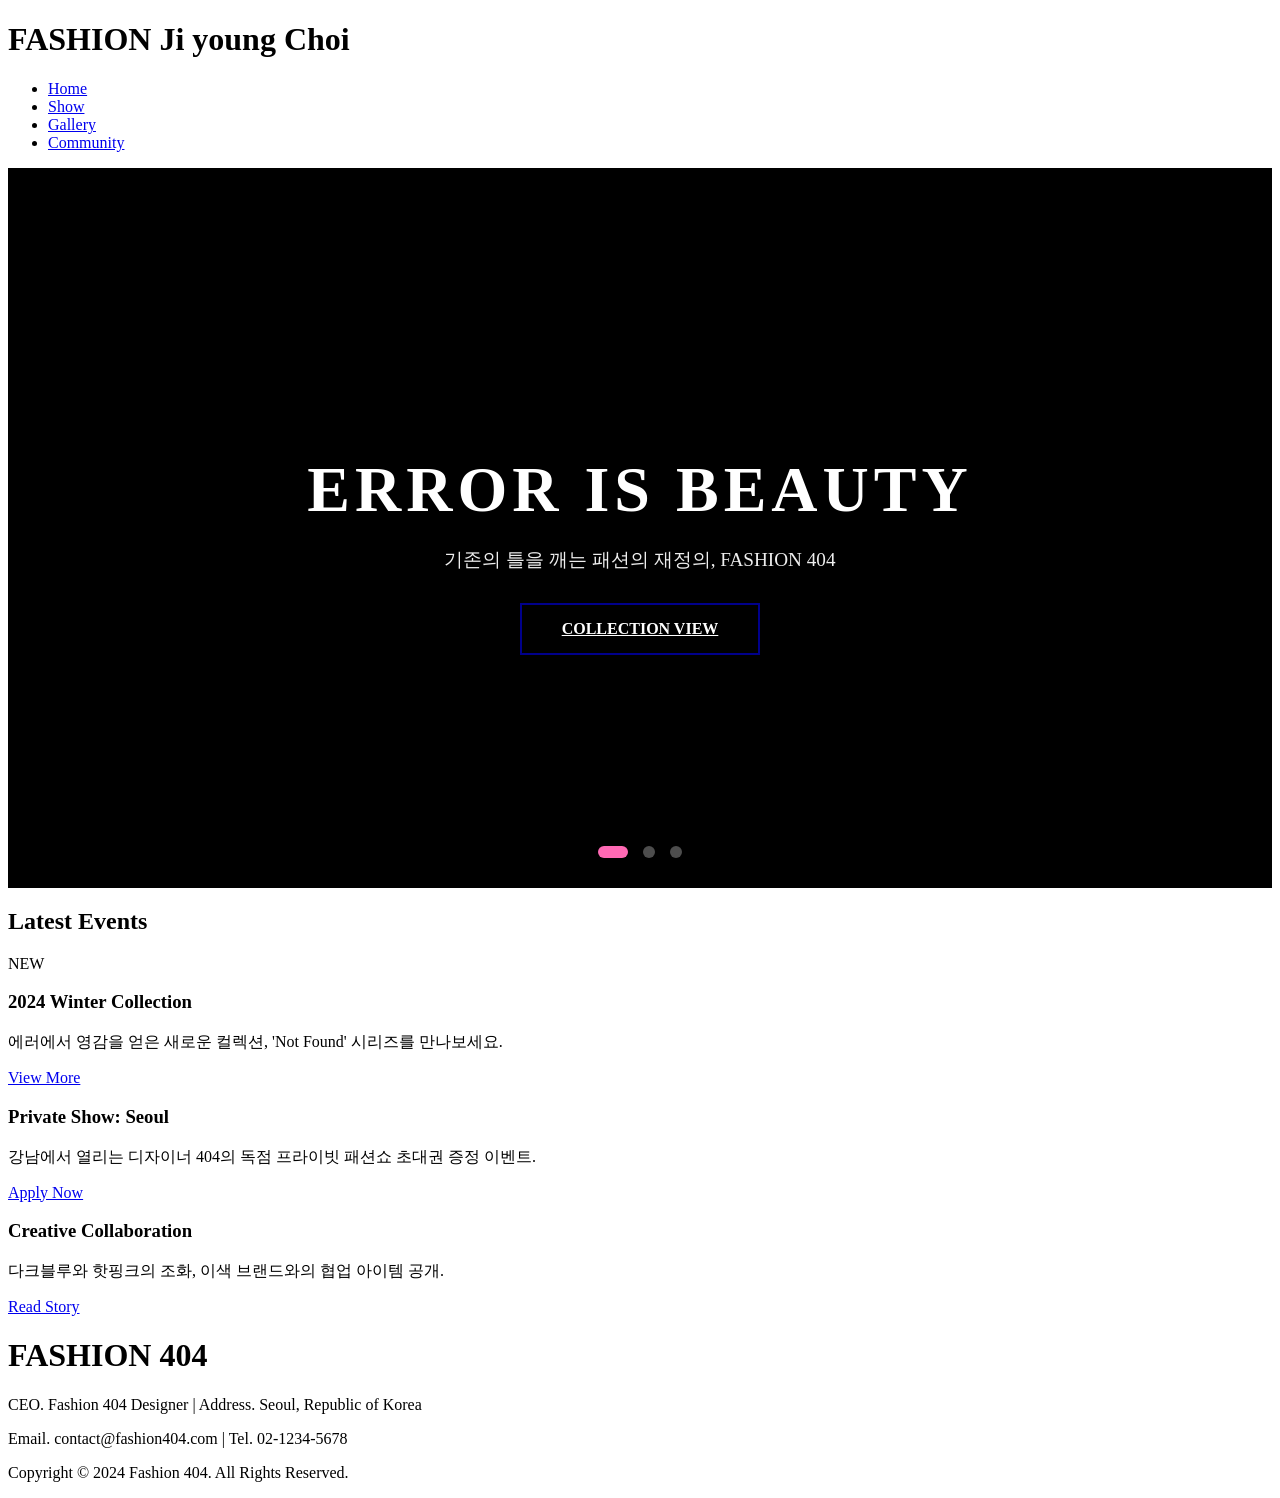
==== index.html @ 5768842f "Update index.html" ====
<!DOCTYPE html>
<html lang="ko">
<head>
    <meta charset="UTF-8">
    <meta name="viewport" content="width=device-width, initial-scale=1.0">
    <title>Fashion 404 | Designer Portfolio</title>
    <link rel="stylesheet" href="style.css">
    <link href="https://fonts.googleapis.com/css2?family=Montserrat:wght@400;700;900&display=swap" rel="stylesheet">
</head>
<body>

    <header>
        <div class="container">
            <h1 class="logo">FASHION <span>Ji young Choi</span></h1>
            <nav>
                <ul class="menu">
                    <li><a href="#">Home</a></li>
                    <li><a href="#">Show</a></li>
                    <li><a href="#">Gallery</a></li>
                    <li><a href="#">Community</a></li>
                </ul>
            </nav>
        </div>
    </header>

    <main>
        <!-- 메인 배너 영역 추가 -->
        <section class="main-banner">
            <div class="banner-wrapper" id="bannerWrapper">
                <!-- 슬라이드 1 -->
                <div class="slide" style="background-image: linear-gradient(rgba(0,0,0,0.5), rgba(0,0,0,0.5)), url('https://images.unsplash.com/photo-1445205170230-053b83016050?q=80&w=1920');">
                    <div class="slide-content">
                        <h2 class="fade-in">ERROR IS BEAUTY</h2>
                        <p>기존의 틀을 깨는 패션의 재정의, FASHION 404</p>
                        <a href="#" class="btn-outline">COLLECTION VIEW</a>
                    </div>
                </div>
                <!-- 슬라이드 2 -->
                <div class="slide" style="background-image: linear-gradient(rgba(0,0,0,0.5), rgba(0,0,0,0.5)), url('https://images.unsplash.com/photo-1469334031218-e382a71b716b?q=80&w=1920');">
                    <div class="slide-content">
                        <h2 class="fade-in">DEEP BLUE MIDNIGHT</h2>
                        <p>다크블루의 깊이감으로 표현한 도시의 실루엣</p>
                        <a href="#" class="btn-outline">SHOP NOW</a>
                    </div>
                </div>
                <!-- 슬라이드 3 -->
                <div class="slide" style="background-image: linear-gradient(rgba(0,0,0,0.5), rgba(0,0,0,0.5)), url('https://images.unsplash.com/photo-1509631179647-0177331693ae?q=80&w=1920');">
                    <div class="slide-content">
                        <h2 class="fade-in">HOTPINK REBELLION</h2>
                        <p>강렬한 핫핑크로 완성하는 당신만의 개성</p>
                        <a href="#" class="btn-outline">EXPLORE</a>
                    </div>
                </div>
            </div>
            <!-- 배너 인디케이터 -->
            <div class="banner-dots" id="bannerDots">
                <span class="dot active"></span>
                <span class="dot"></span>
                <span class="dot"></span>
            </div>
        </section>

        <!-- 이벤트 파트 (기존 유지) -->
        <section class="event-section">
            <div class="container">
                <h2 class="section-title">Latest Events</h2>
                <div class="card-wrapper">
                    <!-- 카드 내용 동일 -->
                    <div class="card">
                        <div class="card-img" style="background-image: url('https://images.unsplash.com/photo-1539109132314-34a9c6689711?q=80&w=600');">
                            <div class="card-badge">NEW</div>
                        </div>
                        <div class="card-content">
                            <h3>2024 Winter Collection</h3>
                            <p>에러에서 영감을 얻은 새로운 컬렉션, 'Not Found' 시리즈를 만나보세요.</p>
                            <a href="#" class="btn-more">View More</a>
                        </div>
                    </div>
                    <div class="card">
                        <div class="card-img" style="background-image: url('https://images.unsplash.com/photo-1490481651871-ab68de25d43d?q=80&w=600');"></div>
                        <div class="card-content">
                            <h3>Private Show: Seoul</h3>
                            <p>강남에서 열리는 디자이너 404의 독점 프라이빗 패션쇼 초대권 증정 이벤트.</p>
                            <a href="#" class="btn-more">Apply Now</a>
                        </div>
                    </div>
                    <div class="card">
                        <div class="card-img" style="background-image: url('https://images.unsplash.com/photo-1515886657613-9f3515b0c78f?q=80&w=600');"></div>
                        <div class="card-content">
                            <h3>Creative Collaboration</h3>
                            <p>다크블루와 핫핑크의 조화, 이색 브랜드와의 협업 아이템 공개.</p>
                            <a href="#" class="btn-more">Read Story</a>
                        </div>
                    </div>
                </div>
            </div>
        </section>
    </main>

    <footer>
        <!-- 하단 정보 동일 -->
        <div class="container">
            <div class="footer-content">
                <h1 class="logo footer-logo">FASHION <span>404</span></h1>
                <div class="company-info">
                    <p>CEO. Fashion 404 Designer | Address. Seoul, Republic of Korea</p>
                    <p>Email. contact@fashion404.com | Tel. 02-1234-5678</p>
                    <p class="copy">Copyright &copy; 2024 Fashion 404. All Rights Reserved.</p>
                </div>
            </div>
        </div>
    </footer>

    <script src="script.js"></script>
</body>
</html>
---- style.css ----
/* ... 기존 스타일 유지 ... */

/* 메인 배너 스타일 */
.main-banner {
    position: relative;
    width: 100%;
    height: 80vh; /* 화면의 80% 높이 */
    overflow: hidden;
    background-color: #000;
}

.banner-wrapper {
    display: flex;
    width: 300%; /* 슬라이드 3장 */
    height: 100%;
    transition: transform 0.5s ease-in-out;
    cursor: grab;
}

.banner-wrapper:active {
    cursor: grabbing;
}

.slide {
    width: 100%;
    height: 100%;
    background-size: cover;
    background-position: center;
    display: flex;
    align-items: center;
    justify-content: center;
    text-align: center;
}

.slide-content h2 {
    font-size: 4rem;
    font-weight: 900;
    color: #fff;
    margin-bottom: 20px;
    letter-spacing: 5px;
}

.slide-content p {
    font-size: 1.2rem;
    margin-bottom: 30px;
    color: #eee;
}

/* 버튼 스타일 (Darkblue 포인트) */
.btn-outline {
    display: inline-block;
    padding: 15px 40px;
    border: 2px solid #00008b;
    color: #fff;
    font-weight: bold;
    transition: 0.3s;
}

.btn-outline:hover {
    background: #00008b;
    color: #fff;
}

/* 인디케이터 (Hotpink 포인트) */
.banner-dots {
    position: absolute;
    bottom: 30px;
    left: 50%;
    transform: translateX(-50%);
    display: flex;
    gap: 15px;
}

.dot {
    width: 12px;
    height: 12px;
    background: rgba(255, 255, 255, 0.3);
    border-radius: 50%;
    cursor: pointer;
}

.dot.active {
    background: #ff69b4; /* Hotpink */
    width: 30px;
    border-radius: 10px;
}

/* 애니메이션 효과 */
.fade-in {
    animation: fadeInUp 1s ease forwards;
}

@keyframes fadeInUp {
    from { opacity: 0; transform: translateY(30px); }
    to { opacity: 1; transform: translateY(0); }
}

/* 모바일 대응 */
@media (max-width: 768px) {
    .slide-content h2 { font-size: 2.5rem; }
    .main-banner { height: 60vh; }
}

/* ... 나머지 기존 스타일 ... */
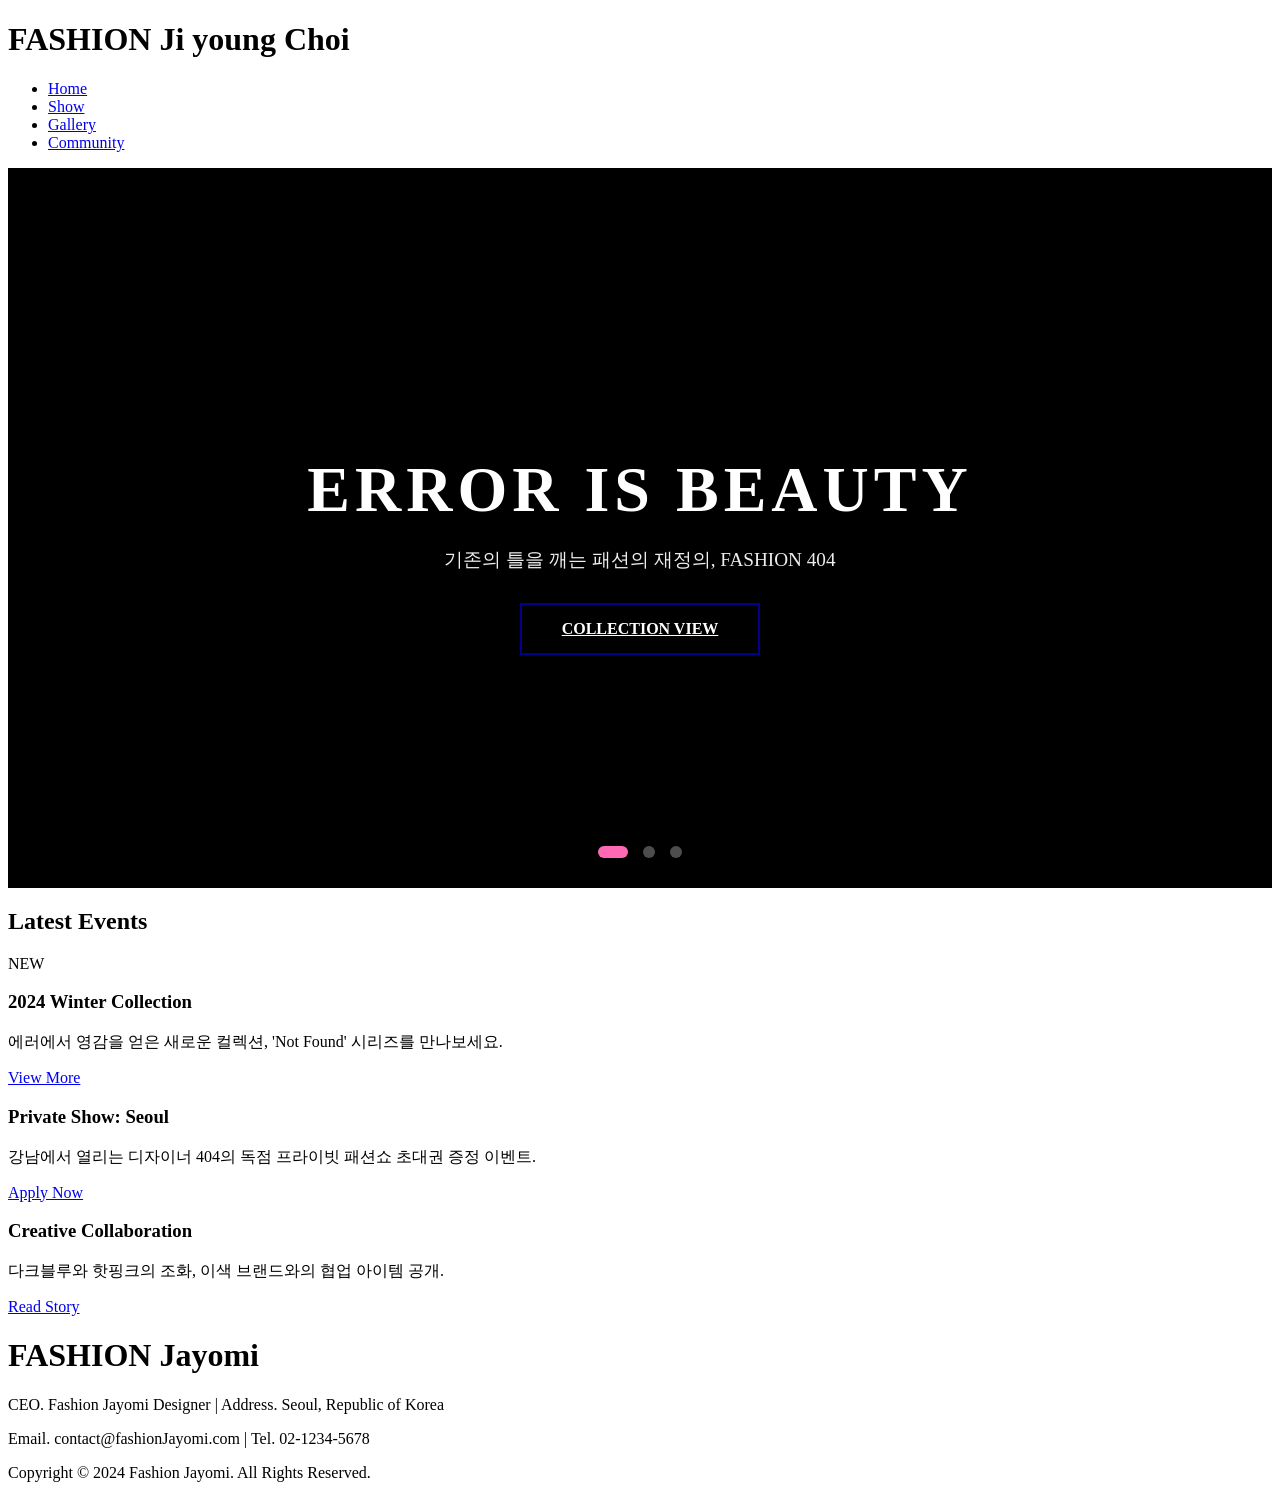
==== commit ecc09aa5: "하단폰트 변경" ====
--- a/index.html
+++ b/index.html
@@ -101,11 +101,11 @@
         <!-- 하단 정보 동일 -->
         <div class="container">
             <div class="footer-content">
-                <h1 class="logo footer-logo">FASHION <span>404</span></h1>
+                <h1 class="logo footer-logo">FASHION <span>Jayomi</span></h1>
                 <div class="company-info">
-                    <p>CEO. Fashion 404 Designer | Address. Seoul, Republic of Korea</p>
-                    <p>Email. contact@fashion404.com | Tel. 02-1234-5678</p>
-                    <p class="copy">Copyright &copy; 2024 Fashion 404. All Rights Reserved.</p>
+                    <p>CEO. Fashion Jayomi Designer | Address. Seoul, Republic of Korea</p>
+                    <p>Email. contact@fashionJayomi.com | Tel. 02-1234-5678</p>
+                    <p class="copy">Copyright &copy; 2024 Fashion Jayomi. All Rights Reserved.</p>
                 </div>
             </div>
         </div>
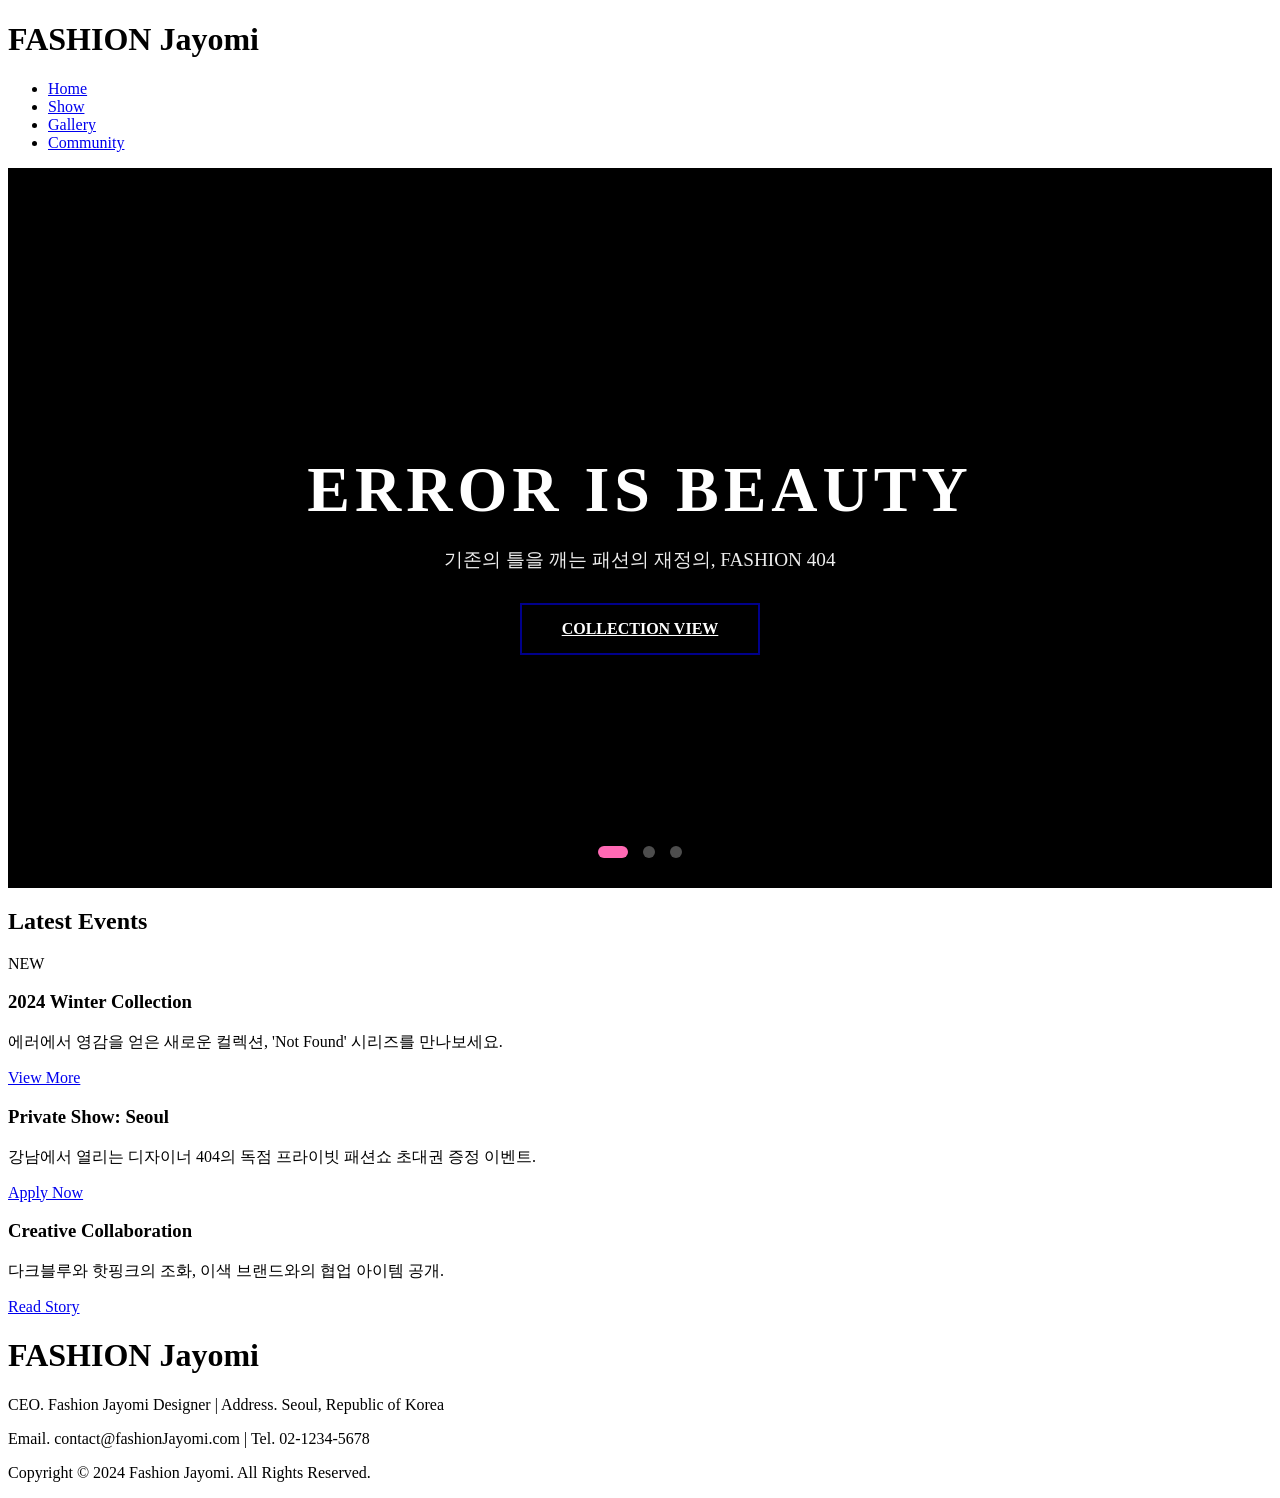
==== commit c7e21ebc: "타이틀 span 텍스트 변경" ====
--- a/index.html
+++ b/index.html
@@ -11,7 +11,7 @@
 
     <header>
         <div class="container">
-            <h1 class="logo">FASHION <span>Ji young Choi</span></h1>
+            <h1 class="logo">FASHION <span>Jayomi</span></h1>
             <nav>
                 <ul class="menu">
                     <li><a href="#">Home</a></li>
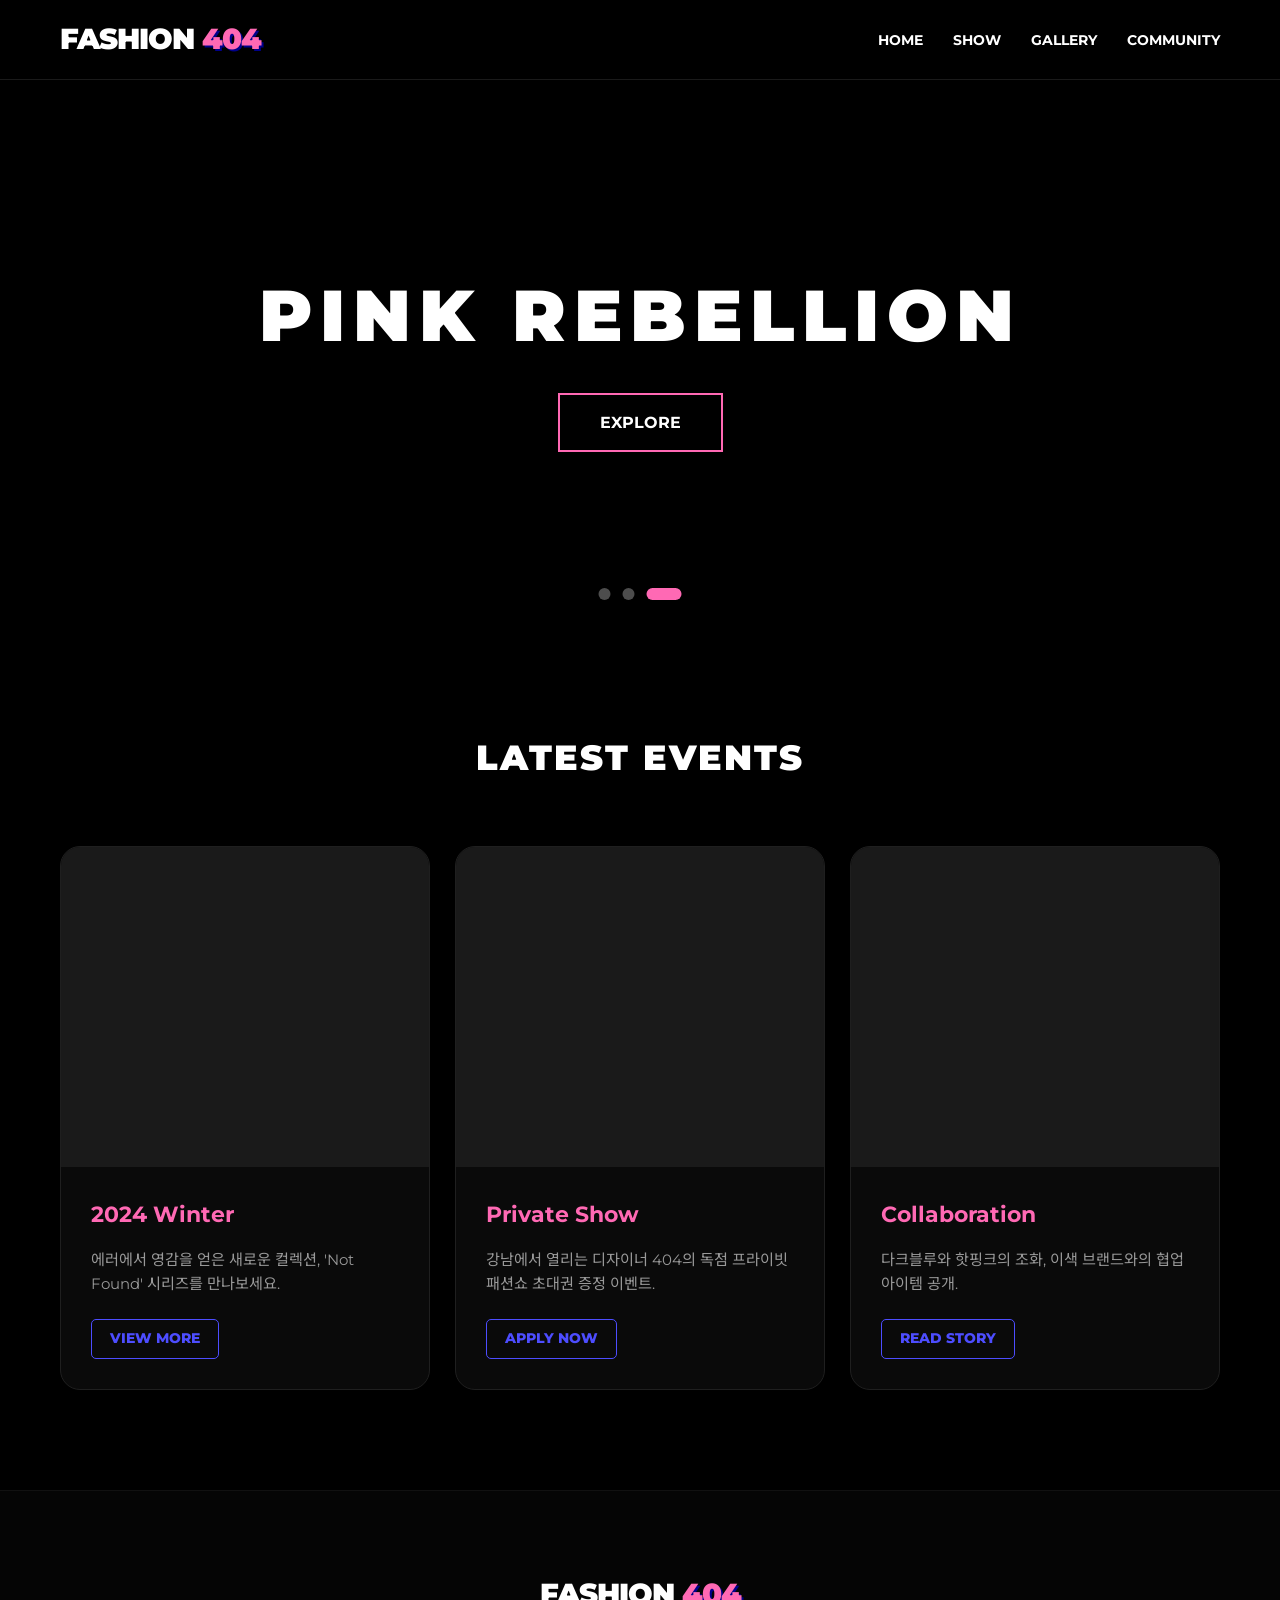
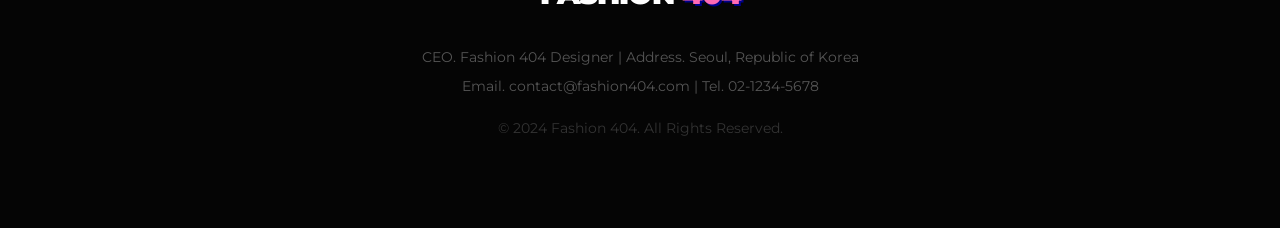
==== commit 944a3b5e: "Add files via upload" ====
--- a/index.html
+++ b/index.html
@@ -1,116 +1,298 @@
-<!DOCTYPE html>
-<html lang="ko">
-<head>
-    <meta charset="UTF-8">
-    <meta name="viewport" content="width=device-width, initial-scale=1.0">
-    <title>Fashion 404 | Designer Portfolio</title>
-    <link rel="stylesheet" href="style.css">
-    <link href="https://fonts.googleapis.com/css2?family=Montserrat:wght@400;700;900&display=swap" rel="stylesheet">
-</head>
-<body>
-
-    <header>
-        <div class="container">
-            <h1 class="logo">FASHION <span>Jayomi</span></h1>
-            <nav>
-                <ul class="menu">
-                    <li><a href="#">Home</a></li>
-                    <li><a href="#">Show</a></li>
-                    <li><a href="#">Gallery</a></li>
-                    <li><a href="#">Community</a></li>
-                </ul>
-            </nav>
-        </div>
-    </header>
-
-    <main>
-        <!-- 메인 배너 영역 추가 -->
-        <section class="main-banner">
-            <div class="banner-wrapper" id="bannerWrapper">
-                <!-- 슬라이드 1 -->
-                <div class="slide" style="background-image: linear-gradient(rgba(0,0,0,0.5), rgba(0,0,0,0.5)), url('https://images.unsplash.com/photo-1445205170230-053b83016050?q=80&w=1920');">
-                    <div class="slide-content">
-                        <h2 class="fade-in">ERROR IS BEAUTY</h2>
-                        <p>기존의 틀을 깨는 패션의 재정의, FASHION 404</p>
-                        <a href="#" class="btn-outline">COLLECTION VIEW</a>
-                    </div>
-                </div>
-                <!-- 슬라이드 2 -->
-                <div class="slide" style="background-image: linear-gradient(rgba(0,0,0,0.5), rgba(0,0,0,0.5)), url('https://images.unsplash.com/photo-1469334031218-e382a71b716b?q=80&w=1920');">
-                    <div class="slide-content">
-                        <h2 class="fade-in">DEEP BLUE MIDNIGHT</h2>
-                        <p>다크블루의 깊이감으로 표현한 도시의 실루엣</p>
-                        <a href="#" class="btn-outline">SHOP NOW</a>
-                    </div>
-                </div>
-                <!-- 슬라이드 3 -->
-                <div class="slide" style="background-image: linear-gradient(rgba(0,0,0,0.5), rgba(0,0,0,0.5)), url('https://images.unsplash.com/photo-1509631179647-0177331693ae?q=80&w=1920');">
-                    <div class="slide-content">
-                        <h2 class="fade-in">HOTPINK REBELLION</h2>
-                        <p>강렬한 핫핑크로 완성하는 당신만의 개성</p>
-                        <a href="#" class="btn-outline">EXPLORE</a>
-                    </div>
-                </div>
-            </div>
-            <!-- 배너 인디케이터 -->
-            <div class="banner-dots" id="bannerDots">
-                <span class="dot active"></span>
-                <span class="dot"></span>
-                <span class="dot"></span>
-            </div>
-        </section>
-
-        <!-- 이벤트 파트 (기존 유지) -->
-        <section class="event-section">
-            <div class="container">
-                <h2 class="section-title">Latest Events</h2>
-                <div class="card-wrapper">
-                    <!-- 카드 내용 동일 -->
-                    <div class="card">
-                        <div class="card-img" style="background-image: url('https://images.unsplash.com/photo-1539109132314-34a9c6689711?q=80&w=600');">
-                            <div class="card-badge">NEW</div>
-                        </div>
-                        <div class="card-content">
-                            <h3>2024 Winter Collection</h3>
-                            <p>에러에서 영감을 얻은 새로운 컬렉션, 'Not Found' 시리즈를 만나보세요.</p>
-                            <a href="#" class="btn-more">View More</a>
-                        </div>
-                    </div>
-                    <div class="card">
-                        <div class="card-img" style="background-image: url('https://images.unsplash.com/photo-1490481651871-ab68de25d43d?q=80&w=600');"></div>
-                        <div class="card-content">
-                            <h3>Private Show: Seoul</h3>
-                            <p>강남에서 열리는 디자이너 404의 독점 프라이빗 패션쇼 초대권 증정 이벤트.</p>
-                            <a href="#" class="btn-more">Apply Now</a>
-                        </div>
-                    </div>
-                    <div class="card">
-                        <div class="card-img" style="background-image: url('https://images.unsplash.com/photo-1515886657613-9f3515b0c78f?q=80&w=600');"></div>
-                        <div class="card-content">
-                            <h3>Creative Collaboration</h3>
-                            <p>다크블루와 핫핑크의 조화, 이색 브랜드와의 협업 아이템 공개.</p>
-                            <a href="#" class="btn-more">Read Story</a>
-                        </div>
-                    </div>
-                </div>
-            </div>
-        </section>
-    </main>
-
-    <footer>
-        <!-- 하단 정보 동일 -->
-        <div class="container">
-            <div class="footer-content">
-                <h1 class="logo footer-logo">FASHION <span>Jayomi</span></h1>
-                <div class="company-info">
-                    <p>CEO. Fashion Jayomi Designer | Address. Seoul, Republic of Korea</p>
-                    <p>Email. contact@fashionJayomi.com | Tel. 02-1234-5678</p>
-                    <p class="copy">Copyright &copy; 2024 Fashion Jayomi. All Rights Reserved.</p>
-                </div>
-            </div>
-        </div>
-    </footer>
-
-    <script src="script.js"></script>
-</body>
+<!DOCTYPE html>
+<html lang="ko">
+<head>
+    <meta charset="UTF-8">
+    <meta name="viewport" content="width=device-width, initial-scale=1.0">
+    <title>Fashion 404 | Designer Portfolio</title>
+    <!-- 구글 폰트 -->
+    <link href="https://fonts.googleapis.com/css2?family=Montserrat:wght@400;700;900&family=Noto+Sans+KR:wght@400;700&display=swap" rel="stylesheet">
+    
+    <style>
+        /* 초기화 */
+        * { margin: 0; padding: 0; box-sizing: border-box; }
+
+        body {
+            background-color: #000000 !important;
+            color: #ffffff;
+            font-family: 'Montserrat', 'Noto Sans KR', sans-serif;
+            line-height: 1.6;
+        }
+
+        .container {
+            max-width: 1200px;
+            margin: 0 auto;
+            padding: 0 20px;
+        }
+
+        /* 상단 헤더 */
+        header {
+            height: 80px;
+            display: flex;
+            align-items: center;
+            border-bottom: 1px solid #1a1a1a;
+            background-color: #000;
+        }
+
+        header .container {
+            width: 100%;
+            display: flex;
+            justify-content: space-between;
+            align-items: center;
+        }
+
+        .logo { font-size: 1.8rem; font-weight: 900; color: #fff; text-decoration: none; letter-spacing: -1px; }
+        .logo span { color: #ff69b4; text-shadow: 2px 2px 0px #00008b; }
+
+        .menu { display: flex; gap: 30px; list-style: none; }
+        .menu a { color: #fff; text-decoration: none; font-weight: 700; text-transform: uppercase; font-size: 14px; }
+        .menu a:hover { color: #ff69b4; }
+
+        /* 메인 배너 */
+        .main-banner {
+            position: relative;
+            width: 100%;
+            height: 550px;
+            overflow: hidden;
+            background: #000;
+        }
+
+        .banner-wrapper {
+            display: flex;
+            width: 300%;
+            height: 100%;
+            transition: transform 0.6s cubic-bezier(0.4, 0, 0.2, 1);
+        }
+
+        .slide {
+            width: 100%;
+            height: 100%;
+            background-size: cover;
+            background-position: center;
+            display: flex;
+            align-items: center;
+            justify-content: center;
+            position: relative;
+        }
+
+        /* 배너 어둡게 처리하여 글자 강조 */
+        .slide::before {
+            content: '';
+            position: absolute;
+            top:0; left:0; width:100%; height:100%;
+            background: rgba(0,0,0,0.4);
+        }
+
+        .slide-content { position: relative; z-index: 10; text-align: center; }
+        .slide-content h2 { font-size: 4.5rem; font-weight: 900; letter-spacing: 8px; margin-bottom: 20px; text-shadow: 3px 3px 10px rgba(0,0,0,0.8); }
+        
+        .btn-outline {
+            display: inline-block;
+            padding: 15px 40px;
+            border: 2px solid #ff69b4; /* 핫핑크 테두리 */
+            color: #fff;
+            text-decoration: none;
+            font-weight: bold;
+            transition: 0.3s;
+        }
+        .btn-outline:hover { background: #ff69b4; color: #000; }
+
+        .banner-dots {
+            position: absolute;
+            bottom: 30px;
+            left: 50%;
+            transform: translateX(-50%);
+            display: flex;
+            gap: 12px;
+            z-index: 20;
+        }
+
+        .dot { width: 12px; height: 12px; background: rgba(255,255,255,0.3); border-radius: 50%; cursor: pointer; transition: 0.3s; }
+        .dot.active { background: #ff69b4; width: 35px; border-radius: 10px; }
+
+        /* 이벤트 섹션 */
+        .event-section { padding: 100px 0; }
+        .section-title { font-size: 2.2rem; font-weight: 900; margin-bottom: 60px; text-align: center; letter-spacing: 2px; }
+
+        .card-wrapper {
+            display: flex;
+            gap: 25px;
+            justify-content: space-between;
+        }
+
+        .card {
+            flex: 1;
+            background: #0a0a0a;
+            border: 1px solid #1f1f1f;
+            border-radius: 20px;
+            overflow: hidden;
+            transition: all 0.4s ease;
+        }
+
+        .card:hover { transform: translateY(-15px); border-color: #00008b; box-shadow: 0 10px 30px rgba(0,0,139,0.3); }
+
+        /* 이미지 영역 - 안정적인 새 이미지 주소 적용 */
+        .card-img {
+            height: 320px;
+            background-size: cover;
+            background-position: center;
+            background-color: #1a1a1a; /* 로딩 전 배경색 */
+        }
+
+        .card-content { padding: 30px; }
+        .card-content h3 { color: #ff69b4; margin-bottom: 15px; font-size: 1.4rem; font-weight: 700; }
+        .card-content p { color: #999; font-size: 0.95rem; margin-bottom: 25px; height: 3em; overflow: hidden; }
+        
+        /* View More 버튼 디자인 개선 (가독성 UP) */
+        .btn-more {
+            display: inline-block;
+            color: #4d4dff; /* 밝은 다크블루로 변경하여 가독성 높임 */
+            text-decoration: none;
+            font-weight: 800;
+            font-size: 0.85rem;
+            text-transform: uppercase;
+            border: 1px solid #4d4dff;
+            padding: 8px 18px;
+            border-radius: 5px;
+            transition: 0.3s;
+        }
+        .btn-more:hover { background: #4d4dff; color: #fff; }
+
+        /* 푸터 */
+        footer { padding: 80px 0; background: #050505; border-top: 1px solid #111; }
+        .footer-content { display: flex; flex-direction: column; align-items: center; text-align: center; }
+        .footer-logo { margin-bottom: 30px; }
+        .company-info p { font-size: 0.85rem; color: #555; margin-bottom: 8px; }
+
+        /* 반응형 */
+        @media (max-width: 900px) {
+            .card-wrapper { flex-direction: column; }
+            .slide-content h2 { font-size: 2.8rem; }
+            .main-banner { height: 400px; }
+        }
+    </style>
+</head>
+<body>
+
+    <header>
+        <div class="container">
+            <a href="#" class="logo">FASHION <span>404</span></a>
+            <ul class="menu">
+                <li><a href="#">Home</a></li>
+                <li><a href="#">Show</a></li>
+                <li><a href="#">Gallery</a></li>
+                <li><a href="#">Community</a></li>
+            </ul>
+        </div>
+    </header>
+
+    <main>
+        <section class="main-banner">
+            <div class="banner-wrapper" id="bannerWrapper">
+                <!-- 배너 1 -->
+                <div class="slide" style="background-image: url('https://images.unsplash.com/photo-1515886657613-9f3515b0c78f?q=80&w=1920');">
+                    <div class="slide-content">
+                        <h2>ERROR IS BEAUTY</h2>
+                        <a href="#" class="btn-outline">VIEW COLLECTION</a>
+                    </div>
+                </div>
+                <!-- 배너 2 -->
+                <div class="slide" style="background-image: url('https://images.unsplash.com/photo-1490481651871-ab68de25d43d?q=80&w=1920');">
+                    <div class="slide-content">
+                        <h2>DEEP BLUE NIGHT</h2>
+                        <a href="#" class="btn-outline">SHOP NOW</a>
+                    </div>
+                </div>
+                <!-- 배너 3 -->
+                <div class="slide" style="background-image: url('https://images.unsplash.com/photo-1539109132314-34a9c6689711?q=80&w=1920');">
+                    <div class="slide-content">
+                        <h2>PINK REBELLION</h2>
+                        <a href="#" class="btn-outline">EXPLORE</a>
+                    </div>
+                </div>
+            </div>
+            <div class="banner-dots">
+                <span class="dot active"></span>
+                <span class="dot"></span>
+                <span class="dot"></span>
+            </div>
+        </section>
+
+        <section class="event-section">
+            <div class="container">
+                <h2 class="section-title">LATEST EVENTS</h2>
+                <div class="card-wrapper">
+                    <!-- 카드 1: 이미지 교체됨 -->
+                    <div class="card">
+                        <div class="card-img" style="background-image: url('https://images.unsplash.com/photo-1558769132-cb1aea458c5e?q=80&w=800');"></div>
+                        <div class="card-content">
+                            <h3>2024 Winter</h3>
+                            <p>에러에서 영감을 얻은 새로운 컬렉션, 'Not Found' 시리즈를 만나보세요.</p>
+                            <a href="#" class="btn-more">View More</a>
+                        </div>
+                    </div>
+                    <!-- 카드 2 -->
+                    <div class="card">
+                        <div class="card-img" style="background-image: url('https://images.unsplash.com/photo-1441984904996-e0b6ba687e04?q=80&w=800');"></div>
+                        <div class="card-content">
+                            <h3>Private Show</h3>
+                            <p>강남에서 열리는 디자이너 404의 독점 프라이빗 패션쇼 초대권 증정 이벤트.</p>
+                            <a href="#" class="btn-more">Apply Now</a>
+                        </div>
+                    </div>
+                    <!-- 카드 3 -->
+                    <div class="card">
+                        <div class="card-img" style="background-image: url('https://images.unsplash.com/photo-1509631179647-0177331693ae?q=80&w=800');"></div>
+                        <div class="card-content">
+                            <h3>Collaboration</h3>
+                            <p>다크블루와 핫핑크의 조화, 이색 브랜드와의 협업 아이템 공개.</p>
+                            <a href="#" class="btn-more">Read Story</a>
+                        </div>
+                    </div>
+                </div>
+            </div>
+        </section>
+    </main>
+
+    <footer>
+        <div class="container">
+            <div class="footer-content">
+                <a href="#" class="logo footer-logo">FASHION <span>404</span></a>
+                <div class="company-info">
+                    <p>CEO. Fashion 404 Designer | Address. Seoul, Republic of Korea</p>
+                    <p>Email. contact@fashion404.com | Tel. 02-1234-5678</p>
+                    <p style="margin-top:20px; color:#333;">&copy; 2024 Fashion 404. All Rights Reserved.</p>
+                </div>
+            </div>
+        </div>
+    </footer>
+
+    <script>
+        const wrapper = document.getElementById('bannerWrapper');
+        const dots = document.querySelectorAll('.dot');
+        let current = 0;
+        let timer;
+
+        function slide(idx) {
+            if(idx < 0) idx = 2;
+            if(idx > 2) idx = 0;
+            current = idx;
+            wrapper.style.transform = `translateX(-${current * (100/3)}%)`;
+            dots.forEach((d, i) => d.classList.toggle('active', i === current));
+        }
+
+        function startTimer() {
+            timer = setInterval(() => slide(current + 1), 3000);
+        }
+
+        dots.forEach((d, i) => {
+            d.addEventListener('click', () => {
+                clearInterval(timer);
+                slide(i);
+                setTimeout(startTimer, 2000); // 클릭 후 2초 뒤 자동재생 재개
+            });
+        });
+
+        startTimer();
+    </script>
+</body>
 </html>
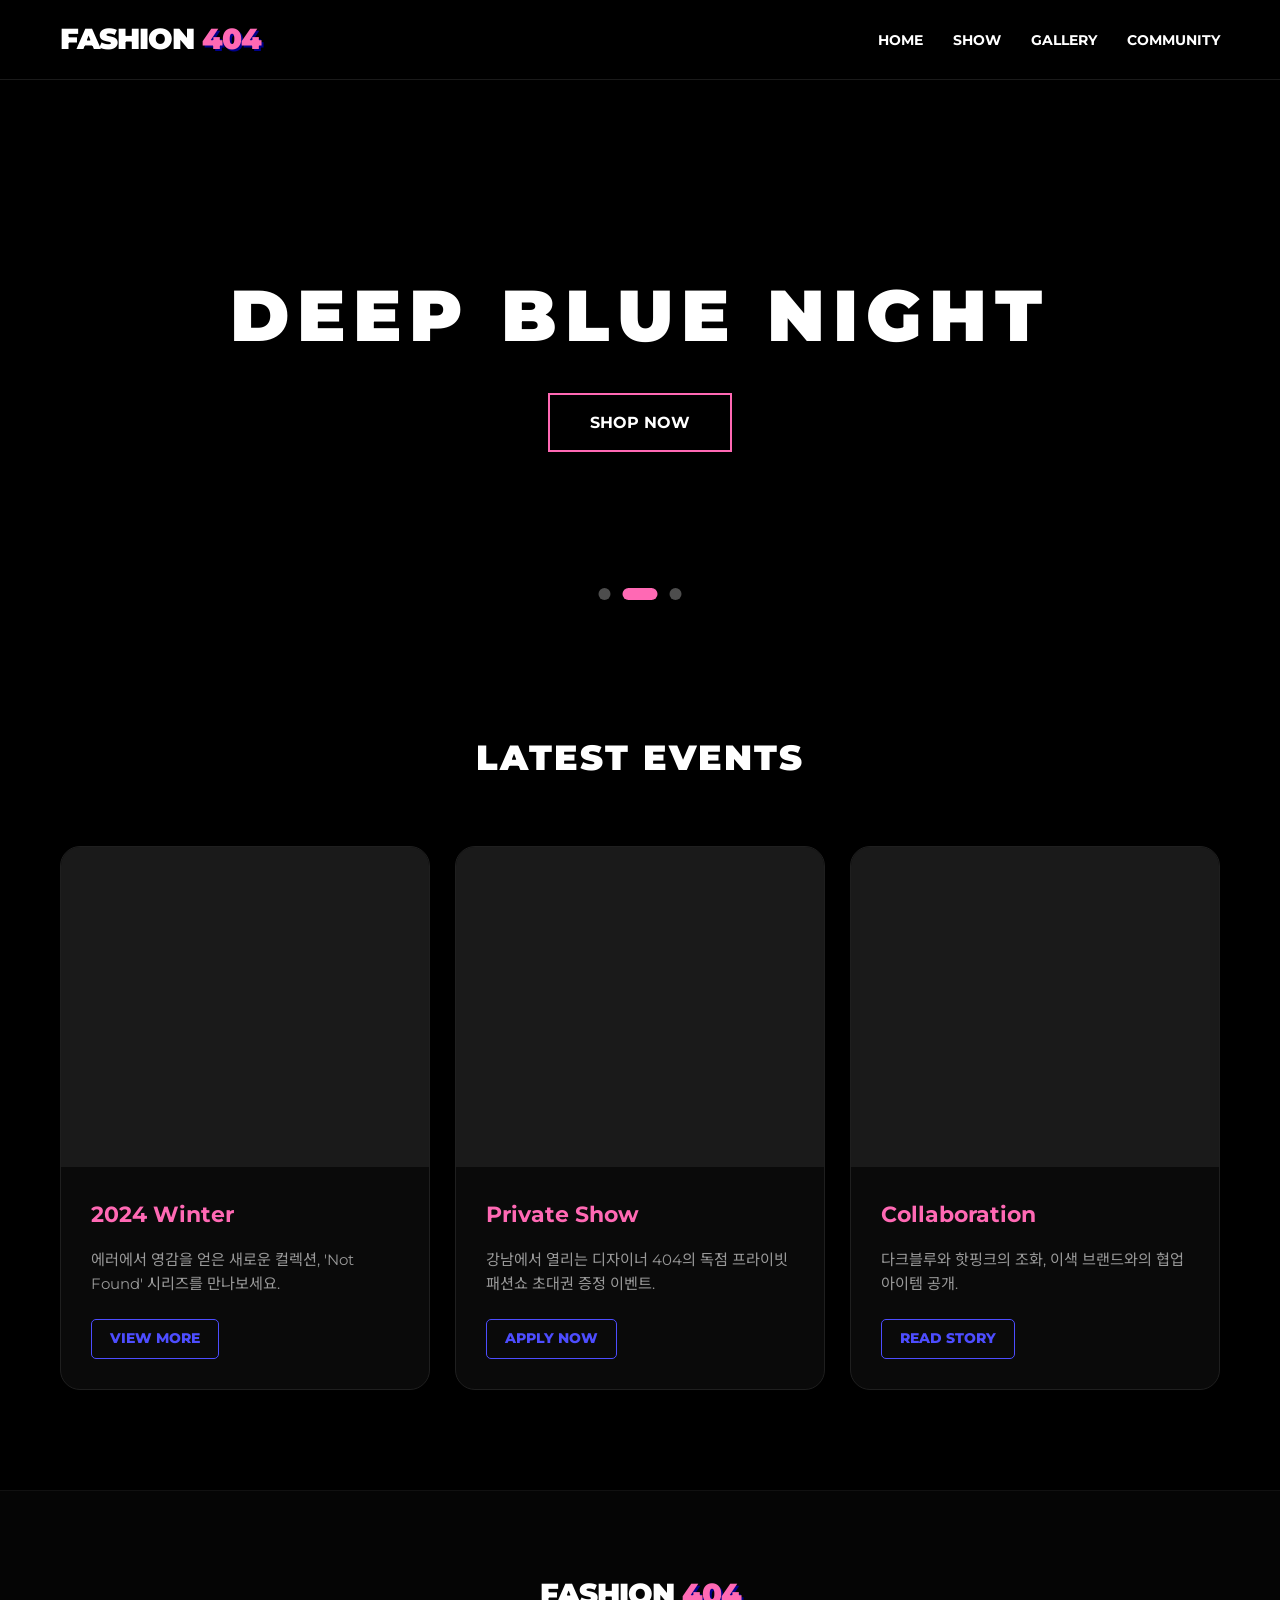
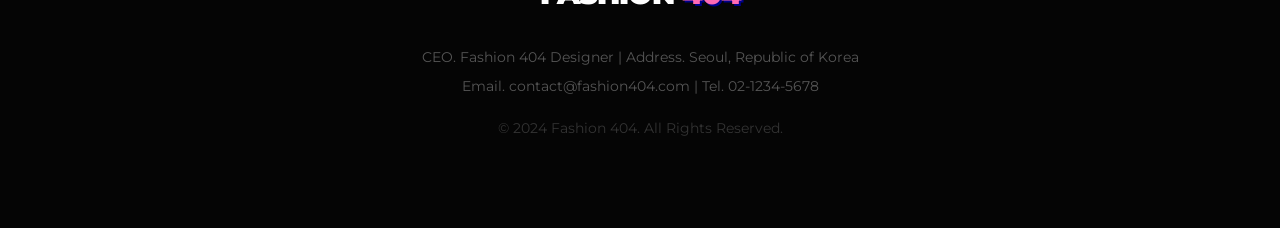
==== commit 138c0b98: "(new)index.html 수정본" ====
--- a/index.html
+++ b/index.html
@@ -1,298 +1,298 @@
-<!DOCTYPE html>
-<html lang="ko">
-<head>
-    <meta charset="UTF-8">
-    <meta name="viewport" content="width=device-width, initial-scale=1.0">
-    <title>Fashion 404 | Designer Portfolio</title>
-    <!-- 구글 폰트 -->
-    <link href="https://fonts.googleapis.com/css2?family=Montserrat:wght@400;700;900&family=Noto+Sans+KR:wght@400;700&display=swap" rel="stylesheet">
-    
-    <style>
-        /* 초기화 */
-        * { margin: 0; padding: 0; box-sizing: border-box; }
-
-        body {
-            background-color: #000000 !important;
-            color: #ffffff;
-            font-family: 'Montserrat', 'Noto Sans KR', sans-serif;
-            line-height: 1.6;
-        }
-
-        .container {
-            max-width: 1200px;
-            margin: 0 auto;
-            padding: 0 20px;
-        }
-
-        /* 상단 헤더 */
-        header {
-            height: 80px;
-            display: flex;
-            align-items: center;
-            border-bottom: 1px solid #1a1a1a;
-            background-color: #000;
-        }
-
-        header .container {
-            width: 100%;
-            display: flex;
-            justify-content: space-between;
-            align-items: center;
-        }
-
-        .logo { font-size: 1.8rem; font-weight: 900; color: #fff; text-decoration: none; letter-spacing: -1px; }
-        .logo span { color: #ff69b4; text-shadow: 2px 2px 0px #00008b; }
-
-        .menu { display: flex; gap: 30px; list-style: none; }
-        .menu a { color: #fff; text-decoration: none; font-weight: 700; text-transform: uppercase; font-size: 14px; }
-        .menu a:hover { color: #ff69b4; }
-
-        /* 메인 배너 */
-        .main-banner {
-            position: relative;
-            width: 100%;
-            height: 550px;
-            overflow: hidden;
-            background: #000;
-        }
-
-        .banner-wrapper {
-            display: flex;
-            width: 300%;
-            height: 100%;
-            transition: transform 0.6s cubic-bezier(0.4, 0, 0.2, 1);
-        }
-
-        .slide {
-            width: 100%;
-            height: 100%;
-            background-size: cover;
-            background-position: center;
-            display: flex;
-            align-items: center;
-            justify-content: center;
-            position: relative;
-        }
-
-        /* 배너 어둡게 처리하여 글자 강조 */
-        .slide::before {
-            content: '';
-            position: absolute;
-            top:0; left:0; width:100%; height:100%;
-            background: rgba(0,0,0,0.4);
-        }
-
-        .slide-content { position: relative; z-index: 10; text-align: center; }
-        .slide-content h2 { font-size: 4.5rem; font-weight: 900; letter-spacing: 8px; margin-bottom: 20px; text-shadow: 3px 3px 10px rgba(0,0,0,0.8); }
-        
-        .btn-outline {
-            display: inline-block;
-            padding: 15px 40px;
-            border: 2px solid #ff69b4; /* 핫핑크 테두리 */
-            color: #fff;
-            text-decoration: none;
-            font-weight: bold;
-            transition: 0.3s;
-        }
-        .btn-outline:hover { background: #ff69b4; color: #000; }
-
-        .banner-dots {
-            position: absolute;
-            bottom: 30px;
-            left: 50%;
-            transform: translateX(-50%);
-            display: flex;
-            gap: 12px;
-            z-index: 20;
-        }
-
-        .dot { width: 12px; height: 12px; background: rgba(255,255,255,0.3); border-radius: 50%; cursor: pointer; transition: 0.3s; }
-        .dot.active { background: #ff69b4; width: 35px; border-radius: 10px; }
-
-        /* 이벤트 섹션 */
-        .event-section { padding: 100px 0; }
-        .section-title { font-size: 2.2rem; font-weight: 900; margin-bottom: 60px; text-align: center; letter-spacing: 2px; }
-
-        .card-wrapper {
-            display: flex;
-            gap: 25px;
-            justify-content: space-between;
-        }
-
-        .card {
-            flex: 1;
-            background: #0a0a0a;
-            border: 1px solid #1f1f1f;
-            border-radius: 20px;
-            overflow: hidden;
-            transition: all 0.4s ease;
-        }
-
-        .card:hover { transform: translateY(-15px); border-color: #00008b; box-shadow: 0 10px 30px rgba(0,0,139,0.3); }
-
-        /* 이미지 영역 - 안정적인 새 이미지 주소 적용 */
-        .card-img {
-            height: 320px;
-            background-size: cover;
-            background-position: center;
-            background-color: #1a1a1a; /* 로딩 전 배경색 */
-        }
-
-        .card-content { padding: 30px; }
-        .card-content h3 { color: #ff69b4; margin-bottom: 15px; font-size: 1.4rem; font-weight: 700; }
-        .card-content p { color: #999; font-size: 0.95rem; margin-bottom: 25px; height: 3em; overflow: hidden; }
-        
-        /* View More 버튼 디자인 개선 (가독성 UP) */
-        .btn-more {
-            display: inline-block;
-            color: #4d4dff; /* 밝은 다크블루로 변경하여 가독성 높임 */
-            text-decoration: none;
-            font-weight: 800;
-            font-size: 0.85rem;
-            text-transform: uppercase;
-            border: 1px solid #4d4dff;
-            padding: 8px 18px;
-            border-radius: 5px;
-            transition: 0.3s;
-        }
-        .btn-more:hover { background: #4d4dff; color: #fff; }
-
-        /* 푸터 */
-        footer { padding: 80px 0; background: #050505; border-top: 1px solid #111; }
-        .footer-content { display: flex; flex-direction: column; align-items: center; text-align: center; }
-        .footer-logo { margin-bottom: 30px; }
-        .company-info p { font-size: 0.85rem; color: #555; margin-bottom: 8px; }
-
-        /* 반응형 */
-        @media (max-width: 900px) {
-            .card-wrapper { flex-direction: column; }
-            .slide-content h2 { font-size: 2.8rem; }
-            .main-banner { height: 400px; }
-        }
-    </style>
-</head>
-<body>
-
-    <header>
-        <div class="container">
-            <a href="#" class="logo">FASHION <span>404</span></a>
-            <ul class="menu">
-                <li><a href="#">Home</a></li>
-                <li><a href="#">Show</a></li>
-                <li><a href="#">Gallery</a></li>
-                <li><a href="#">Community</a></li>
-            </ul>
-        </div>
-    </header>
-
-    <main>
-        <section class="main-banner">
-            <div class="banner-wrapper" id="bannerWrapper">
-                <!-- 배너 1 -->
-                <div class="slide" style="background-image: url('https://images.unsplash.com/photo-1515886657613-9f3515b0c78f?q=80&w=1920');">
-                    <div class="slide-content">
-                        <h2>ERROR IS BEAUTY</h2>
-                        <a href="#" class="btn-outline">VIEW COLLECTION</a>
-                    </div>
-                </div>
-                <!-- 배너 2 -->
-                <div class="slide" style="background-image: url('https://images.unsplash.com/photo-1490481651871-ab68de25d43d?q=80&w=1920');">
-                    <div class="slide-content">
-                        <h2>DEEP BLUE NIGHT</h2>
-                        <a href="#" class="btn-outline">SHOP NOW</a>
-                    </div>
-                </div>
-                <!-- 배너 3 -->
-                <div class="slide" style="background-image: url('https://images.unsplash.com/photo-1539109132314-34a9c6689711?q=80&w=1920');">
-                    <div class="slide-content">
-                        <h2>PINK REBELLION</h2>
-                        <a href="#" class="btn-outline">EXPLORE</a>
-                    </div>
-                </div>
-            </div>
-            <div class="banner-dots">
-                <span class="dot active"></span>
-                <span class="dot"></span>
-                <span class="dot"></span>
-            </div>
-        </section>
-
-        <section class="event-section">
-            <div class="container">
-                <h2 class="section-title">LATEST EVENTS</h2>
-                <div class="card-wrapper">
-                    <!-- 카드 1: 이미지 교체됨 -->
-                    <div class="card">
-                        <div class="card-img" style="background-image: url('https://images.unsplash.com/photo-1558769132-cb1aea458c5e?q=80&w=800');"></div>
-                        <div class="card-content">
-                            <h3>2024 Winter</h3>
-                            <p>에러에서 영감을 얻은 새로운 컬렉션, 'Not Found' 시리즈를 만나보세요.</p>
-                            <a href="#" class="btn-more">View More</a>
-                        </div>
-                    </div>
-                    <!-- 카드 2 -->
-                    <div class="card">
-                        <div class="card-img" style="background-image: url('https://images.unsplash.com/photo-1441984904996-e0b6ba687e04?q=80&w=800');"></div>
-                        <div class="card-content">
-                            <h3>Private Show</h3>
-                            <p>강남에서 열리는 디자이너 404의 독점 프라이빗 패션쇼 초대권 증정 이벤트.</p>
-                            <a href="#" class="btn-more">Apply Now</a>
-                        </div>
-                    </div>
-                    <!-- 카드 3 -->
-                    <div class="card">
-                        <div class="card-img" style="background-image: url('https://images.unsplash.com/photo-1509631179647-0177331693ae?q=80&w=800');"></div>
-                        <div class="card-content">
-                            <h3>Collaboration</h3>
-                            <p>다크블루와 핫핑크의 조화, 이색 브랜드와의 협업 아이템 공개.</p>
-                            <a href="#" class="btn-more">Read Story</a>
-                        </div>
-                    </div>
-                </div>
-            </div>
-        </section>
-    </main>
-
-    <footer>
-        <div class="container">
-            <div class="footer-content">
-                <a href="#" class="logo footer-logo">FASHION <span>404</span></a>
-                <div class="company-info">
-                    <p>CEO. Fashion 404 Designer | Address. Seoul, Republic of Korea</p>
-                    <p>Email. contact@fashion404.com | Tel. 02-1234-5678</p>
-                    <p style="margin-top:20px; color:#333;">&copy; 2024 Fashion 404. All Rights Reserved.</p>
-                </div>
-            </div>
-        </div>
-    </footer>
-
-    <script>
-        const wrapper = document.getElementById('bannerWrapper');
-        const dots = document.querySelectorAll('.dot');
-        let current = 0;
-        let timer;
-
-        function slide(idx) {
-            if(idx < 0) idx = 2;
-            if(idx > 2) idx = 0;
-            current = idx;
-            wrapper.style.transform = `translateX(-${current * (100/3)}%)`;
-            dots.forEach((d, i) => d.classList.toggle('active', i === current));
-        }
-
-        function startTimer() {
-            timer = setInterval(() => slide(current + 1), 3000);
-        }
-
-        dots.forEach((d, i) => {
-            d.addEventListener('click', () => {
-                clearInterval(timer);
-                slide(i);
-                setTimeout(startTimer, 2000); // 클릭 후 2초 뒤 자동재생 재개
-            });
-        });
-
-        startTimer();
-    </script>
-</body>
+<!DOCTYPE html>
+<html lang="ko">
+<head>
+    <meta charset="UTF-8">
+    <meta name="viewport" content="width=device-width, initial-scale=1.0">
+    <title>Fashion 404 | Designer Portfolio</title>
+    <!-- 구글 폰트 -->
+    <link href="https://fonts.googleapis.com/css2?family=Montserrat:wght@400;700;900&family=Noto+Sans+KR:wght@400;700&display=swap" rel="stylesheet">
+    
+    <style>
+        /* 초기화 */
+        * { margin: 0; padding: 0; box-sizing: border-box; }
+
+        body {
+            background-color: #000000 !important;
+            color: #ffffff;
+            font-family: 'Montserrat', 'Noto Sans KR', sans-serif;
+            line-height: 1.6;
+        }
+
+        .container {
+            max-width: 1200px;
+            margin: 0 auto;
+            padding: 0 20px;
+        }
+
+        /* 상단 헤더 */
+        header {
+            height: 80px;
+            display: flex;
+            align-items: center;
+            border-bottom: 1px solid #1a1a1a;
+            background-color: #000;
+        }
+
+        header .container {
+            width: 100%;
+            display: flex;
+            justify-content: space-between;
+            align-items: center;
+        }
+
+        .logo { font-size: 1.8rem; font-weight: 900; color: #fff; text-decoration: none; letter-spacing: -1px; }
+        .logo span { color: #ff69b4; text-shadow: 2px 2px 0px #00008b; }
+
+        .menu { display: flex; gap: 30px; list-style: none; }
+        .menu a { color: #fff; text-decoration: none; font-weight: 700; text-transform: uppercase; font-size: 14px; }
+        .menu a:hover { color: #ff69b4; }
+
+        /* 메인 배너 */
+        .main-banner {
+            position: relative;
+            width: 100%;
+            height: 550px;
+            overflow: hidden;
+            background: #000;
+        }
+
+        .banner-wrapper {
+            display: flex;
+            width: 300%;
+            height: 100%;
+            transition: transform 0.6s cubic-bezier(0.4, 0, 0.2, 1);
+        }
+
+        .slide {
+            width: 100%;
+            height: 100%;
+            background-size: cover;
+            background-position: center;
+            display: flex;
+            align-items: center;
+            justify-content: center;
+            position: relative;
+        }
+
+        /* 배너 어둡게 처리하여 글자 강조 */
+        .slide::before {
+            content: '';
+            position: absolute;
+            top:0; left:0; width:100%; height:100%;
+            background: rgba(0,0,0,0.4);
+        }
+
+        .slide-content { position: relative; z-index: 10; text-align: center; }
+        .slide-content h2 { font-size: 4.5rem; font-weight: 900; letter-spacing: 8px; margin-bottom: 20px; text-shadow: 3px 3px 10px rgba(0,0,0,0.8); }
+        
+        .btn-outline {
+            display: inline-block;
+            padding: 15px 40px;
+            border: 2px solid #ff69b4; /* 핫핑크 테두리 */
+            color: #fff;
+            text-decoration: none;
+            font-weight: bold;
+            transition: 0.3s;
+        }
+        .btn-outline:hover { background: #ff69b4; color: #000; }
+
+        .banner-dots {
+            position: absolute;
+            bottom: 30px;
+            left: 50%;
+            transform: translateX(-50%);
+            display: flex;
+            gap: 12px;
+            z-index: 20;
+        }
+
+        .dot { width: 12px; height: 12px; background: rgba(255,255,255,0.3); border-radius: 50%; cursor: pointer; transition: 0.3s; }
+        .dot.active { background: #ff69b4; width: 35px; border-radius: 10px; }
+
+        /* 이벤트 섹션 */
+        .event-section { padding: 100px 0; }
+        .section-title { font-size: 2.2rem; font-weight: 900; margin-bottom: 60px; text-align: center; letter-spacing: 2px; }
+
+        .card-wrapper {
+            display: flex;
+            gap: 25px;
+            justify-content: space-between;
+        }
+
+        .card {
+            flex: 1;
+            background: #0a0a0a;
+            border: 1px solid #1f1f1f;
+            border-radius: 20px;
+            overflow: hidden;
+            transition: all 0.4s ease;
+        }
+
+        .card:hover { transform: translateY(-15px); border-color: #00008b; box-shadow: 0 10px 30px rgba(0,0,139,0.3); }
+
+        /* 이미지 영역 - 안정적인 새 이미지 주소 적용 */
+        .card-img {
+            height: 320px;
+            background-size: cover;
+            background-position: center;
+            background-color: #1a1a1a; /* 로딩 전 배경색 */
+        }
+
+        .card-content { padding: 30px; }
+        .card-content h3 { color: #ff69b4; margin-bottom: 15px; font-size: 1.4rem; font-weight: 700; }
+        .card-content p { color: #999; font-size: 0.95rem; margin-bottom: 25px; height: 3em; overflow: hidden; }
+        
+        /* View More 버튼 디자인 개선 (가독성 UP) */
+        .btn-more {
+            display: inline-block;
+            color: #4d4dff; /* 밝은 다크블루로 변경하여 가독성 높임 */
+            text-decoration: none;
+            font-weight: 800;
+            font-size: 0.85rem;
+            text-transform: uppercase;
+            border: 1px solid #4d4dff;
+            padding: 8px 18px;
+            border-radius: 5px;
+            transition: 0.3s;
+        }
+        .btn-more:hover { background: #4d4dff; color: #fff; }
+
+        /* 푸터 */
+        footer { padding: 80px 0; background: #050505; border-top: 1px solid #111; }
+        .footer-content { display: flex; flex-direction: column; align-items: center; text-align: center; }
+        .footer-logo { margin-bottom: 30px; }
+        .company-info p { font-size: 0.85rem; color: #555; margin-bottom: 8px; }
+
+        /* 반응형 */
+        @media (max-width: 900px) {
+            .card-wrapper { flex-direction: column; }
+            .slide-content h2 { font-size: 2.8rem; }
+            .main-banner { height: 400px; }
+        }
+    </style>
+</head>
+<body>
+
+    <header>
+        <div class="container">
+            <a href="#" class="logo">FASHION <span>404</span></a>
+            <ul class="menu">
+                <li><a href="#">Home</a></li>
+                <li><a href="#">Show</a></li>
+                <li><a href="#">Gallery</a></li>
+                <li><a href="#">Community</a></li>
+            </ul>
+        </div>
+    </header>
+
+    <main>
+        <section class="main-banner">
+            <div class="banner-wrapper" id="bannerWrapper">
+                <!-- 배너 1 -->
+                <div class="slide" style="background-image: url('https://images.unsplash.com/photo-1515886657613-9f3515b0c78f?q=80&w=1920');">
+                    <div class="slide-content">
+                        <h2>ERROR IS BEAUTY</h2>
+                        <a href="#" class="btn-outline">VIEW COLLECTION</a>
+                    </div>
+                </div>
+                <!-- 배너 2 -->
+                <div class="slide" style="background-image: url('https://images.unsplash.com/photo-1490481651871-ab68de25d43d?q=80&w=1920');">
+                    <div class="slide-content">
+                        <h2>DEEP BLUE NIGHT</h2>
+                        <a href="#" class="btn-outline">SHOP NOW</a>
+                    </div>
+                </div>
+                <!-- 배너 3 -->
+                <div class="slide" style="background-image: url('https://images.unsplash.com/photo-1539109132314-34a9c6689711?q=80&w=1920');">
+                    <div class="slide-content">
+                        <h2>PINK REBELLION</h2>
+                        <a href="#" class="btn-outline">EXPLORE</a>
+                    </div>
+                </div>
+            </div>
+            <div class="banner-dots">
+                <span class="dot active"></span>
+                <span class="dot"></span>
+                <span class="dot"></span>
+            </div>
+        </section>
+
+        <section class="event-section">
+            <div class="container">
+                <h2 class="section-title">LATEST EVENTS</h2>
+                <div class="card-wrapper">
+                    <!-- 카드 1: 이미지 교체됨 -->
+                    <div class="card">
+                        <div class="card-img" style="background-image: url('https://images.unsplash.com/photo-1558769132-cb1aea458c5e?q=80&w=800');"></div>
+                        <div class="card-content">
+                            <h3>2024 Winter</h3>
+                            <p>에러에서 영감을 얻은 새로운 컬렉션, 'Not Found' 시리즈를 만나보세요.</p>
+                            <a href="#" class="btn-more">View More</a>
+                        </div>
+                    </div>
+                    <!-- 카드 2 -->
+                    <div class="card">
+                        <div class="card-img" style="background-image: url('https://images.unsplash.com/photo-1441984904996-e0b6ba687e04?q=80&w=800');"></div>
+                        <div class="card-content">
+                            <h3>Private Show</h3>
+                            <p>강남에서 열리는 디자이너 404의 독점 프라이빗 패션쇼 초대권 증정 이벤트.</p>
+                            <a href="#" class="btn-more">Apply Now</a>
+                        </div>
+                    </div>
+                    <!-- 카드 3 -->
+                    <div class="card">
+                        <div class="card-img" style="background-image: url('https://images.unsplash.com/photo-1509631179647-0177331693ae?q=80&w=800');"></div>
+                        <div class="card-content">
+                            <h3>Collaboration</h3>
+                            <p>다크블루와 핫핑크의 조화, 이색 브랜드와의 협업 아이템 공개.</p>
+                            <a href="#" class="btn-more">Read Story</a>
+                        </div>
+                    </div>
+                </div>
+            </div>
+        </section>
+    </main>
+
+    <footer>
+        <div class="container">
+            <div class="footer-content">
+                <a href="#" class="logo footer-logo">FASHION <span>404</span></a>
+                <div class="company-info">
+                    <p>CEO. Fashion 404 Designer | Address. Seoul, Republic of Korea</p>
+                    <p>Email. contact@fashion404.com | Tel. 02-1234-5678</p>
+                    <p style="margin-top:20px; color:#333;">&copy; 2024 Fashion 404. All Rights Reserved.</p>
+                </div>
+            </div>
+        </div>
+    </footer>
+
+    <script>
+        const wrapper = document.getElementById('bannerWrapper');
+        const dots = document.querySelectorAll('.dot');
+        let current = 0;
+        let timer;
+
+        function slide(idx) {
+            if(idx < 0) idx = 2;
+            if(idx > 2) idx = 0;
+            current = idx;
+            wrapper.style.transform = `translateX(-${current * (100/3)}%)`;
+            dots.forEach((d, i) => d.classList.toggle('active', i === current));
+        }
+
+        function startTimer() {
+            timer = setInterval(() => slide(current + 1), 3000);
+        }
+
+        dots.forEach((d, i) => {
+            d.addEventListener('click', () => {
+                clearInterval(timer);
+                slide(i);
+                setTimeout(startTimer, 2000); // 클릭 후 2초 뒤 자동재생 재개
+            });
+        });
+
+        startTimer();
+    </script>
+</body>
 </html>
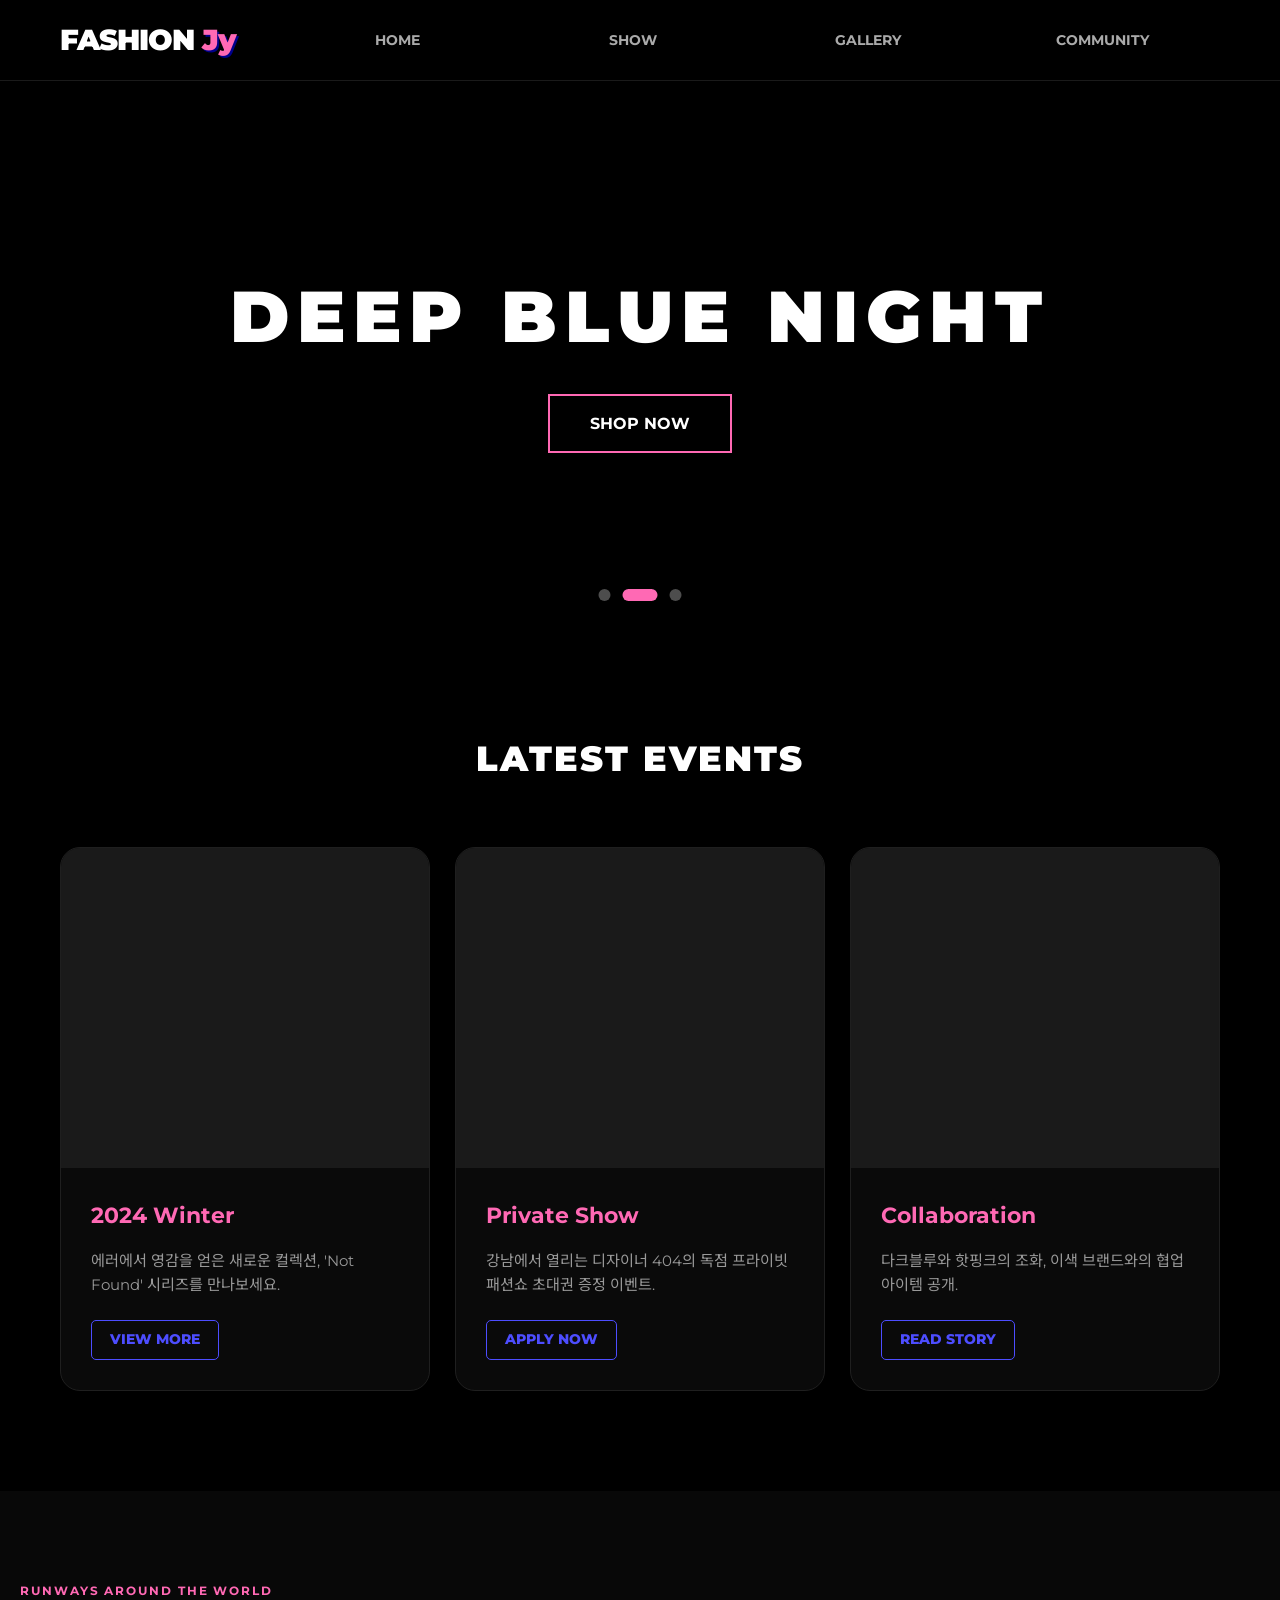
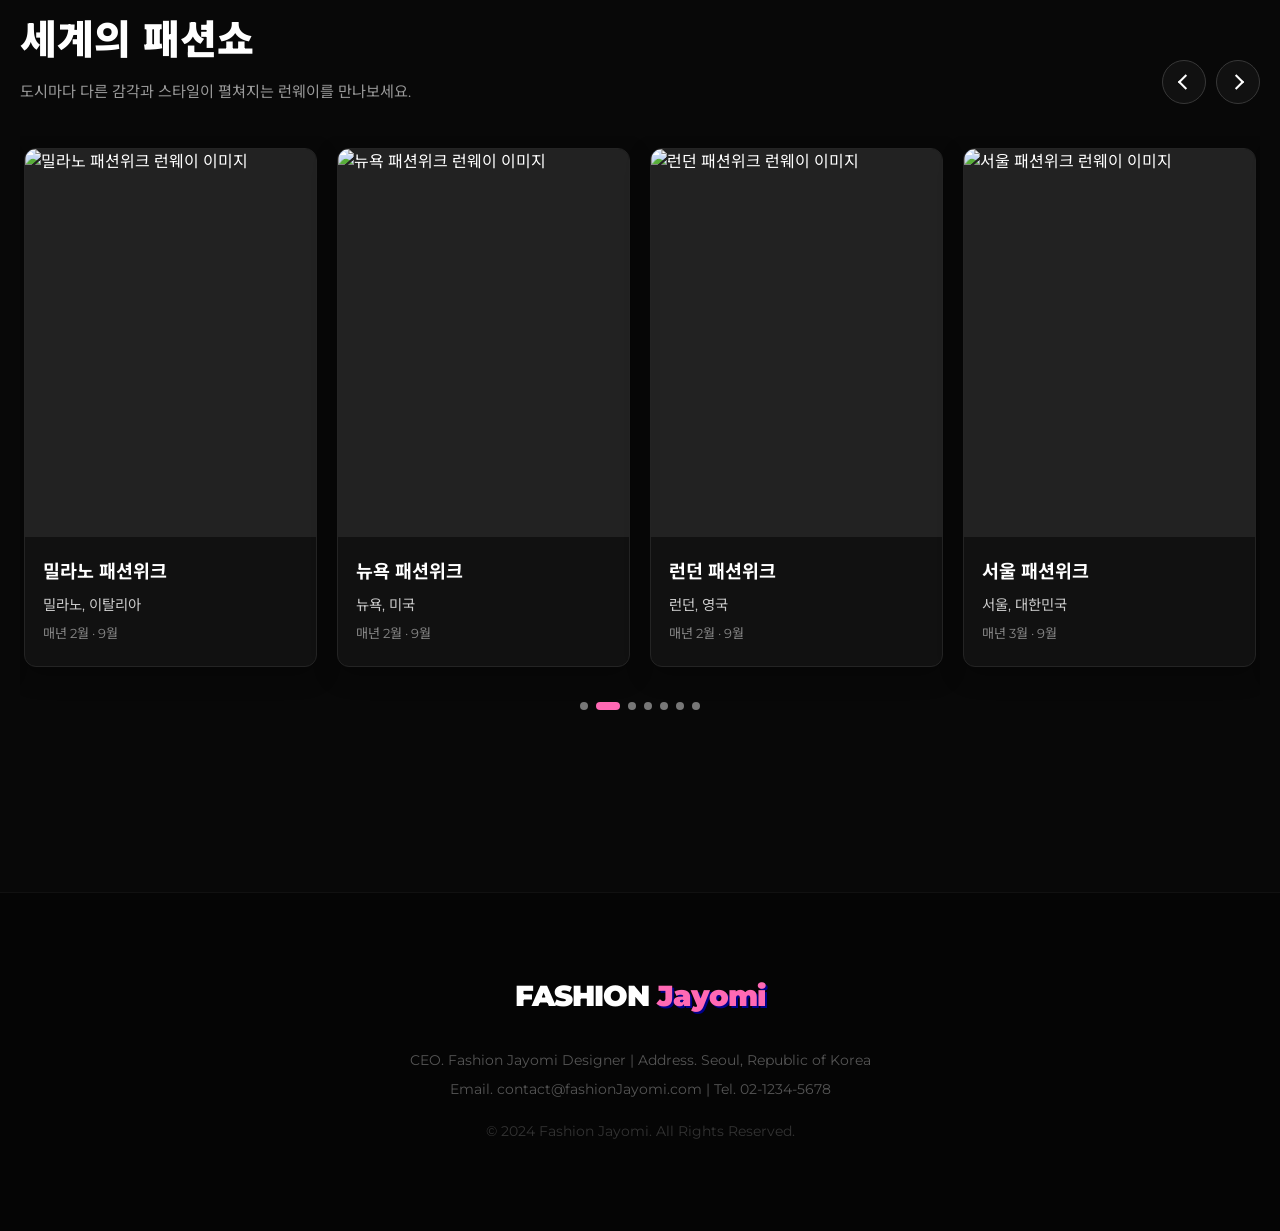
==== commit ae858338: "Add files via upload" ====
--- a/index.html
+++ b/index.html
@@ -1,298 +1,332 @@
-<!DOCTYPE html>
-<html lang="ko">
-<head>
-    <meta charset="UTF-8">
-    <meta name="viewport" content="width=device-width, initial-scale=1.0">
-    <title>Fashion 404 | Designer Portfolio</title>
-    <!-- 구글 폰트 -->
-    <link href="https://fonts.googleapis.com/css2?family=Montserrat:wght@400;700;900&family=Noto+Sans+KR:wght@400;700&display=swap" rel="stylesheet">
-    
-    <style>
-        /* 초기화 */
-        * { margin: 0; padding: 0; box-sizing: border-box; }
-
-        body {
-            background-color: #000000 !important;
-            color: #ffffff;
-            font-family: 'Montserrat', 'Noto Sans KR', sans-serif;
-            line-height: 1.6;
-        }
-
-        .container {
-            max-width: 1200px;
-            margin: 0 auto;
-            padding: 0 20px;
-        }
-
-        /* 상단 헤더 */
-        header {
-            height: 80px;
-            display: flex;
-            align-items: center;
-            border-bottom: 1px solid #1a1a1a;
-            background-color: #000;
-        }
-
-        header .container {
-            width: 100%;
-            display: flex;
-            justify-content: space-between;
-            align-items: center;
-        }
-
-        .logo { font-size: 1.8rem; font-weight: 900; color: #fff; text-decoration: none; letter-spacing: -1px; }
-        .logo span { color: #ff69b4; text-shadow: 2px 2px 0px #00008b; }
-
-        .menu { display: flex; gap: 30px; list-style: none; }
-        .menu a { color: #fff; text-decoration: none; font-weight: 700; text-transform: uppercase; font-size: 14px; }
-        .menu a:hover { color: #ff69b4; }
-
-        /* 메인 배너 */
-        .main-banner {
-            position: relative;
-            width: 100%;
-            height: 550px;
-            overflow: hidden;
-            background: #000;
-        }
-
-        .banner-wrapper {
-            display: flex;
-            width: 300%;
-            height: 100%;
-            transition: transform 0.6s cubic-bezier(0.4, 0, 0.2, 1);
-        }
-
-        .slide {
-            width: 100%;
-            height: 100%;
-            background-size: cover;
-            background-position: center;
-            display: flex;
-            align-items: center;
-            justify-content: center;
-            position: relative;
-        }
-
-        /* 배너 어둡게 처리하여 글자 강조 */
-        .slide::before {
-            content: '';
-            position: absolute;
-            top:0; left:0; width:100%; height:100%;
-            background: rgba(0,0,0,0.4);
-        }
-
-        .slide-content { position: relative; z-index: 10; text-align: center; }
-        .slide-content h2 { font-size: 4.5rem; font-weight: 900; letter-spacing: 8px; margin-bottom: 20px; text-shadow: 3px 3px 10px rgba(0,0,0,0.8); }
-        
-        .btn-outline {
-            display: inline-block;
-            padding: 15px 40px;
-            border: 2px solid #ff69b4; /* 핫핑크 테두리 */
-            color: #fff;
-            text-decoration: none;
-            font-weight: bold;
-            transition: 0.3s;
-        }
-        .btn-outline:hover { background: #ff69b4; color: #000; }
-
-        .banner-dots {
-            position: absolute;
-            bottom: 30px;
-            left: 50%;
-            transform: translateX(-50%);
-            display: flex;
-            gap: 12px;
-            z-index: 20;
-        }
-
-        .dot { width: 12px; height: 12px; background: rgba(255,255,255,0.3); border-radius: 50%; cursor: pointer; transition: 0.3s; }
-        .dot.active { background: #ff69b4; width: 35px; border-radius: 10px; }
-
-        /* 이벤트 섹션 */
-        .event-section { padding: 100px 0; }
-        .section-title { font-size: 2.2rem; font-weight: 900; margin-bottom: 60px; text-align: center; letter-spacing: 2px; }
-
-        .card-wrapper {
-            display: flex;
-            gap: 25px;
-            justify-content: space-between;
-        }
-
-        .card {
-            flex: 1;
-            background: #0a0a0a;
-            border: 1px solid #1f1f1f;
-            border-radius: 20px;
-            overflow: hidden;
-            transition: all 0.4s ease;
-        }
-
-        .card:hover { transform: translateY(-15px); border-color: #00008b; box-shadow: 0 10px 30px rgba(0,0,139,0.3); }
-
-        /* 이미지 영역 - 안정적인 새 이미지 주소 적용 */
-        .card-img {
-            height: 320px;
-            background-size: cover;
-            background-position: center;
-            background-color: #1a1a1a; /* 로딩 전 배경색 */
-        }
-
-        .card-content { padding: 30px; }
-        .card-content h3 { color: #ff69b4; margin-bottom: 15px; font-size: 1.4rem; font-weight: 700; }
-        .card-content p { color: #999; font-size: 0.95rem; margin-bottom: 25px; height: 3em; overflow: hidden; }
-        
-        /* View More 버튼 디자인 개선 (가독성 UP) */
-        .btn-more {
-            display: inline-block;
-            color: #4d4dff; /* 밝은 다크블루로 변경하여 가독성 높임 */
-            text-decoration: none;
-            font-weight: 800;
-            font-size: 0.85rem;
-            text-transform: uppercase;
-            border: 1px solid #4d4dff;
-            padding: 8px 18px;
-            border-radius: 5px;
-            transition: 0.3s;
-        }
-        .btn-more:hover { background: #4d4dff; color: #fff; }
-
-        /* 푸터 */
-        footer { padding: 80px 0; background: #050505; border-top: 1px solid #111; }
-        .footer-content { display: flex; flex-direction: column; align-items: center; text-align: center; }
-        .footer-logo { margin-bottom: 30px; }
-        .company-info p { font-size: 0.85rem; color: #555; margin-bottom: 8px; }
-
-        /* 반응형 */
-        @media (max-width: 900px) {
-            .card-wrapper { flex-direction: column; }
-            .slide-content h2 { font-size: 2.8rem; }
-            .main-banner { height: 400px; }
-        }
-    </style>
-</head>
-<body>
-
-    <header>
-        <div class="container">
-            <a href="#" class="logo">FASHION <span>404</span></a>
-            <ul class="menu">
-                <li><a href="#">Home</a></li>
-                <li><a href="#">Show</a></li>
-                <li><a href="#">Gallery</a></li>
-                <li><a href="#">Community</a></li>
-            </ul>
-        </div>
-    </header>
-
-    <main>
-        <section class="main-banner">
-            <div class="banner-wrapper" id="bannerWrapper">
-                <!-- 배너 1 -->
-                <div class="slide" style="background-image: url('https://images.unsplash.com/photo-1515886657613-9f3515b0c78f?q=80&w=1920');">
-                    <div class="slide-content">
-                        <h2>ERROR IS BEAUTY</h2>
-                        <a href="#" class="btn-outline">VIEW COLLECTION</a>
-                    </div>
-                </div>
-                <!-- 배너 2 -->
-                <div class="slide" style="background-image: url('https://images.unsplash.com/photo-1490481651871-ab68de25d43d?q=80&w=1920');">
-                    <div class="slide-content">
-                        <h2>DEEP BLUE NIGHT</h2>
-                        <a href="#" class="btn-outline">SHOP NOW</a>
-                    </div>
-                </div>
-                <!-- 배너 3 -->
-                <div class="slide" style="background-image: url('https://images.unsplash.com/photo-1539109132314-34a9c6689711?q=80&w=1920');">
-                    <div class="slide-content">
-                        <h2>PINK REBELLION</h2>
-                        <a href="#" class="btn-outline">EXPLORE</a>
-                    </div>
-                </div>
-            </div>
-            <div class="banner-dots">
-                <span class="dot active"></span>
-                <span class="dot"></span>
-                <span class="dot"></span>
-            </div>
-        </section>
-
-        <section class="event-section">
-            <div class="container">
-                <h2 class="section-title">LATEST EVENTS</h2>
-                <div class="card-wrapper">
-                    <!-- 카드 1: 이미지 교체됨 -->
-                    <div class="card">
-                        <div class="card-img" style="background-image: url('https://images.unsplash.com/photo-1558769132-cb1aea458c5e?q=80&w=800');"></div>
-                        <div class="card-content">
-                            <h3>2024 Winter</h3>
-                            <p>에러에서 영감을 얻은 새로운 컬렉션, 'Not Found' 시리즈를 만나보세요.</p>
-                            <a href="#" class="btn-more">View More</a>
-                        </div>
-                    </div>
-                    <!-- 카드 2 -->
-                    <div class="card">
-                        <div class="card-img" style="background-image: url('https://images.unsplash.com/photo-1441984904996-e0b6ba687e04?q=80&w=800');"></div>
-                        <div class="card-content">
-                            <h3>Private Show</h3>
-                            <p>강남에서 열리는 디자이너 404의 독점 프라이빗 패션쇼 초대권 증정 이벤트.</p>
-                            <a href="#" class="btn-more">Apply Now</a>
-                        </div>
-                    </div>
-                    <!-- 카드 3 -->
-                    <div class="card">
-                        <div class="card-img" style="background-image: url('https://images.unsplash.com/photo-1509631179647-0177331693ae?q=80&w=800');"></div>
-                        <div class="card-content">
-                            <h3>Collaboration</h3>
-                            <p>다크블루와 핫핑크의 조화, 이색 브랜드와의 협업 아이템 공개.</p>
-                            <a href="#" class="btn-more">Read Story</a>
-                        </div>
-                    </div>
-                </div>
-            </div>
-        </section>
-    </main>
-
-    <footer>
-        <div class="container">
-            <div class="footer-content">
-                <a href="#" class="logo footer-logo">FASHION <span>404</span></a>
-                <div class="company-info">
-                    <p>CEO. Fashion 404 Designer | Address. Seoul, Republic of Korea</p>
-                    <p>Email. contact@fashion404.com | Tel. 02-1234-5678</p>
-                    <p style="margin-top:20px; color:#333;">&copy; 2024 Fashion 404. All Rights Reserved.</p>
-                </div>
-            </div>
-        </div>
-    </footer>
-
-    <script>
-        const wrapper = document.getElementById('bannerWrapper');
-        const dots = document.querySelectorAll('.dot');
-        let current = 0;
-        let timer;
-
-        function slide(idx) {
-            if(idx < 0) idx = 2;
-            if(idx > 2) idx = 0;
-            current = idx;
-            wrapper.style.transform = `translateX(-${current * (100/3)}%)`;
-            dots.forEach((d, i) => d.classList.toggle('active', i === current));
-        }
-
-        function startTimer() {
-            timer = setInterval(() => slide(current + 1), 3000);
-        }
-
-        dots.forEach((d, i) => {
-            d.addEventListener('click', () => {
-                clearInterval(timer);
-                slide(i);
-                setTimeout(startTimer, 2000); // 클릭 후 2초 뒤 자동재생 재개
-            });
-        });
-
-        startTimer();
-    </script>
-</body>
+<!DOCTYPE html>
+<html lang="ko">
+<head>
+    <meta charset="UTF-8">
+    <meta name="viewport" content="width=device-width, initial-scale=1.0">
+    <title>Fashion Jayomi | Designer Portfolio</title>
+    <!-- 구글 폰트 -->
+    <link href="https://fonts.googleapis.com/css2?family=Montserrat:wght@400;700;900&family=Noto+Sans+KR:wght@400;700&display=swap" rel="stylesheet">
+    <link rel="stylesheet" href="https://cdn.jsdelivr.net/npm/swiper@11/swiper-bundle.min.css">
+    <link rel="stylesheet" href="style.css">
+</head>
+<body>
+
+    <header class="site-header" id="siteHeader">
+        <div class="container">
+            <a href="#" class="logo">FASHION <span>Jy</span></a>
+            <button class="menu-toggle" id="menuToggle" type="button" aria-expanded="false" aria-controls="mainNav" aria-label="메뉴 열기">
+                <span></span><span></span><span></span>
+            </button>
+            <nav id="mainNav" aria-label="메인 메뉴">
+                <ul class="menu">
+                    <li><a href="#">Home</a></li>
+                    <li><a href="#">Show</a></li>
+                    <li><a href="#">Gallery</a></li>
+                    <li><a href="#">Community</a></li>
+                </ul>
+            </nav>
+        </div>
+        <div class="mega-menu" id="megaMenu" aria-label="전체 하위 메뉴" aria-hidden="true">
+            <div class="mega-menu-inner container">
+                <div class="mega-menu-spacer" aria-hidden="true"></div>
+                <section class="mega-menu-column" aria-labelledby="submenu-home">
+                    <h2 id="submenu-home">Home</h2>
+                    <a href="#">브랜드 소개</a>
+                    <a href="#">디자이너 스토리</a>
+                    <a href="#">시즌 하이라이트</a>
+                    <a href="#">뉴스레터</a>
+                </section>
+                <section class="mega-menu-column" aria-labelledby="submenu-show">
+                    <h2 id="submenu-show">Show</h2>
+                    <a href="#">런웨이 컬렉션</a>
+                    <a href="#">패션쇼 일정</a>
+                    <a href="#">백스테이지</a>
+                    <a href="#">쇼 다시보기</a>
+                </section>
+                <section class="mega-menu-column" aria-labelledby="submenu-gallery">
+                    <h2 id="submenu-gallery">Gallery</h2>
+                    <a href="#">룩북</a>
+                    <a href="#">캠페인 화보</a>
+                    <a href="#">스타일 아카이브</a>
+                    <a href="#">비하인드 컷</a>
+                </section>
+                <section class="mega-menu-column" aria-labelledby="submenu-community">
+                    <h2 id="submenu-community">Community</h2>
+                    <a href="#">공지사항</a>
+                    <a href="#">이벤트</a>
+                    <a href="#">팬 커뮤니티</a>
+                    <a href="#">문의하기</a>
+                </section>
+            </div>
+        </div>
+    </header>
+
+    <main>
+        <section class="main-banner">
+            <div class="banner-wrapper" id="bannerWrapper">
+                <!-- 배너 1 -->
+                <div class="slide" style="background-image: url('https://images.unsplash.com/photo-1515886657613-9f3515b0c78f?q=80&w=1920');">
+                    <div class="slide-content">
+                        <h2>ERROR IS BEAUTY</h2>
+                        <a href="#" class="btn-outline">VIEW COLLECTION</a>
+                    </div>
+                </div>
+                <!-- 배너 2 -->
+                <div class="slide" style="background-image: url('https://images.unsplash.com/photo-1490481651871-ab68de25d43d?q=80&w=1920');">
+                    <div class="slide-content">
+                        <h2>DEEP BLUE NIGHT</h2>
+                        <a href="#" class="btn-outline">SHOP NOW</a>
+                    </div>
+                </div>
+                <!-- 배너 3 -->
+                <div class="slide" style="background-image: url('https://images.unsplash.com/photo-1529139574466-a303027c1d8b?q=80&w=1920');">
+                    <div class="slide-content">
+                        <h2>PINK REBELLION</h2>
+                        <a href="#" class="btn-outline">EXPLORE</a>
+                    </div>
+                </div>
+            </div>
+            <div class="banner-dots">
+                <span class="dot active"></span>
+                <span class="dot"></span>
+                <span class="dot"></span>
+            </div>
+        </section>
+
+        <section class="event-section">
+            <div class="container">
+                <h2 class="section-title">LATEST EVENTS</h2>
+                <div class="card-wrapper">
+                    <!-- 카드 1: 이미지 교체됨 -->
+                    <div class="card">
+                        <div class="card-img" style="background-image: url('https://images.unsplash.com/photo-1558769132-cb1aea458c5e?q=80&w=800');"></div>
+                        <div class="card-content">
+                            <h3>2024 Winter</h3>
+                            <p>에러에서 영감을 얻은 새로운 컬렉션, 'Not Found' 시리즈를 만나보세요.</p>
+                            <a href="#" class="btn-more">View More</a>
+                        </div>
+                    </div>
+                    <!-- 카드 2 -->
+                    <div class="card">
+                        <div class="card-img" style="background-image: url('https://images.unsplash.com/photo-1441984904996-e0b6ba687e04?q=80&w=800');"></div>
+                        <div class="card-content">
+                            <h3>Private Show</h3>
+                            <p>강남에서 열리는 디자이너 404의 독점 프라이빗 패션쇼 초대권 증정 이벤트.</p>
+                            <a href="#" class="btn-more">Apply Now</a>
+                        </div>
+                    </div>
+                    <!-- 카드 3 -->
+                    <div class="card">
+                        <div class="card-img" style="background-image: url('https://images.unsplash.com/photo-1509631179647-0177331693ae?q=80&w=800');"></div>
+                        <div class="card-content">
+                            <h3>Collaboration</h3>
+                            <p>다크블루와 핫핑크의 조화, 이색 브랜드와의 협업 아이템 공개.</p>
+                            <a href="#" class="btn-more">Read Story</a>
+                        </div>
+                    </div>
+                </div>
+            </div>
+        </section>
+
+        <section class="fashion-week-section" aria-labelledby="fashionWeekTitle">
+            <div class="container">
+                <div class="fashion-week-heading">
+                    <div>
+                        <p class="fashion-week-eyebrow">RUNWAYS AROUND THE WORLD</p>
+                        <h2 class="fashion-week-title" id="fashionWeekTitle">세계의 패션쇼</h2>
+                        <p class="fashion-week-subtitle">도시마다 다른 감각과 스타일이 펼쳐지는 런웨이를 만나보세요.</p>
+                    </div>
+                    <div class="fashion-week-controls">
+                        <button class="fashion-week-button fashion-week-prev" type="button" aria-label="이전 패션쇼"></button>
+                        <button class="fashion-week-button fashion-week-next" type="button" aria-label="다음 패션쇼"></button>
+                    </div>
+                </div>
+
+                <div class="swiper fashion-week-swiper">
+                    <div class="swiper-wrapper">
+                        <article class="swiper-slide fashion-week-card">
+                            <img src="https://picsum.photos/seed/fashion1/600/800" alt="파리 패션위크 런웨이 이미지" width="600" height="800">
+                            <div class="fashion-week-card-content">
+                                <h3>파리 패션위크</h3>
+                                <p class="fashion-week-city">파리, 프랑스</p>
+                                <p class="fashion-week-season">매년 2월 · 9월</p>
+                            </div>
+                        </article>
+                        <article class="swiper-slide fashion-week-card">
+                            <img src="https://picsum.photos/seed/fashion2/600/800" alt="밀라노 패션위크 런웨이 이미지" width="600" height="800">
+                            <div class="fashion-week-card-content">
+                                <h3>밀라노 패션위크</h3>
+                                <p class="fashion-week-city">밀라노, 이탈리아</p>
+                                <p class="fashion-week-season">매년 2월 · 9월</p>
+                            </div>
+                        </article>
+                        <article class="swiper-slide fashion-week-card">
+                            <img src="https://picsum.photos/seed/fashion3/600/800" alt="뉴욕 패션위크 런웨이 이미지" width="600" height="800">
+                            <div class="fashion-week-card-content">
+                                <h3>뉴욕 패션위크</h3>
+                                <p class="fashion-week-city">뉴욕, 미국</p>
+                                <p class="fashion-week-season">매년 2월 · 9월</p>
+                            </div>
+                        </article>
+                        <article class="swiper-slide fashion-week-card">
+                            <img src="https://picsum.photos/seed/fashion4/600/800" alt="런던 패션위크 런웨이 이미지" width="600" height="800">
+                            <div class="fashion-week-card-content">
+                                <h3>런던 패션위크</h3>
+                                <p class="fashion-week-city">런던, 영국</p>
+                                <p class="fashion-week-season">매년 2월 · 9월</p>
+                            </div>
+                        </article>
+                        <article class="swiper-slide fashion-week-card">
+                            <img src="https://picsum.photos/seed/fashion5/600/800" alt="서울 패션위크 런웨이 이미지" width="600" height="800">
+                            <div class="fashion-week-card-content">
+                                <h3>서울 패션위크</h3>
+                                <p class="fashion-week-city">서울, 대한민국</p>
+                                <p class="fashion-week-season">매년 3월 · 9월</p>
+                            </div>
+                        </article>
+                        <article class="swiper-slide fashion-week-card">
+                            <img src="https://picsum.photos/seed/fashion6/600/800" alt="도쿄 패션위크 런웨이 이미지" width="600" height="800">
+                            <div class="fashion-week-card-content">
+                                <h3>도쿄 패션위크</h3>
+                                <p class="fashion-week-city">도쿄, 일본</p>
+                                <p class="fashion-week-season">매년 3월 · 8월</p>
+                            </div>
+                        </article>
+                        <article class="swiper-slide fashion-week-card">
+                            <img src="https://picsum.photos/seed/fashion7/600/800" alt="상하이 패션위크 런웨이 이미지" width="600" height="800">
+                            <div class="fashion-week-card-content">
+                                <h3>상하이 패션위크</h3>
+                                <p class="fashion-week-city">상하이, 중국</p>
+                                <p class="fashion-week-season">매년 3월 · 10월</p>
+                            </div>
+                        </article>
+                    </div>
+                    <div class="fashion-week-pagination" aria-label="패션쇼 슬라이드 페이지"></div>
+                </div>
+            </div>
+        </section>
+    </main>
+
+    <footer>
+        <div class="container">
+            <div class="footer-content">
+                <a href="#" class="logo footer-logo">FASHION <span>Jayomi</span></a>
+                <div class="company-info">
+                    <p>CEO. Fashion Jayomi Designer | Address. Seoul, Republic of Korea</p>
+                    <p>Email. contact@fashionJayomi.com | Tel. 02-1234-5678</p>
+                    <p style="margin-top:20px; color:#333;">&copy; 2024 Fashion Jayomi. All Rights Reserved.</p>
+                </div>
+            </div>
+        </div>
+    </footer>
+
+    <script src="https://cdn.jsdelivr.net/npm/swiper@11/swiper-bundle.min.js"></script>
+    <script>
+        const wrapper = document.getElementById('bannerWrapper');
+        const dots = document.querySelectorAll('.dot');
+        const siteHeader = document.getElementById('siteHeader');
+        const megaMenu = document.getElementById('megaMenu');
+        const menuToggle = document.getElementById('menuToggle');
+        const mainMenuLinks = document.querySelectorAll('.site-header .menu a');
+        let current = 0;
+        let timer;
+
+        function setMegaMenuOpen(isOpen) {
+            siteHeader.classList.toggle('is-menu-open', isOpen);
+            megaMenu.setAttribute('aria-hidden', String(!isOpen));
+        }
+
+        mainMenuLinks.forEach((link) => {
+            link.addEventListener('pointerenter', () => {
+                if (window.matchMedia('(min-width: 769px)').matches) {
+                    setMegaMenuOpen(true);
+                }
+            });
+            link.addEventListener('focus', () => {
+                if (window.matchMedia('(min-width: 769px)').matches) {
+                    setMegaMenuOpen(true);
+                }
+            });
+        });
+
+        siteHeader.addEventListener('pointerleave', () => setMegaMenuOpen(false));
+        siteHeader.addEventListener('focusout', (event) => {
+            if (!siteHeader.contains(event.relatedTarget)) {
+                setMegaMenuOpen(false);
+            }
+        });
+
+        menuToggle.addEventListener('click', () => {
+            const isOpen = menuToggle.getAttribute('aria-expanded') !== 'true';
+            menuToggle.setAttribute('aria-expanded', String(isOpen));
+            menuToggle.setAttribute('aria-label', isOpen ? '메뉴 닫기' : '메뉴 열기');
+            siteHeader.classList.toggle('is-mobile-nav-open', isOpen);
+        });
+
+        siteHeader.addEventListener('keydown', (event) => {
+            if (event.key === 'Escape') {
+                setMegaMenuOpen(false);
+                siteHeader.classList.remove('is-mobile-nav-open');
+                menuToggle.setAttribute('aria-expanded', 'false');
+                menuToggle.setAttribute('aria-label', '메뉴 열기');
+                menuToggle.focus();
+            }
+        });
+
+        function slide(idx) {
+            if(idx < 0) idx = 2;
+            if(idx > 2) idx = 0;
+            current = idx;
+            wrapper.style.transform = `translateX(-${current * (100/3)}%)`;
+            dots.forEach((d, i) => d.classList.toggle('active', i === current));
+        }
+
+        function startTimer() {
+            timer = setInterval(() => slide(current + 1), 3000);
+        }
+
+        dots.forEach((d, i) => {
+            d.addEventListener('click', () => {
+                clearInterval(timer);
+                slide(i);
+                setTimeout(startTimer, 2000); // 클릭 후 2초 뒤 자동재생 재개
+            });
+        });
+
+        startTimer();
+
+        new Swiper('.fashion-week-swiper', {
+            loop: true,
+            loopAdditionalSlides: 3,
+            slidesPerView: 1.2,
+            spaceBetween: 20,
+            grabCursor: true,
+            speed: 600,
+            autoplay: {
+                delay: 3000,
+                disableOnInteraction: true,
+                pauseOnMouseEnter: true
+            },
+            navigation: {
+                nextEl: '.fashion-week-next',
+                prevEl: '.fashion-week-prev'
+            },
+            pagination: {
+                el: '.fashion-week-pagination',
+                clickable: true
+            },
+            breakpoints: {
+                480: {
+                    slidesPerView: 2
+                },
+                768: {
+                    slidesPerView: 3
+                },
+                1200: {
+                    slidesPerView: 4
+                }
+            }
+        });
+    </script>
+</body>
 </html>
--- a/style.css
+++ b/style.css
@@ -0,0 +1,509 @@
+/* 초기화 */
+        * { margin: 0; padding: 0; box-sizing: border-box; }
+
+        body {
+            background-color: #000000 !important;
+            color: #ffffff;
+            font-family: 'Montserrat', 'Noto Sans KR', sans-serif;
+            line-height: 1.6;
+        }
+
+        .container {
+            max-width: 1200px;
+            margin: 0 auto;
+            padding: 0 20px;
+        }
+
+        /* 상단 헤더 */
+        header {
+            height: 80px;
+            display: flex;
+            align-items: center;
+            border-bottom: 1px solid #1a1a1a;
+            background-color: #000;
+        }
+
+        header .container {
+            width: 100%;
+            display: flex;
+            justify-content: space-between;
+            align-items: center;
+        }
+
+        .logo { font-size: 1.8rem; font-weight: 900; color: #fff; text-decoration: none; letter-spacing: -1px; }
+        .logo span { color: #ff69b4; text-shadow: 2px 2px 0px #00008b; }
+
+        .menu { display: flex; gap: 30px; list-style: none; }
+        .menu a { color: #fff; text-decoration: none; font-weight: 700; text-transform: uppercase; font-size: 14px; }
+        .menu a:hover { color: #ff69b4; }
+
+        /* 메인 배너 */
+        .main-banner {
+            position: relative;
+            width: 100%;
+            height: 550px;
+            overflow: hidden;
+            background: #000;
+        }
+
+        .banner-wrapper {
+            display: flex;
+            width: 300%;
+            height: 100%;
+            transition: transform 0.6s cubic-bezier(0.4, 0, 0.2, 1);
+        }
+
+        .slide {
+            width: 100%;
+            height: 100%;
+            background-size: cover;
+            background-position: center;
+            display: flex;
+            align-items: center;
+            justify-content: center;
+            position: relative;
+        }
+
+        /* 배너 어둡게 처리하여 글자 강조 */
+        .slide::before {
+            content: '';
+            position: absolute;
+            top:0; left:0; width:100%; height:100%;
+            background: rgba(0,0,0,0.4);
+        }
+
+        .slide-content { position: relative; z-index: 10; text-align: center; }
+        .slide-content h2 { font-size: 4.5rem; font-weight: 900; letter-spacing: 8px; margin-bottom: 20px; text-shadow: 3px 3px 10px rgba(0,0,0,0.8); }
+        
+        .btn-outline {
+            display: inline-block;
+            padding: 15px 40px;
+            border: 2px solid #ff69b4; /* 핫핑크 테두리 */
+            color: #fff;
+            text-decoration: none;
+            font-weight: bold;
+            transition: 0.3s;
+        }
+        .btn-outline:hover { background: #ff69b4; color: #000; }
+
+        .banner-dots {
+            position: absolute;
+            bottom: 30px;
+            left: 50%;
+            transform: translateX(-50%);
+            display: flex;
+            gap: 12px;
+            z-index: 20;
+        }
+
+        .dot { width: 12px; height: 12px; background: rgba(255,255,255,0.3); border-radius: 50%; cursor: pointer; transition: 0.3s; }
+        .dot.active { background: #ff69b4; width: 35px; border-radius: 10px; }
+
+        /* 이벤트 섹션 */
+        .event-section { padding: 100px 0; }
+        .section-title { font-size: 2.2rem; font-weight: 900; margin-bottom: 60px; text-align: center; letter-spacing: 2px; }
+
+        .card-wrapper {
+            display: flex;
+            gap: 25px;
+            justify-content: space-between;
+        }
+
+        .card {
+            flex: 1;
+            background: #0a0a0a;
+            border: 1px solid #1f1f1f;
+            border-radius: 20px;
+            overflow: hidden;
+            transition: all 0.4s ease;
+        }
+
+        .card:hover { transform: translateY(-15px); border-color: #00008b; box-shadow: 0 10px 30px rgba(0,0,139,0.3); }
+
+        /* 이미지 영역 - 안정적인 새 이미지 주소 적용 */
+        .card-img {
+            height: 320px;
+            background-size: cover;
+            background-position: center;
+            background-color: #1a1a1a; /* 로딩 전 배경색 */
+        }
+
+        .card-content { padding: 30px; }
+        .card-content h3 { color: #ff69b4; margin-bottom: 15px; font-size: 1.4rem; font-weight: 700; }
+        .card-content p { color: #999; font-size: 0.95rem; margin-bottom: 25px; height: 3em; overflow: hidden; }
+        
+        /* View More 버튼 디자인 개선 (가독성 UP) */
+        .btn-more {
+            display: inline-block;
+            color: #4d4dff; /* 밝은 다크블루로 변경하여 가독성 높임 */
+            text-decoration: none;
+            font-weight: 800;
+            font-size: 0.85rem;
+            text-transform: uppercase;
+            border: 1px solid #4d4dff;
+            padding: 8px 18px;
+            border-radius: 5px;
+            transition: 0.3s;
+        }
+        .btn-more:hover { background: #4d4dff; color: #fff; }
+
+        /* 푸터 */
+        footer { padding: 80px 0; background: #050505; border-top: 1px solid #111; }
+        .footer-content { display: flex; flex-direction: column; align-items: center; text-align: center; }
+        .footer-logo { margin-bottom: 30px; }
+        .company-info p { font-size: 0.85rem; color: #555; margin-bottom: 8px; }
+
+        /* 반응형 */
+        @media (max-width: 900px) {
+            .card-wrapper { flex-direction: column; }
+            .slide-content h2 { font-size: 2.8rem; }
+            .main-banner { height: 400px; }
+        }
+
+        /* Header mega menu */
+        .site-header {
+            position: relative;
+            z-index: 30;
+            display: block;
+            height: auto;
+        }
+
+        .site-header > .container {
+            display: grid;
+            grid-template-columns: 220px minmax(0, 1fr);
+            height: 80px;
+        }
+
+        .site-header nav {
+            min-width: 0;
+        }
+
+        .site-header .menu {
+            display: grid;
+            grid-template-columns: repeat(4, minmax(0, 1fr));
+            gap: 0;
+            height: 100%;
+        }
+
+        .site-header .menu a {
+            display: block;
+            padding: 28px 8px;
+            color: #aaa;
+            text-align: center;
+            transition: color 0.2s ease;
+        }
+
+        .site-header .menu a:hover,
+        .site-header .menu a:focus-visible,
+        .mega-menu a:hover,
+        .mega-menu a:focus-visible {
+            color: #fff;
+        }
+
+        .mega-menu {
+            position: absolute;
+            top: 100%;
+            left: 0;
+            width: 100%;
+            max-height: 0;
+            overflow: hidden;
+            visibility: hidden;
+            opacity: 0;
+            background: #1a1a1a;
+            transition: max-height 0.35s ease-out, opacity 0.3s ease-out, visibility 0s linear 0.35s;
+        }
+
+        .site-header.is-menu-open .mega-menu {
+            max-height: 320px;
+            visibility: visible;
+            opacity: 1;
+            transition: max-height 0.35s ease-out, opacity 0.3s ease-out, visibility 0s;
+        }
+
+        .mega-menu-inner {
+            display: grid;
+            grid-template-columns: 220px repeat(4, minmax(0, 1fr));
+            padding-top: 30px;
+            padding-bottom: 36px;
+        }
+
+        .mega-menu-column {
+            display: flex;
+            flex-direction: column;
+            align-items: flex-start;
+            gap: 12px;
+            opacity: 0;
+            transform: translateY(-6px);
+            transition: opacity 0.2s ease-out, transform 0.2s ease-out;
+        }
+
+        .site-header.is-menu-open .mega-menu-column {
+            opacity: 1;
+            transform: translateY(0);
+            transition-delay: 0.12s;
+        }
+
+        .mega-menu-column h2 {
+            margin-bottom: 6px;
+            color: #fff;
+            font-size: 1rem;
+        }
+
+        .mega-menu a {
+            color: #aaa;
+            font-size: 0.9rem;
+            text-decoration: none;
+            transition: color 0.2s ease;
+        }
+
+        .menu-toggle {
+            display: none;
+        }
+
+        @media (max-width: 768px) {
+            .site-header > .container {
+                display: flex;
+                justify-content: space-between;
+            }
+
+            .menu-toggle {
+                display: flex;
+                width: 44px;
+                height: 44px;
+                flex-direction: column;
+                align-items: center;
+                justify-content: center;
+                gap: 5px;
+                border: 0;
+                background: transparent;
+                cursor: pointer;
+            }
+
+            .menu-toggle span {
+                width: 22px;
+                height: 2px;
+                background: #aaa;
+                transition: transform 0.2s ease, opacity 0.2s ease;
+            }
+
+            .menu-toggle:hover span {
+                background: #fff;
+            }
+
+            .site-header nav {
+                position: absolute;
+                top: 100%;
+                left: 0;
+                display: none;
+                width: 100%;
+                background: #000;
+            }
+
+            .site-header.is-mobile-nav-open nav {
+                display: block;
+            }
+
+            .site-header .menu {
+                display: flex;
+                height: auto;
+                flex-direction: column;
+                gap: 0;
+                padding: 8px 24px 16px;
+            }
+
+            .site-header .menu a {
+                padding: 14px 0;
+                text-align: left;
+            }
+
+            .mega-menu {
+                display: none;
+            }
+
+            .site-header.is-mobile-nav-open .menu-toggle span:first-child {
+                transform: translateY(7px) rotate(45deg);
+            }
+
+            .site-header.is-mobile-nav-open .menu-toggle span:nth-child(2) {
+                opacity: 0;
+            }
+
+            .site-header.is-mobile-nav-open .menu-toggle span:last-child {
+                transform: translateY(-7px) rotate(-45deg);
+            }
+        }
+
+        .fashion-week-section {
+            padding: 90px 0 100px;
+            background: #080808;
+        }
+
+        .fashion-week-section .container {
+            max-width: 1400px;
+            padding-right: 20px;
+            padding-left: 20px;
+        }
+
+        .fashion-week-heading {
+            display: flex;
+            align-items: flex-end;
+            justify-content: space-between;
+            gap: 24px;
+            margin-bottom: 32px;
+        }
+
+        .fashion-week-eyebrow {
+            margin-bottom: 8px;
+            color: #ff69b4;
+            font-size: 0.75rem;
+            font-weight: 700;
+            letter-spacing: 0.16em;
+        }
+
+        .fashion-week-title {
+            font-size: clamp(1.8rem, 4vw, 2.5rem);
+            font-weight: 900;
+        }
+
+        .fashion-week-subtitle {
+            margin-top: 8px;
+            color: #999;
+            font-size: 0.95rem;
+        }
+
+        .fashion-week-controls {
+            display: flex;
+            flex-shrink: 0;
+            gap: 10px;
+        }
+
+        .fashion-week-button {
+            position: relative;
+            width: 44px;
+            height: 44px;
+            border: 1px solid #383838;
+            border-radius: 50%;
+            background: #111;
+            cursor: pointer;
+            transition: border-color 0.2s ease, background-color 0.2s ease;
+        }
+
+        .fashion-week-button:hover {
+            border-color: #ff69b4;
+            background: #ff69b4;
+        }
+
+        .fashion-week-button::before {
+            position: absolute;
+            top: 50%;
+            left: 50%;
+            width: 9px;
+            height: 9px;
+            border-top: 2px solid #fff;
+            border-right: 2px solid #fff;
+            content: "";
+        }
+
+        .fashion-week-prev::before {
+            transform: translate(-35%, -50%) rotate(-135deg);
+        }
+
+        .fashion-week-next::before {
+            transform: translate(-65%, -50%) rotate(45deg);
+        }
+
+        .fashion-week-swiper {
+            padding: 12px 4px 82px;
+        }
+
+        .fashion-week-pagination {
+            right: 0;
+            left: 0;
+            display: flex;
+            justify-content: center;
+            padding-top: 35px;
+        }
+
+        .fashion-week-card {
+            overflow: hidden;
+            border: 1px solid #242424;
+            border-radius: 12px;
+            background: #111;
+            box-shadow: 0 8px 24px rgba(0, 0, 0, 0.28);
+            transition: transform 0.3s ease, box-shadow 0.3s ease;
+        }
+
+        .fashion-week-card:hover {
+            transform: translateY(-6px);
+            box-shadow: 0 16px 32px rgba(255, 105, 180, 0.14);
+        }
+
+        .fashion-week-card img {
+            display: block;
+            width: 100%;
+            height: auto;
+            aspect-ratio: 3 / 4;
+            object-fit: cover;
+            background: #222;
+        }
+
+        .fashion-week-card-content {
+            padding: 20px 18px 22px;
+        }
+
+        .fashion-week-card-content h3 {
+            margin-bottom: 8px;
+            color: #fff;
+            font-size: 1.15rem;
+            font-weight: 700;
+        }
+
+        .fashion-week-city {
+            color: #ccc;
+            font-size: 0.9rem;
+        }
+
+        .fashion-week-season {
+            margin-top: 6px;
+            color: #888;
+            font-size: 0.82rem;
+        }
+
+        .fashion-week-pagination .swiper-pagination-bullet {
+            width: 8px;
+            height: 8px;
+            background: #777;
+            opacity: 1;
+            transition: width 0.2s ease, background-color 0.2s ease;
+        }
+
+        .fashion-week-pagination .swiper-pagination-bullet-active {
+            width: 24px;
+            border-radius: 6px;
+            background: #ff69b4;
+        }
+
+        @media (max-width: 768px) {
+            .fashion-week-section {
+                padding: 68px 0 76px;
+            }
+
+            .fashion-week-heading {
+                align-items: flex-start;
+            }
+        }
+
+        @media (max-width: 480px) {
+            .fashion-week-heading {
+                gap: 12px;
+            }
+
+            .fashion-week-controls {
+                gap: 6px;
+            }
+
+            .fashion-week-button {
+                width: 38px;
+                height: 38px;
+            }
+        }
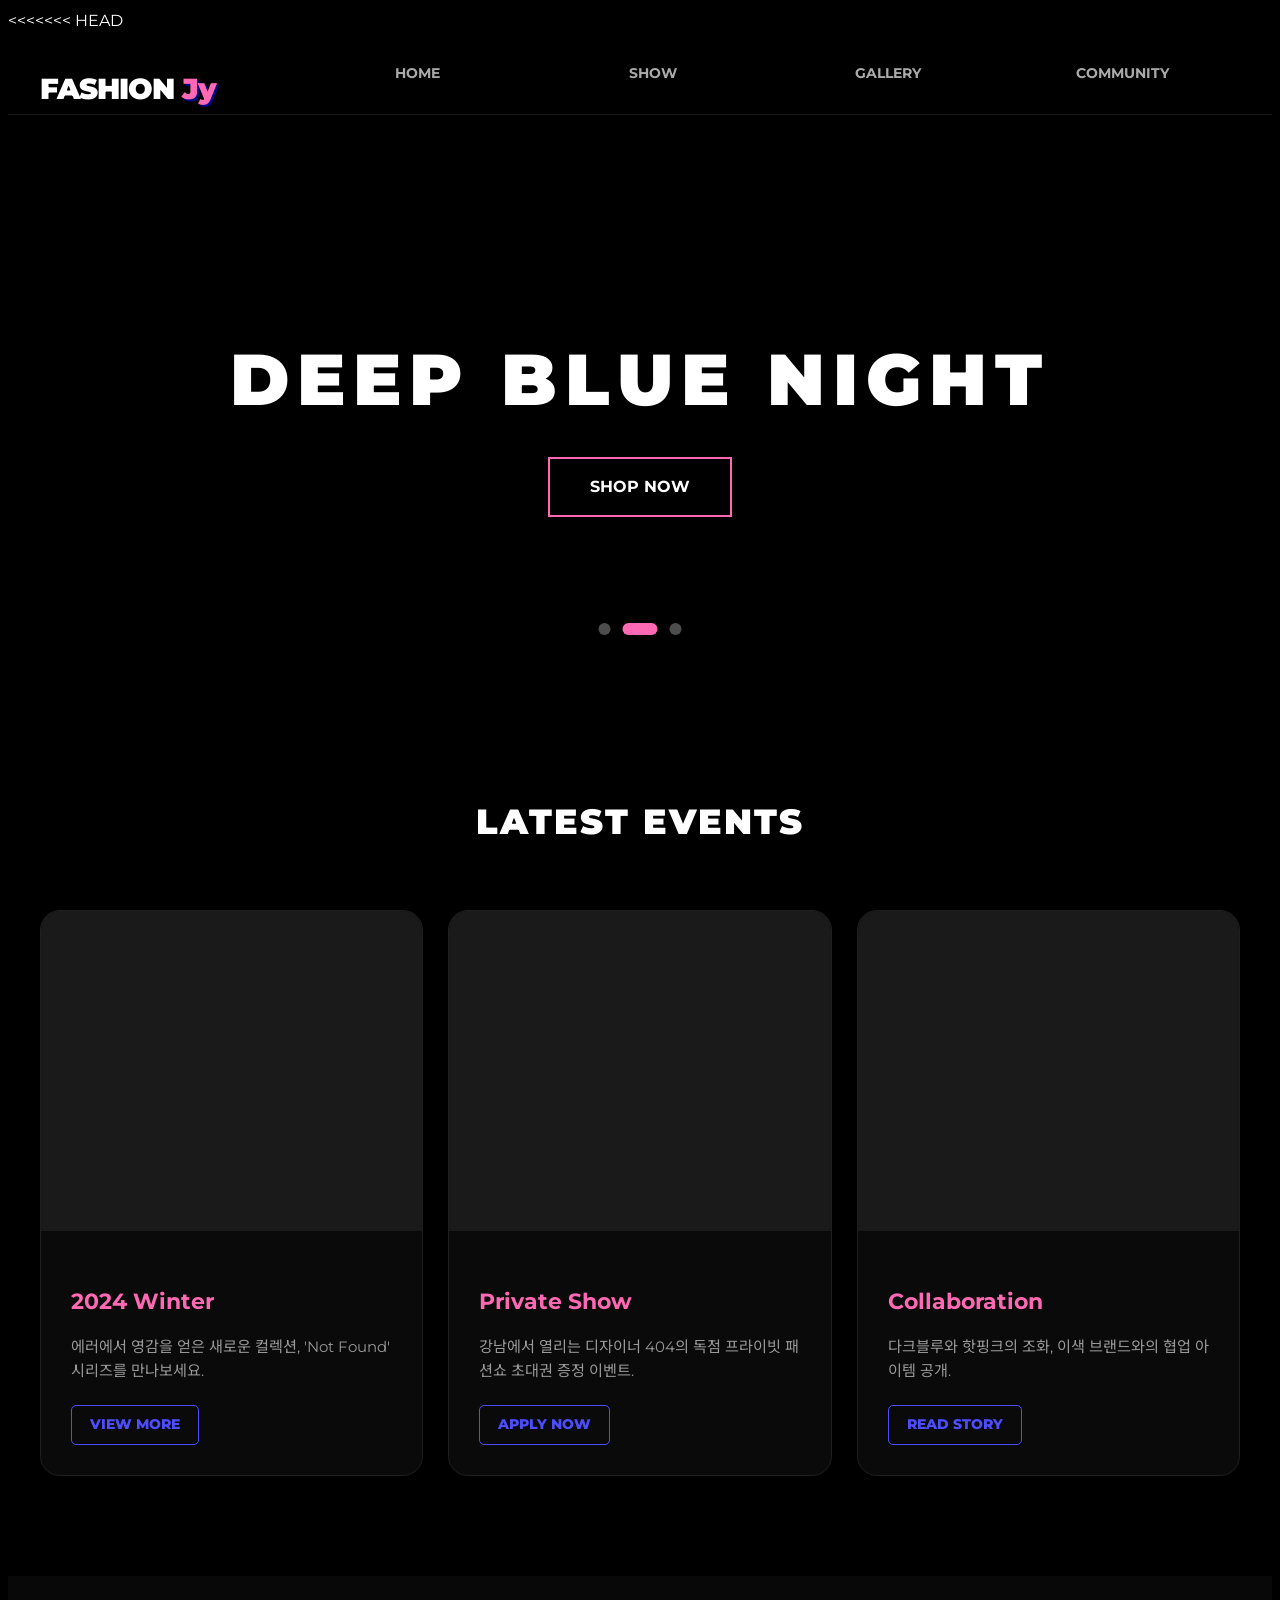
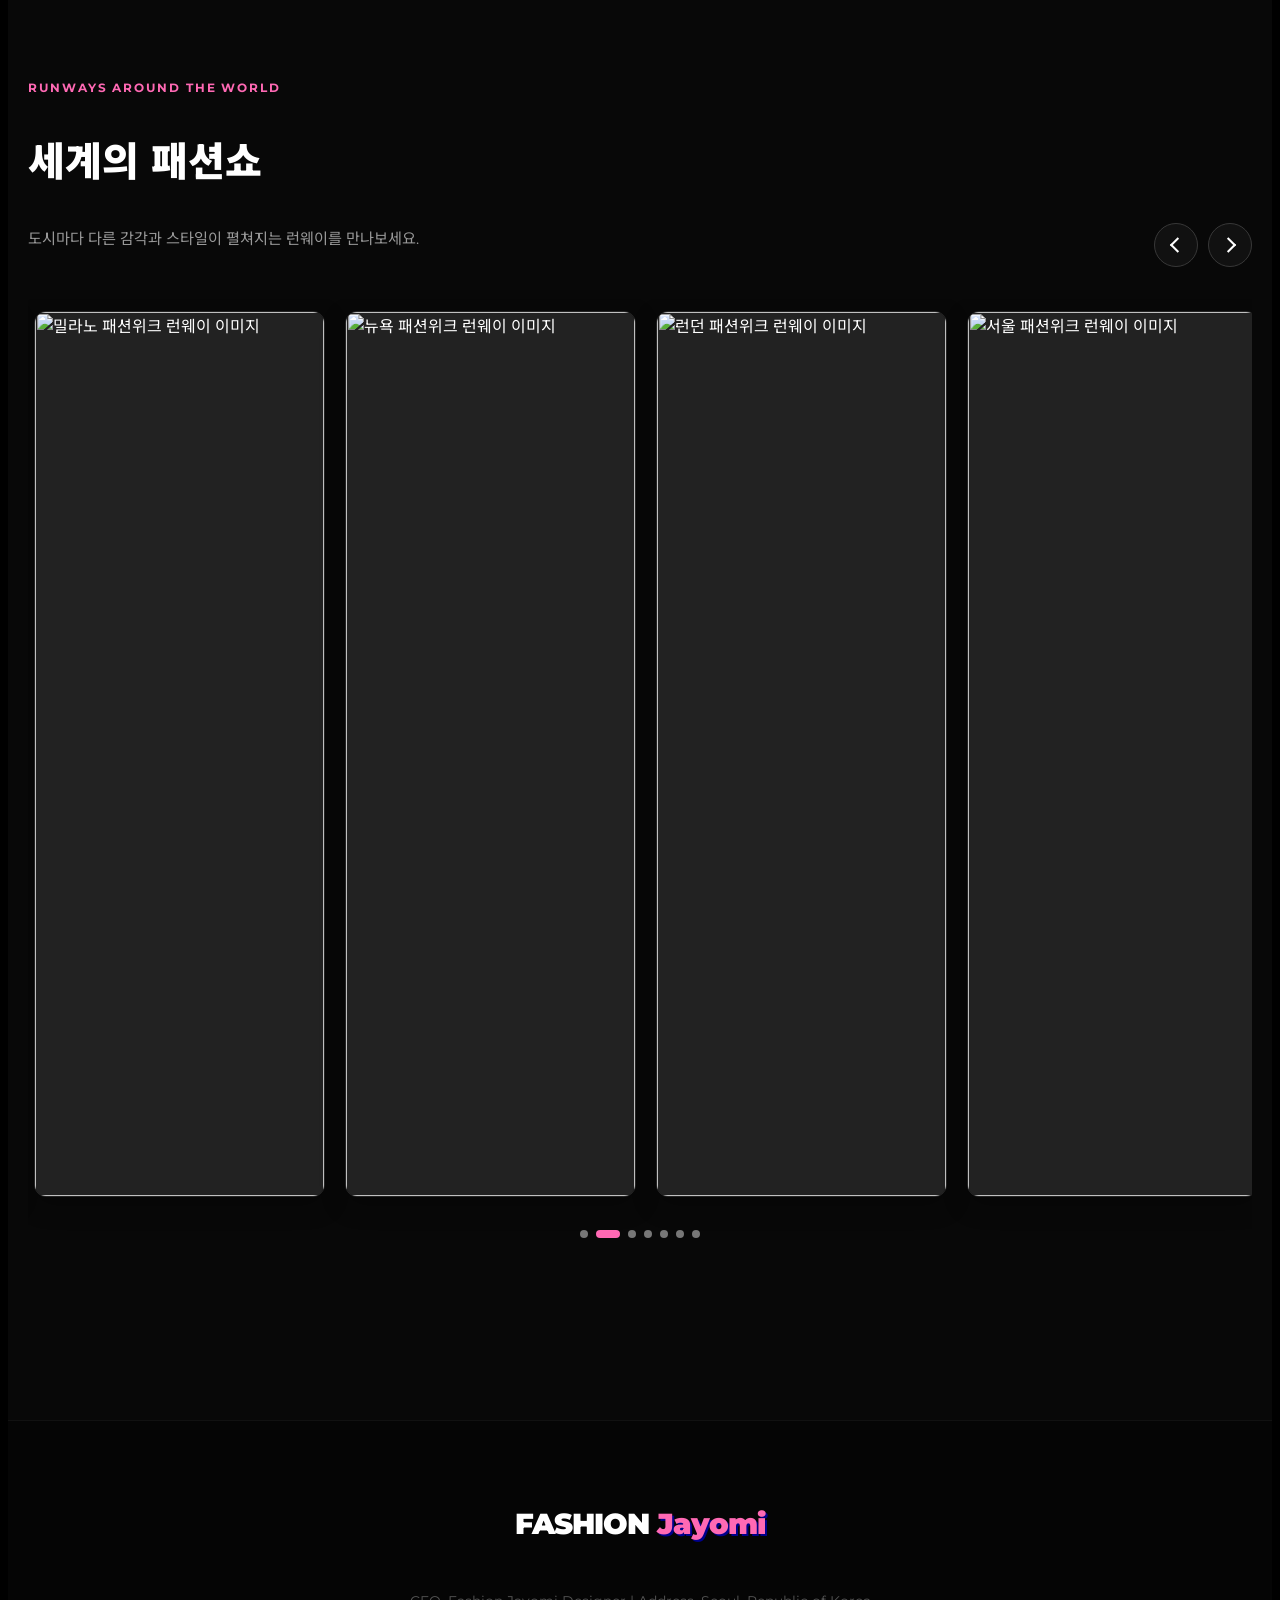
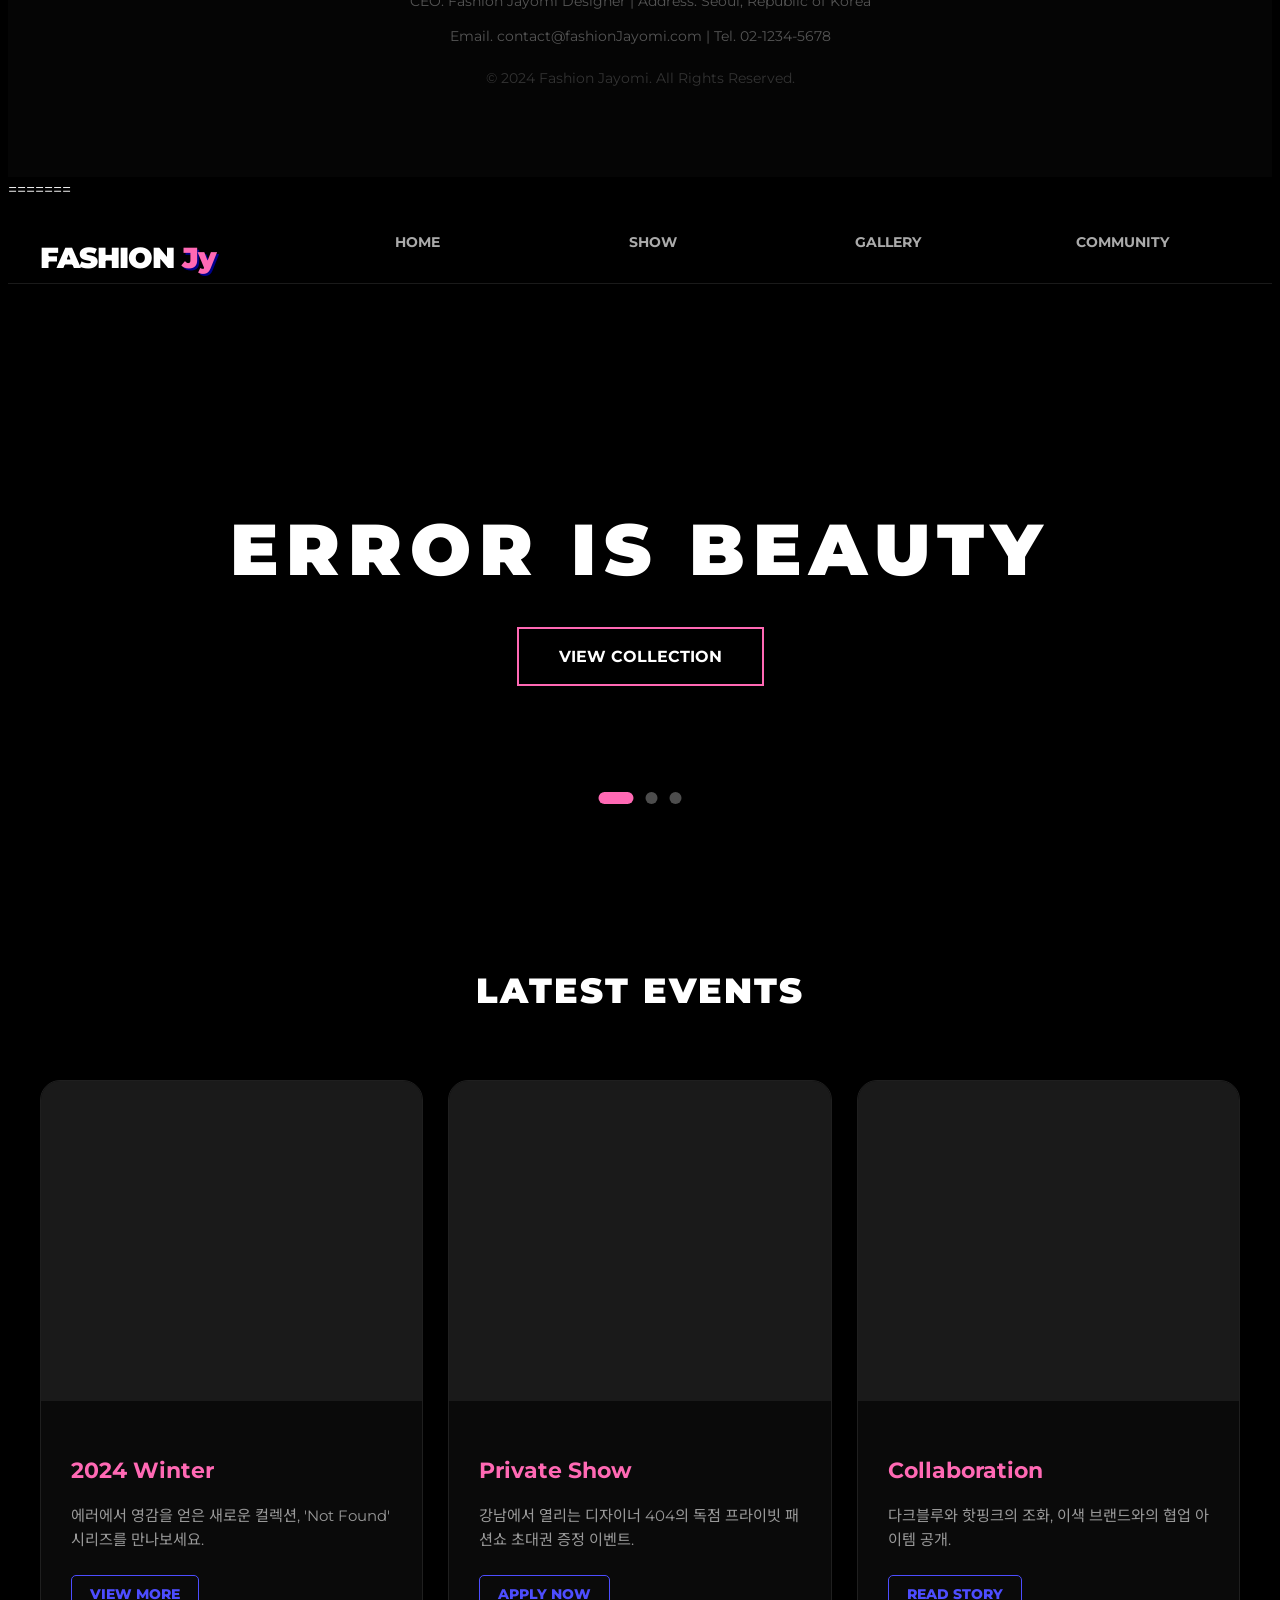
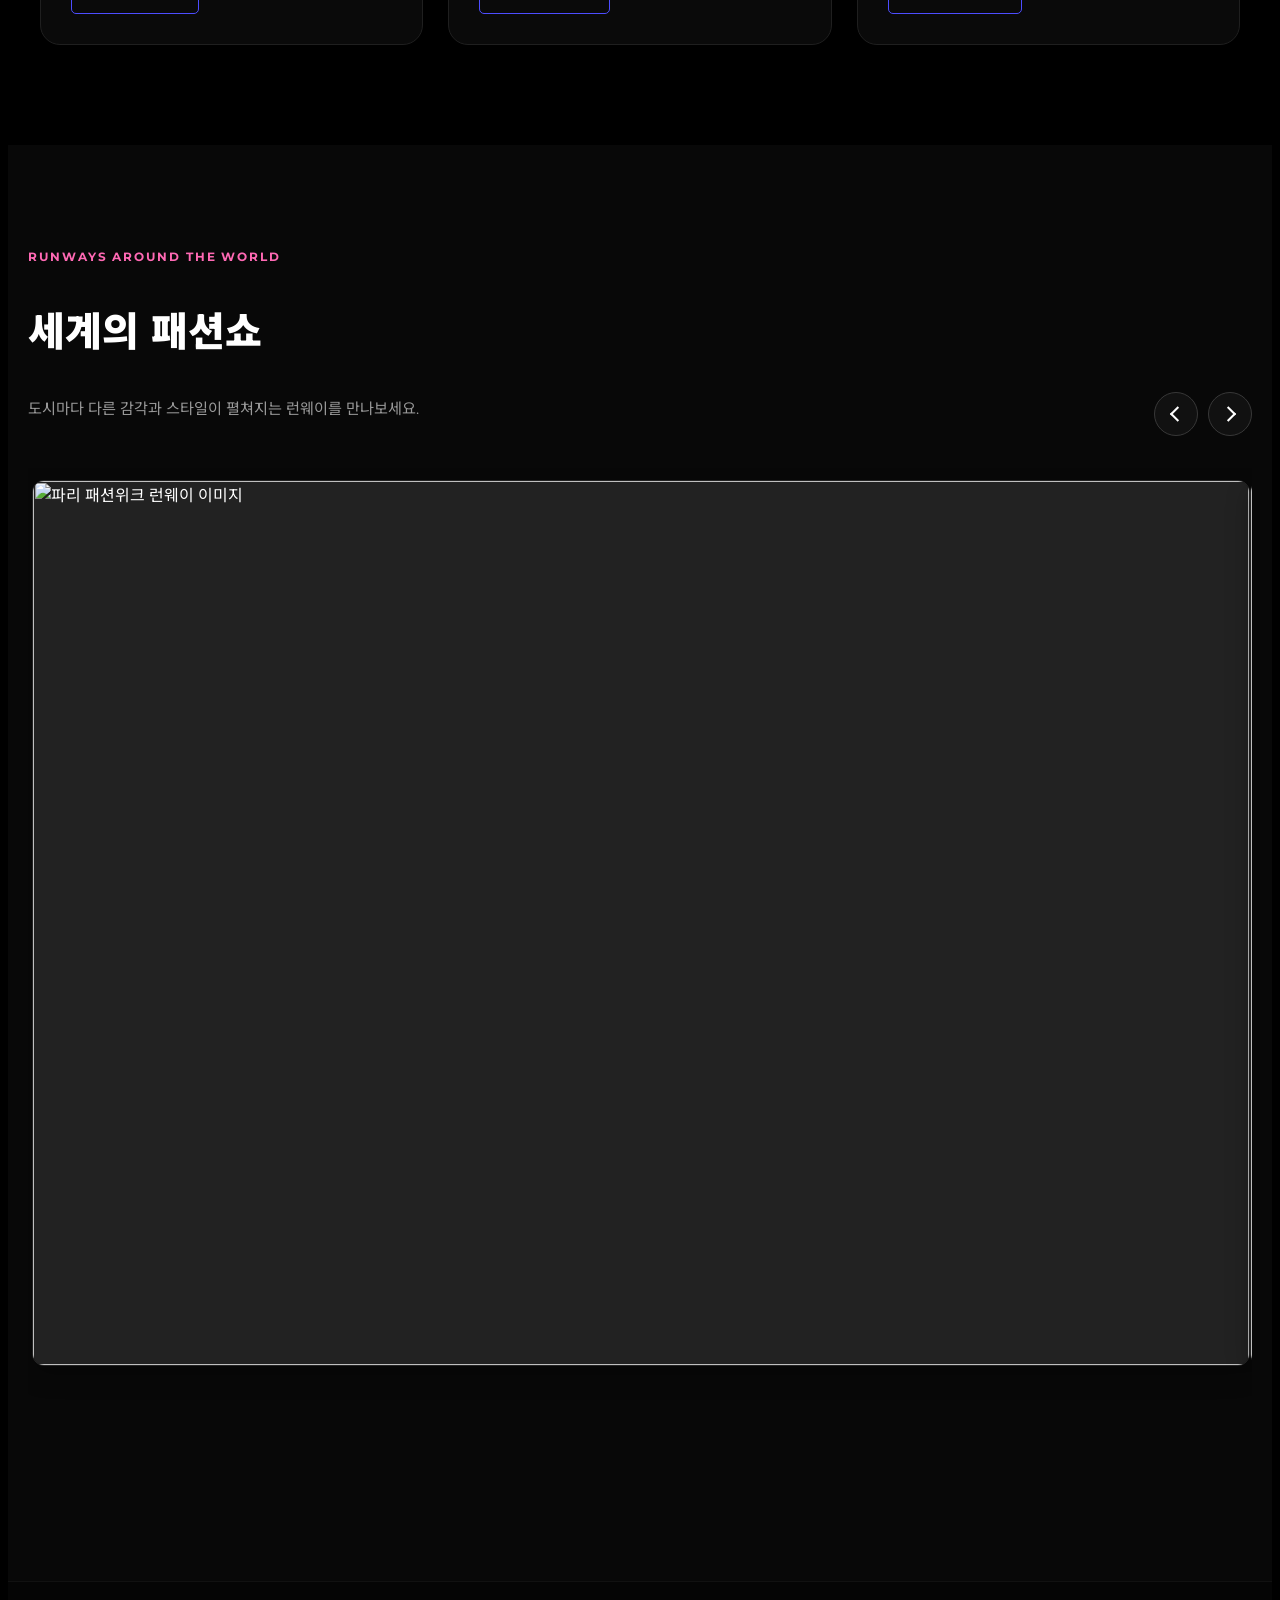
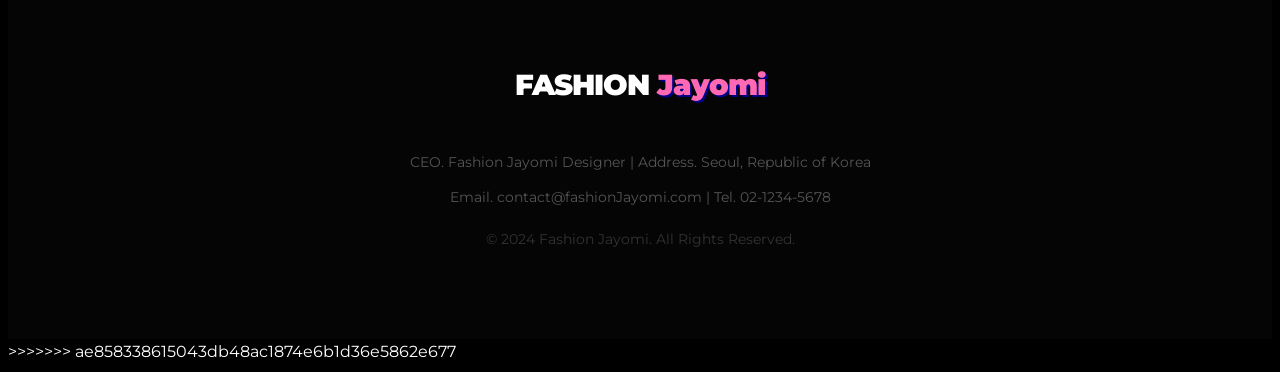
==== commit 4baf009c: "수정" ====
--- a/index.html
+++ b/index.html
@@ -1,332 +1,666 @@
-<!DOCTYPE html>
-<html lang="ko">
-<head>
-    <meta charset="UTF-8">
-    <meta name="viewport" content="width=device-width, initial-scale=1.0">
-    <title>Fashion Jayomi | Designer Portfolio</title>
-    <!-- 구글 폰트 -->
-    <link href="https://fonts.googleapis.com/css2?family=Montserrat:wght@400;700;900&family=Noto+Sans+KR:wght@400;700&display=swap" rel="stylesheet">
-    <link rel="stylesheet" href="https://cdn.jsdelivr.net/npm/swiper@11/swiper-bundle.min.css">
-    <link rel="stylesheet" href="style.css">
-</head>
-<body>
-
-    <header class="site-header" id="siteHeader">
-        <div class="container">
-            <a href="#" class="logo">FASHION <span>Jy</span></a>
-            <button class="menu-toggle" id="menuToggle" type="button" aria-expanded="false" aria-controls="mainNav" aria-label="메뉴 열기">
-                <span></span><span></span><span></span>
-            </button>
-            <nav id="mainNav" aria-label="메인 메뉴">
-                <ul class="menu">
-                    <li><a href="#">Home</a></li>
-                    <li><a href="#">Show</a></li>
-                    <li><a href="#">Gallery</a></li>
-                    <li><a href="#">Community</a></li>
-                </ul>
-            </nav>
-        </div>
-        <div class="mega-menu" id="megaMenu" aria-label="전체 하위 메뉴" aria-hidden="true">
-            <div class="mega-menu-inner container">
-                <div class="mega-menu-spacer" aria-hidden="true"></div>
-                <section class="mega-menu-column" aria-labelledby="submenu-home">
-                    <h2 id="submenu-home">Home</h2>
-                    <a href="#">브랜드 소개</a>
-                    <a href="#">디자이너 스토리</a>
-                    <a href="#">시즌 하이라이트</a>
-                    <a href="#">뉴스레터</a>
-                </section>
-                <section class="mega-menu-column" aria-labelledby="submenu-show">
-                    <h2 id="submenu-show">Show</h2>
-                    <a href="#">런웨이 컬렉션</a>
-                    <a href="#">패션쇼 일정</a>
-                    <a href="#">백스테이지</a>
-                    <a href="#">쇼 다시보기</a>
-                </section>
-                <section class="mega-menu-column" aria-labelledby="submenu-gallery">
-                    <h2 id="submenu-gallery">Gallery</h2>
-                    <a href="#">룩북</a>
-                    <a href="#">캠페인 화보</a>
-                    <a href="#">스타일 아카이브</a>
-                    <a href="#">비하인드 컷</a>
-                </section>
-                <section class="mega-menu-column" aria-labelledby="submenu-community">
-                    <h2 id="submenu-community">Community</h2>
-                    <a href="#">공지사항</a>
-                    <a href="#">이벤트</a>
-                    <a href="#">팬 커뮤니티</a>
-                    <a href="#">문의하기</a>
-                </section>
-            </div>
-        </div>
-    </header>
-
-    <main>
-        <section class="main-banner">
-            <div class="banner-wrapper" id="bannerWrapper">
-                <!-- 배너 1 -->
-                <div class="slide" style="background-image: url('https://images.unsplash.com/photo-1515886657613-9f3515b0c78f?q=80&w=1920');">
-                    <div class="slide-content">
-                        <h2>ERROR IS BEAUTY</h2>
-                        <a href="#" class="btn-outline">VIEW COLLECTION</a>
-                    </div>
-                </div>
-                <!-- 배너 2 -->
-                <div class="slide" style="background-image: url('https://images.unsplash.com/photo-1490481651871-ab68de25d43d?q=80&w=1920');">
-                    <div class="slide-content">
-                        <h2>DEEP BLUE NIGHT</h2>
-                        <a href="#" class="btn-outline">SHOP NOW</a>
-                    </div>
-                </div>
-                <!-- 배너 3 -->
-                <div class="slide" style="background-image: url('https://images.unsplash.com/photo-1529139574466-a303027c1d8b?q=80&w=1920');">
-                    <div class="slide-content">
-                        <h2>PINK REBELLION</h2>
-                        <a href="#" class="btn-outline">EXPLORE</a>
-                    </div>
-                </div>
-            </div>
-            <div class="banner-dots">
-                <span class="dot active"></span>
-                <span class="dot"></span>
-                <span class="dot"></span>
-            </div>
-        </section>
-
-        <section class="event-section">
-            <div class="container">
-                <h2 class="section-title">LATEST EVENTS</h2>
-                <div class="card-wrapper">
-                    <!-- 카드 1: 이미지 교체됨 -->
-                    <div class="card">
-                        <div class="card-img" style="background-image: url('https://images.unsplash.com/photo-1558769132-cb1aea458c5e?q=80&w=800');"></div>
-                        <div class="card-content">
-                            <h3>2024 Winter</h3>
-                            <p>에러에서 영감을 얻은 새로운 컬렉션, 'Not Found' 시리즈를 만나보세요.</p>
-                            <a href="#" class="btn-more">View More</a>
-                        </div>
-                    </div>
-                    <!-- 카드 2 -->
-                    <div class="card">
-                        <div class="card-img" style="background-image: url('https://images.unsplash.com/photo-1441984904996-e0b6ba687e04?q=80&w=800');"></div>
-                        <div class="card-content">
-                            <h3>Private Show</h3>
-                            <p>강남에서 열리는 디자이너 404의 독점 프라이빗 패션쇼 초대권 증정 이벤트.</p>
-                            <a href="#" class="btn-more">Apply Now</a>
-                        </div>
-                    </div>
-                    <!-- 카드 3 -->
-                    <div class="card">
-                        <div class="card-img" style="background-image: url('https://images.unsplash.com/photo-1509631179647-0177331693ae?q=80&w=800');"></div>
-                        <div class="card-content">
-                            <h3>Collaboration</h3>
-                            <p>다크블루와 핫핑크의 조화, 이색 브랜드와의 협업 아이템 공개.</p>
-                            <a href="#" class="btn-more">Read Story</a>
-                        </div>
-                    </div>
-                </div>
-            </div>
-        </section>
-
-        <section class="fashion-week-section" aria-labelledby="fashionWeekTitle">
-            <div class="container">
-                <div class="fashion-week-heading">
-                    <div>
-                        <p class="fashion-week-eyebrow">RUNWAYS AROUND THE WORLD</p>
-                        <h2 class="fashion-week-title" id="fashionWeekTitle">세계의 패션쇼</h2>
-                        <p class="fashion-week-subtitle">도시마다 다른 감각과 스타일이 펼쳐지는 런웨이를 만나보세요.</p>
-                    </div>
-                    <div class="fashion-week-controls">
-                        <button class="fashion-week-button fashion-week-prev" type="button" aria-label="이전 패션쇼"></button>
-                        <button class="fashion-week-button fashion-week-next" type="button" aria-label="다음 패션쇼"></button>
-                    </div>
-                </div>
-
-                <div class="swiper fashion-week-swiper">
-                    <div class="swiper-wrapper">
-                        <article class="swiper-slide fashion-week-card">
-                            <img src="https://picsum.photos/seed/fashion1/600/800" alt="파리 패션위크 런웨이 이미지" width="600" height="800">
-                            <div class="fashion-week-card-content">
-                                <h3>파리 패션위크</h3>
-                                <p class="fashion-week-city">파리, 프랑스</p>
-                                <p class="fashion-week-season">매년 2월 · 9월</p>
-                            </div>
-                        </article>
-                        <article class="swiper-slide fashion-week-card">
-                            <img src="https://picsum.photos/seed/fashion2/600/800" alt="밀라노 패션위크 런웨이 이미지" width="600" height="800">
-                            <div class="fashion-week-card-content">
-                                <h3>밀라노 패션위크</h3>
-                                <p class="fashion-week-city">밀라노, 이탈리아</p>
-                                <p class="fashion-week-season">매년 2월 · 9월</p>
-                            </div>
-                        </article>
-                        <article class="swiper-slide fashion-week-card">
-                            <img src="https://picsum.photos/seed/fashion3/600/800" alt="뉴욕 패션위크 런웨이 이미지" width="600" height="800">
-                            <div class="fashion-week-card-content">
-                                <h3>뉴욕 패션위크</h3>
-                                <p class="fashion-week-city">뉴욕, 미국</p>
-                                <p class="fashion-week-season">매년 2월 · 9월</p>
-                            </div>
-                        </article>
-                        <article class="swiper-slide fashion-week-card">
-                            <img src="https://picsum.photos/seed/fashion4/600/800" alt="런던 패션위크 런웨이 이미지" width="600" height="800">
-                            <div class="fashion-week-card-content">
-                                <h3>런던 패션위크</h3>
-                                <p class="fashion-week-city">런던, 영국</p>
-                                <p class="fashion-week-season">매년 2월 · 9월</p>
-                            </div>
-                        </article>
-                        <article class="swiper-slide fashion-week-card">
-                            <img src="https://picsum.photos/seed/fashion5/600/800" alt="서울 패션위크 런웨이 이미지" width="600" height="800">
-                            <div class="fashion-week-card-content">
-                                <h3>서울 패션위크</h3>
-                                <p class="fashion-week-city">서울, 대한민국</p>
-                                <p class="fashion-week-season">매년 3월 · 9월</p>
-                            </div>
-                        </article>
-                        <article class="swiper-slide fashion-week-card">
-                            <img src="https://picsum.photos/seed/fashion6/600/800" alt="도쿄 패션위크 런웨이 이미지" width="600" height="800">
-                            <div class="fashion-week-card-content">
-                                <h3>도쿄 패션위크</h3>
-                                <p class="fashion-week-city">도쿄, 일본</p>
-                                <p class="fashion-week-season">매년 3월 · 8월</p>
-                            </div>
-                        </article>
-                        <article class="swiper-slide fashion-week-card">
-                            <img src="https://picsum.photos/seed/fashion7/600/800" alt="상하이 패션위크 런웨이 이미지" width="600" height="800">
-                            <div class="fashion-week-card-content">
-                                <h3>상하이 패션위크</h3>
-                                <p class="fashion-week-city">상하이, 중국</p>
-                                <p class="fashion-week-season">매년 3월 · 10월</p>
-                            </div>
-                        </article>
-                    </div>
-                    <div class="fashion-week-pagination" aria-label="패션쇼 슬라이드 페이지"></div>
-                </div>
-            </div>
-        </section>
-    </main>
-
-    <footer>
-        <div class="container">
-            <div class="footer-content">
-                <a href="#" class="logo footer-logo">FASHION <span>Jayomi</span></a>
-                <div class="company-info">
-                    <p>CEO. Fashion Jayomi Designer | Address. Seoul, Republic of Korea</p>
-                    <p>Email. contact@fashionJayomi.com | Tel. 02-1234-5678</p>
-                    <p style="margin-top:20px; color:#333;">&copy; 2024 Fashion Jayomi. All Rights Reserved.</p>
-                </div>
-            </div>
-        </div>
-    </footer>
-
-    <script src="https://cdn.jsdelivr.net/npm/swiper@11/swiper-bundle.min.js"></script>
-    <script>
-        const wrapper = document.getElementById('bannerWrapper');
-        const dots = document.querySelectorAll('.dot');
-        const siteHeader = document.getElementById('siteHeader');
-        const megaMenu = document.getElementById('megaMenu');
-        const menuToggle = document.getElementById('menuToggle');
-        const mainMenuLinks = document.querySelectorAll('.site-header .menu a');
-        let current = 0;
-        let timer;
-
-        function setMegaMenuOpen(isOpen) {
-            siteHeader.classList.toggle('is-menu-open', isOpen);
-            megaMenu.setAttribute('aria-hidden', String(!isOpen));
-        }
-
-        mainMenuLinks.forEach((link) => {
-            link.addEventListener('pointerenter', () => {
-                if (window.matchMedia('(min-width: 769px)').matches) {
-                    setMegaMenuOpen(true);
-                }
-            });
-            link.addEventListener('focus', () => {
-                if (window.matchMedia('(min-width: 769px)').matches) {
-                    setMegaMenuOpen(true);
-                }
-            });
-        });
-
-        siteHeader.addEventListener('pointerleave', () => setMegaMenuOpen(false));
-        siteHeader.addEventListener('focusout', (event) => {
-            if (!siteHeader.contains(event.relatedTarget)) {
-                setMegaMenuOpen(false);
-            }
-        });
-
-        menuToggle.addEventListener('click', () => {
-            const isOpen = menuToggle.getAttribute('aria-expanded') !== 'true';
-            menuToggle.setAttribute('aria-expanded', String(isOpen));
-            menuToggle.setAttribute('aria-label', isOpen ? '메뉴 닫기' : '메뉴 열기');
-            siteHeader.classList.toggle('is-mobile-nav-open', isOpen);
-        });
-
-        siteHeader.addEventListener('keydown', (event) => {
-            if (event.key === 'Escape') {
-                setMegaMenuOpen(false);
-                siteHeader.classList.remove('is-mobile-nav-open');
-                menuToggle.setAttribute('aria-expanded', 'false');
-                menuToggle.setAttribute('aria-label', '메뉴 열기');
-                menuToggle.focus();
-            }
-        });
-
-        function slide(idx) {
-            if(idx < 0) idx = 2;
-            if(idx > 2) idx = 0;
-            current = idx;
-            wrapper.style.transform = `translateX(-${current * (100/3)}%)`;
-            dots.forEach((d, i) => d.classList.toggle('active', i === current));
-        }
-
-        function startTimer() {
-            timer = setInterval(() => slide(current + 1), 3000);
-        }
-
-        dots.forEach((d, i) => {
-            d.addEventListener('click', () => {
-                clearInterval(timer);
-                slide(i);
-                setTimeout(startTimer, 2000); // 클릭 후 2초 뒤 자동재생 재개
-            });
-        });
-
-        startTimer();
-
-        new Swiper('.fashion-week-swiper', {
-            loop: true,
-            loopAdditionalSlides: 3,
-            slidesPerView: 1.2,
-            spaceBetween: 20,
-            grabCursor: true,
-            speed: 600,
-            autoplay: {
-                delay: 3000,
-                disableOnInteraction: true,
-                pauseOnMouseEnter: true
-            },
-            navigation: {
-                nextEl: '.fashion-week-next',
-                prevEl: '.fashion-week-prev'
-            },
-            pagination: {
-                el: '.fashion-week-pagination',
-                clickable: true
-            },
-            breakpoints: {
-                480: {
-                    slidesPerView: 2
-                },
-                768: {
-                    slidesPerView: 3
-                },
-                1200: {
-                    slidesPerView: 4
-                }
-            }
-        });
-    </script>
-</body>
+<<<<<<< HEAD
+<!DOCTYPE html>
+<html lang="ko">
+<head>
+    <meta charset="UTF-8">
+    <meta name="viewport" content="width=device-width, initial-scale=1.0">
+    <title>Fashion Jayomi | Designer Portfolio</title>
+    <!-- 구글 폰트 -->
+    <link href="https://fonts.googleapis.com/css2?family=Montserrat:wght@400;700;900&family=Noto+Sans+KR:wght@400;700&display=swap" rel="stylesheet">
+    <link rel="stylesheet" href="https://cdn.jsdelivr.net/npm/swiper@11/swiper-bundle.min.css">
+    <link rel="stylesheet" href="style.css">
+</head>
+<body>
+
+    <header class="site-header" id="siteHeader">
+        <div class="container">
+            <a href="#" class="logo">FASHION <span>Jy</span></a>
+            <button class="menu-toggle" id="menuToggle" type="button" aria-expanded="false" aria-controls="mainNav" aria-label="메뉴 열기">
+                <span></span><span></span><span></span>
+            </button>
+            <nav id="mainNav" aria-label="메인 메뉴">
+                <ul class="menu">
+                    <li><a href="#">Home</a></li>
+                    <li><a href="#">Show</a></li>
+                    <li><a href="#">Gallery</a></li>
+                    <li><a href="#">Community</a></li>
+                </ul>
+            </nav>
+        </div>
+        <div class="mega-menu" id="megaMenu" aria-label="전체 하위 메뉴" aria-hidden="true">
+            <div class="mega-menu-inner container">
+                <div class="mega-menu-spacer" aria-hidden="true"></div>
+                <section class="mega-menu-column" aria-labelledby="submenu-home">
+                    <h2 id="submenu-home">Home</h2>
+                    <a href="#">브랜드 소개</a>
+                    <a href="#">디자이너 스토리</a>
+                    <a href="#">시즌 하이라이트</a>
+                    <a href="#">뉴스레터</a>
+                </section>
+                <section class="mega-menu-column" aria-labelledby="submenu-show">
+                    <h2 id="submenu-show">Show</h2>
+                    <a href="#">런웨이 컬렉션</a>
+                    <a href="#">패션쇼 일정</a>
+                    <a href="#">백스테이지</a>
+                    <a href="#">쇼 다시보기</a>
+                </section>
+                <section class="mega-menu-column" aria-labelledby="submenu-gallery">
+                    <h2 id="submenu-gallery">Gallery</h2>
+                    <a href="#">룩북</a>
+                    <a href="#">캠페인 화보</a>
+                    <a href="#">스타일 아카이브</a>
+                    <a href="#">비하인드 컷</a>
+                </section>
+                <section class="mega-menu-column" aria-labelledby="submenu-community">
+                    <h2 id="submenu-community">Community</h2>
+                    <a href="#">공지사항</a>
+                    <a href="#">이벤트</a>
+                    <a href="#">팬 커뮤니티</a>
+                    <a href="#">문의하기</a>
+                </section>
+            </div>
+        </div>
+    </header>
+
+    <main>
+        <section class="main-banner">
+            <div class="banner-wrapper" id="bannerWrapper">
+                <!-- 배너 1 -->
+                <div class="slide" style="background-image: url('https://images.unsplash.com/photo-1515886657613-9f3515b0c78f?q=80&w=1920');">
+                    <div class="slide-content">
+                        <h2>ERROR IS BEAUTY</h2>
+                        <a href="#" class="btn-outline">VIEW COLLECTION</a>
+                    </div>
+                </div>
+                <!-- 배너 2 -->
+                <div class="slide" style="background-image: url('https://images.unsplash.com/photo-1490481651871-ab68de25d43d?q=80&w=1920');">
+                    <div class="slide-content">
+                        <h2>DEEP BLUE NIGHT</h2>
+                        <a href="#" class="btn-outline">SHOP NOW</a>
+                    </div>
+                </div>
+                <!-- 배너 3 -->
+                <div class="slide" style="background-image: url('https://images.unsplash.com/photo-1529139574466-a303027c1d8b?q=80&w=1920');">
+                    <div class="slide-content">
+                        <h2>PINK REBELLION</h2>
+                        <a href="#" class="btn-outline">EXPLORE</a>
+                    </div>
+                </div>
+            </div>
+            <div class="banner-dots">
+                <span class="dot active"></span>
+                <span class="dot"></span>
+                <span class="dot"></span>
+            </div>
+        </section>
+
+        <section class="event-section">
+            <div class="container">
+                <h2 class="section-title">LATEST EVENTS</h2>
+                <div class="card-wrapper">
+                    <!-- 카드 1: 이미지 교체됨 -->
+                    <div class="card">
+                        <div class="card-img" style="background-image: url('https://images.unsplash.com/photo-1558769132-cb1aea458c5e?q=80&w=800');"></div>
+                        <div class="card-content">
+                            <h3>2024 Winter</h3>
+                            <p>에러에서 영감을 얻은 새로운 컬렉션, 'Not Found' 시리즈를 만나보세요.</p>
+                            <a href="#" class="btn-more">View More</a>
+                        </div>
+                    </div>
+                    <!-- 카드 2 -->
+                    <div class="card">
+                        <div class="card-img" style="background-image: url('https://images.unsplash.com/photo-1441984904996-e0b6ba687e04?q=80&w=800');"></div>
+                        <div class="card-content">
+                            <h3>Private Show</h3>
+                            <p>강남에서 열리는 디자이너 404의 독점 프라이빗 패션쇼 초대권 증정 이벤트.</p>
+                            <a href="#" class="btn-more">Apply Now</a>
+                        </div>
+                    </div>
+                    <!-- 카드 3 -->
+                    <div class="card">
+                        <div class="card-img" style="background-image: url('https://images.unsplash.com/photo-1509631179647-0177331693ae?q=80&w=800');"></div>
+                        <div class="card-content">
+                            <h3>Collaboration</h3>
+                            <p>다크블루와 핫핑크의 조화, 이색 브랜드와의 협업 아이템 공개.</p>
+                            <a href="#" class="btn-more">Read Story</a>
+                        </div>
+                    </div>
+                </div>
+            </div>
+        </section>
+
+        <section class="fashion-week-section" aria-labelledby="fashionWeekTitle">
+            <div class="container">
+                <div class="fashion-week-heading">
+                    <div>
+                        <p class="fashion-week-eyebrow">RUNWAYS AROUND THE WORLD</p>
+                        <h2 class="fashion-week-title" id="fashionWeekTitle">세계의 패션쇼</h2>
+                        <p class="fashion-week-subtitle">도시마다 다른 감각과 스타일이 펼쳐지는 런웨이를 만나보세요.</p>
+                    </div>
+                    <div class="fashion-week-controls">
+                        <button class="fashion-week-button fashion-week-prev" type="button" aria-label="이전 패션쇼"></button>
+                        <button class="fashion-week-button fashion-week-next" type="button" aria-label="다음 패션쇼"></button>
+                    </div>
+                </div>
+
+                <div class="swiper fashion-week-swiper">
+                    <div class="swiper-wrapper">
+                        <article class="swiper-slide fashion-week-card">
+                            <img src="https://picsum.photos/seed/fashion1/600/800" alt="파리 패션위크 런웨이 이미지" width="600" height="800">
+                            <div class="fashion-week-card-content">
+                                <h3>파리 패션위크</h3>
+                                <p class="fashion-week-city">파리, 프랑스</p>
+                                <p class="fashion-week-season">매년 2월 · 9월</p>
+                            </div>
+                        </article>
+                        <article class="swiper-slide fashion-week-card">
+                            <img src="https://picsum.photos/seed/fashion2/600/800" alt="밀라노 패션위크 런웨이 이미지" width="600" height="800">
+                            <div class="fashion-week-card-content">
+                                <h3>밀라노 패션위크</h3>
+                                <p class="fashion-week-city">밀라노, 이탈리아</p>
+                                <p class="fashion-week-season">매년 2월 · 9월</p>
+                            </div>
+                        </article>
+                        <article class="swiper-slide fashion-week-card">
+                            <img src="https://picsum.photos/seed/fashion3/600/800" alt="뉴욕 패션위크 런웨이 이미지" width="600" height="800">
+                            <div class="fashion-week-card-content">
+                                <h3>뉴욕 패션위크</h3>
+                                <p class="fashion-week-city">뉴욕, 미국</p>
+                                <p class="fashion-week-season">매년 2월 · 9월</p>
+                            </div>
+                        </article>
+                        <article class="swiper-slide fashion-week-card">
+                            <img src="https://picsum.photos/seed/fashion4/600/800" alt="런던 패션위크 런웨이 이미지" width="600" height="800">
+                            <div class="fashion-week-card-content">
+                                <h3>런던 패션위크</h3>
+                                <p class="fashion-week-city">런던, 영국</p>
+                                <p class="fashion-week-season">매년 2월 · 9월</p>
+                            </div>
+                        </article>
+                        <article class="swiper-slide fashion-week-card">
+                            <img src="https://picsum.photos/seed/fashion5/600/800" alt="서울 패션위크 런웨이 이미지" width="600" height="800">
+                            <div class="fashion-week-card-content">
+                                <h3>서울 패션위크</h3>
+                                <p class="fashion-week-city">서울, 대한민국</p>
+                                <p class="fashion-week-season">매년 3월 · 9월</p>
+                            </div>
+                        </article>
+                        <article class="swiper-slide fashion-week-card">
+                            <img src="https://picsum.photos/seed/fashion6/600/800" alt="도쿄 패션위크 런웨이 이미지" width="600" height="800">
+                            <div class="fashion-week-card-content">
+                                <h3>도쿄 패션위크</h3>
+                                <p class="fashion-week-city">도쿄, 일본</p>
+                                <p class="fashion-week-season">매년 3월 · 8월</p>
+                            </div>
+                        </article>
+                        <article class="swiper-slide fashion-week-card">
+                            <img src="https://picsum.photos/seed/fashion7/600/800" alt="상하이 패션위크 런웨이 이미지" width="600" height="800">
+                            <div class="fashion-week-card-content">
+                                <h3>상하이 패션위크</h3>
+                                <p class="fashion-week-city">상하이, 중국</p>
+                                <p class="fashion-week-season">매년 3월 · 10월</p>
+                            </div>
+                        </article>
+                    </div>
+                    <div class="fashion-week-pagination" aria-label="패션쇼 슬라이드 페이지"></div>
+                </div>
+            </div>
+        </section>
+    </main>
+
+    <footer>
+        <div class="container">
+            <div class="footer-content">
+                <a href="#" class="logo footer-logo">FASHION <span>Jayomi</span></a>
+                <div class="company-info">
+                    <p>CEO. Fashion Jayomi Designer | Address. Seoul, Republic of Korea</p>
+                    <p>Email. contact@fashionJayomi.com | Tel. 02-1234-5678</p>
+                    <p style="margin-top:20px; color:#333;">&copy; 2024 Fashion Jayomi. All Rights Reserved.</p>
+                </div>
+            </div>
+        </div>
+    </footer>
+
+    <script src="https://cdn.jsdelivr.net/npm/swiper@11/swiper-bundle.min.js"></script>
+    <script>
+        const wrapper = document.getElementById('bannerWrapper');
+        const dots = document.querySelectorAll('.dot');
+        const siteHeader = document.getElementById('siteHeader');
+        const megaMenu = document.getElementById('megaMenu');
+        const menuToggle = document.getElementById('menuToggle');
+        const mainMenuLinks = document.querySelectorAll('.site-header .menu a');
+        let current = 0;
+        let timer;
+
+        function setMegaMenuOpen(isOpen) {
+            siteHeader.classList.toggle('is-menu-open', isOpen);
+            megaMenu.setAttribute('aria-hidden', String(!isOpen));
+        }
+
+        mainMenuLinks.forEach((link) => {
+            link.addEventListener('pointerenter', () => {
+                if (window.matchMedia('(min-width: 769px)').matches) {
+                    setMegaMenuOpen(true);
+                }
+            });
+            link.addEventListener('focus', () => {
+                if (window.matchMedia('(min-width: 769px)').matches) {
+                    setMegaMenuOpen(true);
+                }
+            });
+        });
+
+        siteHeader.addEventListener('pointerleave', () => setMegaMenuOpen(false));
+        siteHeader.addEventListener('focusout', (event) => {
+            if (!siteHeader.contains(event.relatedTarget)) {
+                setMegaMenuOpen(false);
+            }
+        });
+
+        menuToggle.addEventListener('click', () => {
+            const isOpen = menuToggle.getAttribute('aria-expanded') !== 'true';
+            menuToggle.setAttribute('aria-expanded', String(isOpen));
+            menuToggle.setAttribute('aria-label', isOpen ? '메뉴 닫기' : '메뉴 열기');
+            siteHeader.classList.toggle('is-mobile-nav-open', isOpen);
+        });
+
+        siteHeader.addEventListener('keydown', (event) => {
+            if (event.key === 'Escape') {
+                setMegaMenuOpen(false);
+                siteHeader.classList.remove('is-mobile-nav-open');
+                menuToggle.setAttribute('aria-expanded', 'false');
+                menuToggle.setAttribute('aria-label', '메뉴 열기');
+                menuToggle.focus();
+            }
+        });
+
+        function slide(idx) {
+            if(idx < 0) idx = 2;
+            if(idx > 2) idx = 0;
+            current = idx;
+            wrapper.style.transform = `translateX(-${current * (100/3)}%)`;
+            dots.forEach((d, i) => d.classList.toggle('active', i === current));
+        }
+
+        function startTimer() {
+            timer = setInterval(() => slide(current + 1), 3000);
+        }
+
+        dots.forEach((d, i) => {
+            d.addEventListener('click', () => {
+                clearInterval(timer);
+                slide(i);
+                setTimeout(startTimer, 2000); // 클릭 후 2초 뒤 자동재생 재개
+            });
+        });
+
+        startTimer();
+
+        new Swiper('.fashion-week-swiper', {
+            loop: true,
+            loopAdditionalSlides: 3,
+            slidesPerView: 1.2,
+            spaceBetween: 20,
+            grabCursor: true,
+            speed: 600,
+            autoplay: {
+                delay: 3000,
+                disableOnInteraction: true,
+                pauseOnMouseEnter: true
+            },
+            navigation: {
+                nextEl: '.fashion-week-next',
+                prevEl: '.fashion-week-prev'
+            },
+            pagination: {
+                el: '.fashion-week-pagination',
+                clickable: true
+            },
+            breakpoints: {
+                480: {
+                    slidesPerView: 2
+                },
+                768: {
+                    slidesPerView: 3
+                },
+                1200: {
+                    slidesPerView: 4
+                }
+            }
+        });
+    </script>
+</body>
+=======
+<!DOCTYPE html>
+<html lang="ko">
+<head>
+    <meta charset="UTF-8">
+    <meta name="viewport" content="width=device-width, initial-scale=1.0">
+    <title>Fashion Jayomi | Designer Portfolio</title>
+    <!-- 구글 폰트 -->
+    <link href="https://fonts.googleapis.com/css2?family=Montserrat:wght@400;700;900&family=Noto+Sans+KR:wght@400;700&display=swap" rel="stylesheet">
+    <link rel="stylesheet" href="https://cdn.jsdelivr.net/npm/swiper@11/swiper-bundle.min.css">
+    <link rel="stylesheet" href="style.css">
+</head>
+<body>
+
+    <header class="site-header" id="siteHeader">
+        <div class="container">
+            <a href="#" class="logo">FASHION <span>Jy</span></a>
+            <button class="menu-toggle" id="menuToggle" type="button" aria-expanded="false" aria-controls="mainNav" aria-label="메뉴 열기">
+                <span></span><span></span><span></span>
+            </button>
+            <nav id="mainNav" aria-label="메인 메뉴">
+                <ul class="menu">
+                    <li><a href="#">Home</a></li>
+                    <li><a href="#">Show</a></li>
+                    <li><a href="#">Gallery</a></li>
+                    <li><a href="#">Community</a></li>
+                </ul>
+            </nav>
+        </div>
+        <div class="mega-menu" id="megaMenu" aria-label="전체 하위 메뉴" aria-hidden="true">
+            <div class="mega-menu-inner container">
+                <div class="mega-menu-spacer" aria-hidden="true"></div>
+                <section class="mega-menu-column" aria-labelledby="submenu-home">
+                    <h2 id="submenu-home">Home</h2>
+                    <a href="#">브랜드 소개</a>
+                    <a href="#">디자이너 스토리</a>
+                    <a href="#">시즌 하이라이트</a>
+                    <a href="#">뉴스레터</a>
+                </section>
+                <section class="mega-menu-column" aria-labelledby="submenu-show">
+                    <h2 id="submenu-show">Show</h2>
+                    <a href="#">런웨이 컬렉션</a>
+                    <a href="#">패션쇼 일정</a>
+                    <a href="#">백스테이지</a>
+                    <a href="#">쇼 다시보기</a>
+                </section>
+                <section class="mega-menu-column" aria-labelledby="submenu-gallery">
+                    <h2 id="submenu-gallery">Gallery</h2>
+                    <a href="#">룩북</a>
+                    <a href="#">캠페인 화보</a>
+                    <a href="#">스타일 아카이브</a>
+                    <a href="#">비하인드 컷</a>
+                </section>
+                <section class="mega-menu-column" aria-labelledby="submenu-community">
+                    <h2 id="submenu-community">Community</h2>
+                    <a href="#">공지사항</a>
+                    <a href="#">이벤트</a>
+                    <a href="#">팬 커뮤니티</a>
+                    <a href="#">문의하기</a>
+                </section>
+            </div>
+        </div>
+    </header>
+
+    <main>
+        <section class="main-banner">
+            <div class="banner-wrapper" id="bannerWrapper">
+                <!-- 배너 1 -->
+                <div class="slide" style="background-image: url('https://images.unsplash.com/photo-1515886657613-9f3515b0c78f?q=80&w=1920');">
+                    <div class="slide-content">
+                        <h2>ERROR IS BEAUTY</h2>
+                        <a href="#" class="btn-outline">VIEW COLLECTION</a>
+                    </div>
+                </div>
+                <!-- 배너 2 -->
+                <div class="slide" style="background-image: url('https://images.unsplash.com/photo-1490481651871-ab68de25d43d?q=80&w=1920');">
+                    <div class="slide-content">
+                        <h2>DEEP BLUE NIGHT</h2>
+                        <a href="#" class="btn-outline">SHOP NOW</a>
+                    </div>
+                </div>
+                <!-- 배너 3 -->
+                <div class="slide" style="background-image: url('https://images.unsplash.com/photo-1529139574466-a303027c1d8b?q=80&w=1920');">
+                    <div class="slide-content">
+                        <h2>PINK REBELLION</h2>
+                        <a href="#" class="btn-outline">EXPLORE</a>
+                    </div>
+                </div>
+            </div>
+            <div class="banner-dots">
+                <span class="dot active"></span>
+                <span class="dot"></span>
+                <span class="dot"></span>
+            </div>
+        </section>
+
+        <section class="event-section">
+            <div class="container">
+                <h2 class="section-title">LATEST EVENTS</h2>
+                <div class="card-wrapper">
+                    <!-- 카드 1: 이미지 교체됨 -->
+                    <div class="card">
+                        <div class="card-img" style="background-image: url('https://images.unsplash.com/photo-1558769132-cb1aea458c5e?q=80&w=800');"></div>
+                        <div class="card-content">
+                            <h3>2024 Winter</h3>
+                            <p>에러에서 영감을 얻은 새로운 컬렉션, 'Not Found' 시리즈를 만나보세요.</p>
+                            <a href="#" class="btn-more">View More</a>
+                        </div>
+                    </div>
+                    <!-- 카드 2 -->
+                    <div class="card">
+                        <div class="card-img" style="background-image: url('https://images.unsplash.com/photo-1441984904996-e0b6ba687e04?q=80&w=800');"></div>
+                        <div class="card-content">
+                            <h3>Private Show</h3>
+                            <p>강남에서 열리는 디자이너 404의 독점 프라이빗 패션쇼 초대권 증정 이벤트.</p>
+                            <a href="#" class="btn-more">Apply Now</a>
+                        </div>
+                    </div>
+                    <!-- 카드 3 -->
+                    <div class="card">
+                        <div class="card-img" style="background-image: url('https://images.unsplash.com/photo-1509631179647-0177331693ae?q=80&w=800');"></div>
+                        <div class="card-content">
+                            <h3>Collaboration</h3>
+                            <p>다크블루와 핫핑크의 조화, 이색 브랜드와의 협업 아이템 공개.</p>
+                            <a href="#" class="btn-more">Read Story</a>
+                        </div>
+                    </div>
+                </div>
+            </div>
+        </section>
+
+        <section class="fashion-week-section" aria-labelledby="fashionWeekTitle">
+            <div class="container">
+                <div class="fashion-week-heading">
+                    <div>
+                        <p class="fashion-week-eyebrow">RUNWAYS AROUND THE WORLD</p>
+                        <h2 class="fashion-week-title" id="fashionWeekTitle">세계의 패션쇼</h2>
+                        <p class="fashion-week-subtitle">도시마다 다른 감각과 스타일이 펼쳐지는 런웨이를 만나보세요.</p>
+                    </div>
+                    <div class="fashion-week-controls">
+                        <button class="fashion-week-button fashion-week-prev" type="button" aria-label="이전 패션쇼"></button>
+                        <button class="fashion-week-button fashion-week-next" type="button" aria-label="다음 패션쇼"></button>
+                    </div>
+                </div>
+
+                <div class="swiper fashion-week-swiper">
+                    <div class="swiper-wrapper">
+                        <article class="swiper-slide fashion-week-card">
+                            <img src="https://picsum.photos/seed/fashion1/600/800" alt="파리 패션위크 런웨이 이미지" width="600" height="800">
+                            <div class="fashion-week-card-content">
+                                <h3>파리 패션위크</h3>
+                                <p class="fashion-week-city">파리, 프랑스</p>
+                                <p class="fashion-week-season">매년 2월 · 9월</p>
+                            </div>
+                        </article>
+                        <article class="swiper-slide fashion-week-card">
+                            <img src="https://picsum.photos/seed/fashion2/600/800" alt="밀라노 패션위크 런웨이 이미지" width="600" height="800">
+                            <div class="fashion-week-card-content">
+                                <h3>밀라노 패션위크</h3>
+                                <p class="fashion-week-city">밀라노, 이탈리아</p>
+                                <p class="fashion-week-season">매년 2월 · 9월</p>
+                            </div>
+                        </article>
+                        <article class="swiper-slide fashion-week-card">
+                            <img src="https://picsum.photos/seed/fashion3/600/800" alt="뉴욕 패션위크 런웨이 이미지" width="600" height="800">
+                            <div class="fashion-week-card-content">
+                                <h3>뉴욕 패션위크</h3>
+                                <p class="fashion-week-city">뉴욕, 미국</p>
+                                <p class="fashion-week-season">매년 2월 · 9월</p>
+                            </div>
+                        </article>
+                        <article class="swiper-slide fashion-week-card">
+                            <img src="https://picsum.photos/seed/fashion4/600/800" alt="런던 패션위크 런웨이 이미지" width="600" height="800">
+                            <div class="fashion-week-card-content">
+                                <h3>런던 패션위크</h3>
+                                <p class="fashion-week-city">런던, 영국</p>
+                                <p class="fashion-week-season">매년 2월 · 9월</p>
+                            </div>
+                        </article>
+                        <article class="swiper-slide fashion-week-card">
+                            <img src="https://picsum.photos/seed/fashion5/600/800" alt="서울 패션위크 런웨이 이미지" width="600" height="800">
+                            <div class="fashion-week-card-content">
+                                <h3>서울 패션위크</h3>
+                                <p class="fashion-week-city">서울, 대한민국</p>
+                                <p class="fashion-week-season">매년 3월 · 9월</p>
+                            </div>
+                        </article>
+                        <article class="swiper-slide fashion-week-card">
+                            <img src="https://picsum.photos/seed/fashion6/600/800" alt="도쿄 패션위크 런웨이 이미지" width="600" height="800">
+                            <div class="fashion-week-card-content">
+                                <h3>도쿄 패션위크</h3>
+                                <p class="fashion-week-city">도쿄, 일본</p>
+                                <p class="fashion-week-season">매년 3월 · 8월</p>
+                            </div>
+                        </article>
+                        <article class="swiper-slide fashion-week-card">
+                            <img src="https://picsum.photos/seed/fashion7/600/800" alt="상하이 패션위크 런웨이 이미지" width="600" height="800">
+                            <div class="fashion-week-card-content">
+                                <h3>상하이 패션위크</h3>
+                                <p class="fashion-week-city">상하이, 중국</p>
+                                <p class="fashion-week-season">매년 3월 · 10월</p>
+                            </div>
+                        </article>
+                    </div>
+                    <div class="fashion-week-pagination" aria-label="패션쇼 슬라이드 페이지"></div>
+                </div>
+            </div>
+        </section>
+    </main>
+
+    <footer>
+        <div class="container">
+            <div class="footer-content">
+                <a href="#" class="logo footer-logo">FASHION <span>Jayomi</span></a>
+                <div class="company-info">
+                    <p>CEO. Fashion Jayomi Designer | Address. Seoul, Republic of Korea</p>
+                    <p>Email. contact@fashionJayomi.com | Tel. 02-1234-5678</p>
+                    <p style="margin-top:20px; color:#333;">&copy; 2024 Fashion Jayomi. All Rights Reserved.</p>
+                </div>
+            </div>
+        </div>
+    </footer>
+
+    <script src="https://cdn.jsdelivr.net/npm/swiper@11/swiper-bundle.min.js"></script>
+    <script>
+        const wrapper = document.getElementById('bannerWrapper');
+        const dots = document.querySelectorAll('.dot');
+        const siteHeader = document.getElementById('siteHeader');
+        const megaMenu = document.getElementById('megaMenu');
+        const menuToggle = document.getElementById('menuToggle');
+        const mainMenuLinks = document.querySelectorAll('.site-header .menu a');
+        let current = 0;
+        let timer;
+
+        function setMegaMenuOpen(isOpen) {
+            siteHeader.classList.toggle('is-menu-open', isOpen);
+            megaMenu.setAttribute('aria-hidden', String(!isOpen));
+        }
+
+        mainMenuLinks.forEach((link) => {
+            link.addEventListener('pointerenter', () => {
+                if (window.matchMedia('(min-width: 769px)').matches) {
+                    setMegaMenuOpen(true);
+                }
+            });
+            link.addEventListener('focus', () => {
+                if (window.matchMedia('(min-width: 769px)').matches) {
+                    setMegaMenuOpen(true);
+                }
+            });
+        });
+
+        siteHeader.addEventListener('pointerleave', () => setMegaMenuOpen(false));
+        siteHeader.addEventListener('focusout', (event) => {
+            if (!siteHeader.contains(event.relatedTarget)) {
+                setMegaMenuOpen(false);
+            }
+        });
+
+        menuToggle.addEventListener('click', () => {
+            const isOpen = menuToggle.getAttribute('aria-expanded') !== 'true';
+            menuToggle.setAttribute('aria-expanded', String(isOpen));
+            menuToggle.setAttribute('aria-label', isOpen ? '메뉴 닫기' : '메뉴 열기');
+            siteHeader.classList.toggle('is-mobile-nav-open', isOpen);
+        });
+
+        siteHeader.addEventListener('keydown', (event) => {
+            if (event.key === 'Escape') {
+                setMegaMenuOpen(false);
+                siteHeader.classList.remove('is-mobile-nav-open');
+                menuToggle.setAttribute('aria-expanded', 'false');
+                menuToggle.setAttribute('aria-label', '메뉴 열기');
+                menuToggle.focus();
+            }
+        });
+
+        function slide(idx) {
+            if(idx < 0) idx = 2;
+            if(idx > 2) idx = 0;
+            current = idx;
+            wrapper.style.transform = `translateX(-${current * (100/3)}%)`;
+            dots.forEach((d, i) => d.classList.toggle('active', i === current));
+        }
+
+        function startTimer() {
+            timer = setInterval(() => slide(current + 1), 3000);
+        }
+
+        dots.forEach((d, i) => {
+            d.addEventListener('click', () => {
+                clearInterval(timer);
+                slide(i);
+                setTimeout(startTimer, 2000); // 클릭 후 2초 뒤 자동재생 재개
+            });
+        });
+
+        startTimer();
+
+        new Swiper('.fashion-week-swiper', {
+            loop: true,
+            loopAdditionalSlides: 3,
+            slidesPerView: 1.2,
+            spaceBetween: 20,
+            grabCursor: true,
+            speed: 600,
+            autoplay: {
+                delay: 3000,
+                disableOnInteraction: true,
+                pauseOnMouseEnter: true
+            },
+            navigation: {
+                nextEl: '.fashion-week-next',
+                prevEl: '.fashion-week-prev'
+            },
+            pagination: {
+                el: '.fashion-week-pagination',
+                clickable: true
+            },
+            breakpoints: {
+                480: {
+                    slidesPerView: 2
+                },
+                768: {
+                    slidesPerView: 3
+                },
+                1200: {
+                    slidesPerView: 4
+                }
+            }
+        });
+    </script>
+</body>
+>>>>>>> ae858338615043db48ac1874e6b1d36e5862e677
 </html>
--- a/style.css
+++ b/style.css
@@ -1,509 +1,1021 @@
-/* 초기화 */
-        * { margin: 0; padding: 0; box-sizing: border-box; }
-
-        body {
-            background-color: #000000 !important;
-            color: #ffffff;
-            font-family: 'Montserrat', 'Noto Sans KR', sans-serif;
-            line-height: 1.6;
-        }
-
-        .container {
-            max-width: 1200px;
-            margin: 0 auto;
-            padding: 0 20px;
-        }
-
-        /* 상단 헤더 */
-        header {
-            height: 80px;
-            display: flex;
-            align-items: center;
-            border-bottom: 1px solid #1a1a1a;
-            background-color: #000;
-        }
-
-        header .container {
-            width: 100%;
-            display: flex;
-            justify-content: space-between;
-            align-items: center;
-        }
-
-        .logo { font-size: 1.8rem; font-weight: 900; color: #fff; text-decoration: none; letter-spacing: -1px; }
-        .logo span { color: #ff69b4; text-shadow: 2px 2px 0px #00008b; }
-
-        .menu { display: flex; gap: 30px; list-style: none; }
-        .menu a { color: #fff; text-decoration: none; font-weight: 700; text-transform: uppercase; font-size: 14px; }
-        .menu a:hover { color: #ff69b4; }
-
-        /* 메인 배너 */
-        .main-banner {
-            position: relative;
-            width: 100%;
-            height: 550px;
-            overflow: hidden;
-            background: #000;
-        }
-
-        .banner-wrapper {
-            display: flex;
-            width: 300%;
-            height: 100%;
-            transition: transform 0.6s cubic-bezier(0.4, 0, 0.2, 1);
-        }
-
-        .slide {
-            width: 100%;
-            height: 100%;
-            background-size: cover;
-            background-position: center;
-            display: flex;
-            align-items: center;
-            justify-content: center;
-            position: relative;
-        }
-
-        /* 배너 어둡게 처리하여 글자 강조 */
-        .slide::before {
-            content: '';
-            position: absolute;
-            top:0; left:0; width:100%; height:100%;
-            background: rgba(0,0,0,0.4);
-        }
-
-        .slide-content { position: relative; z-index: 10; text-align: center; }
-        .slide-content h2 { font-size: 4.5rem; font-weight: 900; letter-spacing: 8px; margin-bottom: 20px; text-shadow: 3px 3px 10px rgba(0,0,0,0.8); }
-        
-        .btn-outline {
-            display: inline-block;
-            padding: 15px 40px;
-            border: 2px solid #ff69b4; /* 핫핑크 테두리 */
-            color: #fff;
-            text-decoration: none;
-            font-weight: bold;
-            transition: 0.3s;
-        }
-        .btn-outline:hover { background: #ff69b4; color: #000; }
-
-        .banner-dots {
-            position: absolute;
-            bottom: 30px;
-            left: 50%;
-            transform: translateX(-50%);
-            display: flex;
-            gap: 12px;
-            z-index: 20;
-        }
-
-        .dot { width: 12px; height: 12px; background: rgba(255,255,255,0.3); border-radius: 50%; cursor: pointer; transition: 0.3s; }
-        .dot.active { background: #ff69b4; width: 35px; border-radius: 10px; }
-
-        /* 이벤트 섹션 */
-        .event-section { padding: 100px 0; }
-        .section-title { font-size: 2.2rem; font-weight: 900; margin-bottom: 60px; text-align: center; letter-spacing: 2px; }
-
-        .card-wrapper {
-            display: flex;
-            gap: 25px;
-            justify-content: space-between;
-        }
-
-        .card {
-            flex: 1;
-            background: #0a0a0a;
-            border: 1px solid #1f1f1f;
-            border-radius: 20px;
-            overflow: hidden;
-            transition: all 0.4s ease;
-        }
-
-        .card:hover { transform: translateY(-15px); border-color: #00008b; box-shadow: 0 10px 30px rgba(0,0,139,0.3); }
-
-        /* 이미지 영역 - 안정적인 새 이미지 주소 적용 */
-        .card-img {
-            height: 320px;
-            background-size: cover;
-            background-position: center;
-            background-color: #1a1a1a; /* 로딩 전 배경색 */
-        }
-
-        .card-content { padding: 30px; }
-        .card-content h3 { color: #ff69b4; margin-bottom: 15px; font-size: 1.4rem; font-weight: 700; }
-        .card-content p { color: #999; font-size: 0.95rem; margin-bottom: 25px; height: 3em; overflow: hidden; }
-        
-        /* View More 버튼 디자인 개선 (가독성 UP) */
-        .btn-more {
-            display: inline-block;
-            color: #4d4dff; /* 밝은 다크블루로 변경하여 가독성 높임 */
-            text-decoration: none;
-            font-weight: 800;
-            font-size: 0.85rem;
-            text-transform: uppercase;
-            border: 1px solid #4d4dff;
-            padding: 8px 18px;
-            border-radius: 5px;
-            transition: 0.3s;
-        }
-        .btn-more:hover { background: #4d4dff; color: #fff; }
-
-        /* 푸터 */
-        footer { padding: 80px 0; background: #050505; border-top: 1px solid #111; }
-        .footer-content { display: flex; flex-direction: column; align-items: center; text-align: center; }
-        .footer-logo { margin-bottom: 30px; }
-        .company-info p { font-size: 0.85rem; color: #555; margin-bottom: 8px; }
-
-        /* 반응형 */
-        @media (max-width: 900px) {
-            .card-wrapper { flex-direction: column; }
-            .slide-content h2 { font-size: 2.8rem; }
-            .main-banner { height: 400px; }
-        }
-
-        /* Header mega menu */
-        .site-header {
-            position: relative;
-            z-index: 30;
-            display: block;
-            height: auto;
-        }
-
-        .site-header > .container {
-            display: grid;
-            grid-template-columns: 220px minmax(0, 1fr);
-            height: 80px;
-        }
-
-        .site-header nav {
-            min-width: 0;
-        }
-
-        .site-header .menu {
-            display: grid;
-            grid-template-columns: repeat(4, minmax(0, 1fr));
-            gap: 0;
-            height: 100%;
-        }
-
-        .site-header .menu a {
-            display: block;
-            padding: 28px 8px;
-            color: #aaa;
-            text-align: center;
-            transition: color 0.2s ease;
-        }
-
-        .site-header .menu a:hover,
-        .site-header .menu a:focus-visible,
-        .mega-menu a:hover,
-        .mega-menu a:focus-visible {
-            color: #fff;
-        }
-
-        .mega-menu {
-            position: absolute;
-            top: 100%;
-            left: 0;
-            width: 100%;
-            max-height: 0;
-            overflow: hidden;
-            visibility: hidden;
-            opacity: 0;
-            background: #1a1a1a;
-            transition: max-height 0.35s ease-out, opacity 0.3s ease-out, visibility 0s linear 0.35s;
-        }
-
-        .site-header.is-menu-open .mega-menu {
-            max-height: 320px;
-            visibility: visible;
-            opacity: 1;
-            transition: max-height 0.35s ease-out, opacity 0.3s ease-out, visibility 0s;
-        }
-
-        .mega-menu-inner {
-            display: grid;
-            grid-template-columns: 220px repeat(4, minmax(0, 1fr));
-            padding-top: 30px;
-            padding-bottom: 36px;
-        }
-
-        .mega-menu-column {
-            display: flex;
-            flex-direction: column;
-            align-items: flex-start;
-            gap: 12px;
-            opacity: 0;
-            transform: translateY(-6px);
-            transition: opacity 0.2s ease-out, transform 0.2s ease-out;
-        }
-
-        .site-header.is-menu-open .mega-menu-column {
-            opacity: 1;
-            transform: translateY(0);
-            transition-delay: 0.12s;
-        }
-
-        .mega-menu-column h2 {
-            margin-bottom: 6px;
-            color: #fff;
-            font-size: 1rem;
-        }
-
-        .mega-menu a {
-            color: #aaa;
-            font-size: 0.9rem;
-            text-decoration: none;
-            transition: color 0.2s ease;
-        }
-
-        .menu-toggle {
-            display: none;
-        }
-
-        @media (max-width: 768px) {
-            .site-header > .container {
-                display: flex;
-                justify-content: space-between;
-            }
-
-            .menu-toggle {
-                display: flex;
-                width: 44px;
-                height: 44px;
-                flex-direction: column;
-                align-items: center;
-                justify-content: center;
-                gap: 5px;
-                border: 0;
-                background: transparent;
-                cursor: pointer;
-            }
-
-            .menu-toggle span {
-                width: 22px;
-                height: 2px;
-                background: #aaa;
-                transition: transform 0.2s ease, opacity 0.2s ease;
-            }
-
-            .menu-toggle:hover span {
-                background: #fff;
-            }
-
-            .site-header nav {
-                position: absolute;
-                top: 100%;
-                left: 0;
-                display: none;
-                width: 100%;
-                background: #000;
-            }
-
-            .site-header.is-mobile-nav-open nav {
-                display: block;
-            }
-
-            .site-header .menu {
-                display: flex;
-                height: auto;
-                flex-direction: column;
-                gap: 0;
-                padding: 8px 24px 16px;
-            }
-
-            .site-header .menu a {
-                padding: 14px 0;
-                text-align: left;
-            }
-
-            .mega-menu {
-                display: none;
-            }
-
-            .site-header.is-mobile-nav-open .menu-toggle span:first-child {
-                transform: translateY(7px) rotate(45deg);
-            }
-
-            .site-header.is-mobile-nav-open .menu-toggle span:nth-child(2) {
-                opacity: 0;
-            }
-
-            .site-header.is-mobile-nav-open .menu-toggle span:last-child {
-                transform: translateY(-7px) rotate(-45deg);
-            }
-        }
-
-        .fashion-week-section {
-            padding: 90px 0 100px;
-            background: #080808;
-        }
-
-        .fashion-week-section .container {
-            max-width: 1400px;
-            padding-right: 20px;
-            padding-left: 20px;
-        }
-
-        .fashion-week-heading {
-            display: flex;
-            align-items: flex-end;
-            justify-content: space-between;
-            gap: 24px;
-            margin-bottom: 32px;
-        }
-
-        .fashion-week-eyebrow {
-            margin-bottom: 8px;
-            color: #ff69b4;
-            font-size: 0.75rem;
-            font-weight: 700;
-            letter-spacing: 0.16em;
-        }
-
-        .fashion-week-title {
-            font-size: clamp(1.8rem, 4vw, 2.5rem);
-            font-weight: 900;
-        }
-
-        .fashion-week-subtitle {
-            margin-top: 8px;
-            color: #999;
-            font-size: 0.95rem;
-        }
-
-        .fashion-week-controls {
-            display: flex;
-            flex-shrink: 0;
-            gap: 10px;
-        }
-
-        .fashion-week-button {
-            position: relative;
-            width: 44px;
-            height: 44px;
-            border: 1px solid #383838;
-            border-radius: 50%;
-            background: #111;
-            cursor: pointer;
-            transition: border-color 0.2s ease, background-color 0.2s ease;
-        }
-
-        .fashion-week-button:hover {
-            border-color: #ff69b4;
-            background: #ff69b4;
-        }
-
-        .fashion-week-button::before {
-            position: absolute;
-            top: 50%;
-            left: 50%;
-            width: 9px;
-            height: 9px;
-            border-top: 2px solid #fff;
-            border-right: 2px solid #fff;
-            content: "";
-        }
-
-        .fashion-week-prev::before {
-            transform: translate(-35%, -50%) rotate(-135deg);
-        }
-
-        .fashion-week-next::before {
-            transform: translate(-65%, -50%) rotate(45deg);
-        }
-
-        .fashion-week-swiper {
-            padding: 12px 4px 82px;
-        }
-
-        .fashion-week-pagination {
-            right: 0;
-            left: 0;
-            display: flex;
-            justify-content: center;
-            padding-top: 35px;
-        }
-
-        .fashion-week-card {
-            overflow: hidden;
-            border: 1px solid #242424;
-            border-radius: 12px;
-            background: #111;
-            box-shadow: 0 8px 24px rgba(0, 0, 0, 0.28);
-            transition: transform 0.3s ease, box-shadow 0.3s ease;
-        }
-
-        .fashion-week-card:hover {
-            transform: translateY(-6px);
-            box-shadow: 0 16px 32px rgba(255, 105, 180, 0.14);
-        }
-
-        .fashion-week-card img {
-            display: block;
-            width: 100%;
-            height: auto;
-            aspect-ratio: 3 / 4;
-            object-fit: cover;
-            background: #222;
-        }
-
-        .fashion-week-card-content {
-            padding: 20px 18px 22px;
-        }
-
-        .fashion-week-card-content h3 {
-            margin-bottom: 8px;
-            color: #fff;
-            font-size: 1.15rem;
-            font-weight: 700;
-        }
-
-        .fashion-week-city {
-            color: #ccc;
-            font-size: 0.9rem;
-        }
-
-        .fashion-week-season {
-            margin-top: 6px;
-            color: #888;
-            font-size: 0.82rem;
-        }
-
-        .fashion-week-pagination .swiper-pagination-bullet {
-            width: 8px;
-            height: 8px;
-            background: #777;
-            opacity: 1;
-            transition: width 0.2s ease, background-color 0.2s ease;
-        }
-
-        .fashion-week-pagination .swiper-pagination-bullet-active {
-            width: 24px;
-            border-radius: 6px;
-            background: #ff69b4;
-        }
-
-        @media (max-width: 768px) {
-            .fashion-week-section {
-                padding: 68px 0 76px;
-            }
-
-            .fashion-week-heading {
-                align-items: flex-start;
-            }
-        }
-
-        @media (max-width: 480px) {
-            .fashion-week-heading {
-                gap: 12px;
-            }
-
-            .fashion-week-controls {
-                gap: 6px;
-            }
-
-            .fashion-week-button {
-                width: 38px;
-                height: 38px;
-            }
-        }
+<<<<<<< HEAD
+/* 초기화 */
+        * { margin: 0; padding: 0; box-sizing: border-box; }
+
+        body {
+            background-color: #000000 !important;
+            color: #ffffff;
+            font-family: 'Montserrat', 'Noto Sans KR', sans-serif;
+            line-height: 1.6;
+        }
+
+        .container {
+            max-width: 1200px;
+            margin: 0 auto;
+            padding: 0 20px;
+        }
+
+        /* 상단 헤더 */
+        header {
+            height: 80px;
+            display: flex;
+            align-items: center;
+            border-bottom: 1px solid #1a1a1a;
+            background-color: #000;
+        }
+
+        header .container {
+            width: 100%;
+            display: flex;
+            justify-content: space-between;
+            align-items: center;
+        }
+
+        .logo { font-size: 1.8rem; font-weight: 900; color: #fff; text-decoration: none; letter-spacing: -1px; }
+        .logo span { color: #ff69b4; text-shadow: 2px 2px 0px #00008b; }
+
+        .menu { display: flex; gap: 30px; list-style: none; }
+        .menu a { color: #fff; text-decoration: none; font-weight: 700; text-transform: uppercase; font-size: 14px; }
+        .menu a:hover { color: #ff69b4; }
+
+        /* 메인 배너 */
+        .main-banner {
+            position: relative;
+            width: 100%;
+            height: 550px;
+            overflow: hidden;
+            background: #000;
+        }
+
+        .banner-wrapper {
+            display: flex;
+            width: 300%;
+            height: 100%;
+            transition: transform 0.6s cubic-bezier(0.4, 0, 0.2, 1);
+        }
+
+        .slide {
+            width: 100%;
+            height: 100%;
+            background-size: cover;
+            background-position: center;
+            display: flex;
+            align-items: center;
+            justify-content: center;
+            position: relative;
+        }
+
+        /* 배너 어둡게 처리하여 글자 강조 */
+        .slide::before {
+            content: '';
+            position: absolute;
+            top:0; left:0; width:100%; height:100%;
+            background: rgba(0,0,0,0.4);
+        }
+
+        .slide-content { position: relative; z-index: 10; text-align: center; }
+        .slide-content h2 { font-size: 4.5rem; font-weight: 900; letter-spacing: 8px; margin-bottom: 20px; text-shadow: 3px 3px 10px rgba(0,0,0,0.8); }
+        
+        .btn-outline {
+            display: inline-block;
+            padding: 15px 40px;
+            border: 2px solid #ff69b4; /* 핫핑크 테두리 */
+            color: #fff;
+            text-decoration: none;
+            font-weight: bold;
+            transition: 0.3s;
+        }
+        .btn-outline:hover { background: #ff69b4; color: #000; }
+
+        .banner-dots {
+            position: absolute;
+            bottom: 30px;
+            left: 50%;
+            transform: translateX(-50%);
+            display: flex;
+            gap: 12px;
+            z-index: 20;
+        }
+
+        .dot { width: 12px; height: 12px; background: rgba(255,255,255,0.3); border-radius: 50%; cursor: pointer; transition: 0.3s; }
+        .dot.active { background: #ff69b4; width: 35px; border-radius: 10px; }
+
+        /* 이벤트 섹션 */
+        .event-section { padding: 100px 0; }
+        .section-title { font-size: 2.2rem; font-weight: 900; margin-bottom: 60px; text-align: center; letter-spacing: 2px; }
+
+        .card-wrapper {
+            display: flex;
+            gap: 25px;
+            justify-content: space-between;
+        }
+
+        .card {
+            flex: 1;
+            background: #0a0a0a;
+            border: 1px solid #1f1f1f;
+            border-radius: 20px;
+            overflow: hidden;
+            transition: all 0.4s ease;
+        }
+
+        .card:hover { transform: translateY(-15px); border-color: #00008b; box-shadow: 0 10px 30px rgba(0,0,139,0.3); }
+
+        /* 이미지 영역 - 안정적인 새 이미지 주소 적용 */
+        .card-img {
+            height: 320px;
+            background-size: cover;
+            background-position: center;
+            background-color: #1a1a1a; /* 로딩 전 배경색 */
+        }
+
+        .card-content { padding: 30px; }
+        .card-content h3 { color: #ff69b4; margin-bottom: 15px; font-size: 1.4rem; font-weight: 700; }
+        .card-content p { color: #999; font-size: 0.95rem; margin-bottom: 25px; height: 3em; overflow: hidden; }
+        
+        /* View More 버튼 디자인 개선 (가독성 UP) */
+        .btn-more {
+            display: inline-block;
+            color: #4d4dff; /* 밝은 다크블루로 변경하여 가독성 높임 */
+            text-decoration: none;
+            font-weight: 800;
+            font-size: 0.85rem;
+            text-transform: uppercase;
+            border: 1px solid #4d4dff;
+            padding: 8px 18px;
+            border-radius: 5px;
+            transition: 0.3s;
+        }
+        .btn-more:hover { background: #4d4dff; color: #fff; }
+
+        /* 푸터 */
+        footer { padding: 80px 0; background: #050505; border-top: 1px solid #111; }
+        .footer-content { display: flex; flex-direction: column; align-items: center; text-align: center; }
+        .footer-logo { margin-bottom: 30px; }
+        .company-info p { font-size: 0.85rem; color: #555; margin-bottom: 8px; }
+
+        /* 반응형 */
+        @media (max-width: 900px) {
+            .card-wrapper { flex-direction: column; }
+            .slide-content h2 { font-size: 2.8rem; }
+            .main-banner { height: 400px; }
+        }
+
+        /* Header mega menu */
+        .site-header {
+            position: relative;
+            z-index: 30;
+            display: block;
+            height: auto;
+        }
+
+        .site-header > .container {
+            display: grid;
+            grid-template-columns: 220px minmax(0, 1fr);
+            height: 80px;
+        }
+
+        .site-header nav {
+            min-width: 0;
+        }
+
+        .site-header .menu {
+            display: grid;
+            grid-template-columns: repeat(4, minmax(0, 1fr));
+            gap: 0;
+            height: 100%;
+        }
+
+        .site-header .menu a {
+            display: block;
+            padding: 28px 8px;
+            color: #aaa;
+            text-align: center;
+            transition: color 0.2s ease;
+        }
+
+        .site-header .menu a:hover,
+        .site-header .menu a:focus-visible,
+        .mega-menu a:hover,
+        .mega-menu a:focus-visible {
+            color: #fff;
+        }
+
+        .mega-menu {
+            position: absolute;
+            top: 100%;
+            left: 0;
+            width: 100%;
+            max-height: 0;
+            overflow: hidden;
+            visibility: hidden;
+            opacity: 0;
+            background: #1a1a1a;
+            transition: max-height 0.35s ease-out, opacity 0.3s ease-out, visibility 0s linear 0.35s;
+        }
+
+        .site-header.is-menu-open .mega-menu {
+            max-height: 320px;
+            visibility: visible;
+            opacity: 1;
+            transition: max-height 0.35s ease-out, opacity 0.3s ease-out, visibility 0s;
+        }
+
+        .mega-menu-inner {
+            display: grid;
+            grid-template-columns: 220px repeat(4, minmax(0, 1fr));
+            padding-top: 30px;
+            padding-bottom: 36px;
+        }
+
+        .mega-menu-column {
+            display: flex;
+            flex-direction: column;
+            align-items: flex-start;
+            gap: 12px;
+            opacity: 0;
+            transform: translateY(-6px);
+            transition: opacity 0.2s ease-out, transform 0.2s ease-out;
+        }
+
+        .site-header.is-menu-open .mega-menu-column {
+            opacity: 1;
+            transform: translateY(0);
+            transition-delay: 0.12s;
+        }
+
+        .mega-menu-column h2 {
+            margin-bottom: 6px;
+            color: #fff;
+            font-size: 1rem;
+        }
+
+        .mega-menu a {
+            color: #aaa;
+            font-size: 0.9rem;
+            text-decoration: none;
+            transition: color 0.2s ease;
+        }
+
+        .menu-toggle {
+            display: none;
+        }
+
+        @media (max-width: 768px) {
+            .site-header > .container {
+                display: flex;
+                justify-content: space-between;
+            }
+
+            .menu-toggle {
+                display: flex;
+                width: 44px;
+                height: 44px;
+                flex-direction: column;
+                align-items: center;
+                justify-content: center;
+                gap: 5px;
+                border: 0;
+                background: transparent;
+                cursor: pointer;
+            }
+
+            .menu-toggle span {
+                width: 22px;
+                height: 2px;
+                background: #aaa;
+                transition: transform 0.2s ease, opacity 0.2s ease;
+            }
+
+            .menu-toggle:hover span {
+                background: #fff;
+            }
+
+            .site-header nav {
+                position: absolute;
+                top: 100%;
+                left: 0;
+                display: none;
+                width: 100%;
+                background: #000;
+            }
+
+            .site-header.is-mobile-nav-open nav {
+                display: block;
+            }
+
+            .site-header .menu {
+                display: flex;
+                height: auto;
+                flex-direction: column;
+                gap: 0;
+                padding: 8px 24px 16px;
+            }
+
+            .site-header .menu a {
+                padding: 14px 0;
+                text-align: left;
+            }
+
+            .mega-menu {
+                display: none;
+            }
+
+            .site-header.is-mobile-nav-open .menu-toggle span:first-child {
+                transform: translateY(7px) rotate(45deg);
+            }
+
+            .site-header.is-mobile-nav-open .menu-toggle span:nth-child(2) {
+                opacity: 0;
+            }
+
+            .site-header.is-mobile-nav-open .menu-toggle span:last-child {
+                transform: translateY(-7px) rotate(-45deg);
+            }
+        }
+
+        .fashion-week-section {
+            padding: 90px 0 100px;
+            background: #080808;
+        }
+
+        .fashion-week-section .container {
+            max-width: 1400px;
+            padding-right: 20px;
+            padding-left: 20px;
+        }
+
+        .fashion-week-heading {
+            display: flex;
+            align-items: flex-end;
+            justify-content: space-between;
+            gap: 24px;
+            margin-bottom: 32px;
+        }
+
+        .fashion-week-eyebrow {
+            margin-bottom: 8px;
+            color: #ff69b4;
+            font-size: 0.75rem;
+            font-weight: 700;
+            letter-spacing: 0.16em;
+        }
+
+        .fashion-week-title {
+            font-size: clamp(1.8rem, 4vw, 2.5rem);
+            font-weight: 900;
+        }
+
+        .fashion-week-subtitle {
+            margin-top: 8px;
+            color: #999;
+            font-size: 0.95rem;
+        }
+
+        .fashion-week-controls {
+            display: flex;
+            flex-shrink: 0;
+            gap: 10px;
+        }
+
+        .fashion-week-button {
+            position: relative;
+            width: 44px;
+            height: 44px;
+            border: 1px solid #383838;
+            border-radius: 50%;
+            background: #111;
+            cursor: pointer;
+            transition: border-color 0.2s ease, background-color 0.2s ease;
+        }
+
+        .fashion-week-button:hover {
+            border-color: #ff69b4;
+            background: #ff69b4;
+        }
+
+        .fashion-week-button::before {
+            position: absolute;
+            top: 50%;
+            left: 50%;
+            width: 9px;
+            height: 9px;
+            border-top: 2px solid #fff;
+            border-right: 2px solid #fff;
+            content: "";
+        }
+
+        .fashion-week-prev::before {
+            transform: translate(-35%, -50%) rotate(-135deg);
+        }
+
+        .fashion-week-next::before {
+            transform: translate(-65%, -50%) rotate(45deg);
+        }
+
+        .fashion-week-swiper {
+            padding: 12px 4px 82px;
+        }
+
+        .fashion-week-pagination {
+            right: 0;
+            left: 0;
+            display: flex;
+            justify-content: center;
+            padding-top: 35px;
+        }
+
+        .fashion-week-card {
+            overflow: hidden;
+            border: 1px solid #242424;
+            border-radius: 12px;
+            background: #111;
+            box-shadow: 0 8px 24px rgba(0, 0, 0, 0.28);
+            transition: transform 0.3s ease, box-shadow 0.3s ease;
+        }
+
+        .fashion-week-card:hover {
+            transform: translateY(-6px);
+            box-shadow: 0 16px 32px rgba(255, 105, 180, 0.14);
+        }
+
+        .fashion-week-card img {
+            display: block;
+            width: 100%;
+            height: auto;
+            aspect-ratio: 3 / 4;
+            object-fit: cover;
+            background: #222;
+        }
+
+        .fashion-week-card-content {
+            padding: 20px 18px 22px;
+        }
+
+        .fashion-week-card-content h3 {
+            margin-bottom: 8px;
+            color: #fff;
+            font-size: 1.15rem;
+            font-weight: 700;
+        }
+
+        .fashion-week-city {
+            color: #ccc;
+            font-size: 0.9rem;
+        }
+
+        .fashion-week-season {
+            margin-top: 6px;
+            color: #888;
+            font-size: 0.82rem;
+        }
+
+        .fashion-week-pagination .swiper-pagination-bullet {
+            width: 8px;
+            height: 8px;
+            background: #777;
+            opacity: 1;
+            transition: width 0.2s ease, background-color 0.2s ease;
+        }
+
+        .fashion-week-pagination .swiper-pagination-bullet-active {
+            width: 24px;
+            border-radius: 6px;
+            background: #ff69b4;
+        }
+
+        @media (max-width: 768px) {
+            .fashion-week-section {
+                padding: 68px 0 76px;
+            }
+
+            .fashion-week-heading {
+                align-items: flex-start;
+            }
+        }
+
+        @media (max-width: 480px) {
+            .fashion-week-heading {
+                gap: 12px;
+            }
+
+            .fashion-week-controls {
+                gap: 6px;
+            }
+
+            .fashion-week-button {
+                width: 38px;
+                height: 38px;
+            }
+        }
+=======
+/* 초기화 */
+        * { margin: 0; padding: 0; box-sizing: border-box; }
+
+        body {
+            background-color: #000000 !important;
+            color: #ffffff;
+            font-family: 'Montserrat', 'Noto Sans KR', sans-serif;
+            line-height: 1.6;
+        }
+
+        .container {
+            max-width: 1200px;
+            margin: 0 auto;
+            padding: 0 20px;
+        }
+
+        /* 상단 헤더 */
+        header {
+            height: 80px;
+            display: flex;
+            align-items: center;
+            border-bottom: 1px solid #1a1a1a;
+            background-color: #000;
+        }
+
+        header .container {
+            width: 100%;
+            display: flex;
+            justify-content: space-between;
+            align-items: center;
+        }
+
+        .logo { font-size: 1.8rem; font-weight: 900; color: #fff; text-decoration: none; letter-spacing: -1px; }
+        .logo span { color: #ff69b4; text-shadow: 2px 2px 0px #00008b; }
+
+        .menu { display: flex; gap: 30px; list-style: none; }
+        .menu a { color: #fff; text-decoration: none; font-weight: 700; text-transform: uppercase; font-size: 14px; }
+        .menu a:hover { color: #ff69b4; }
+
+        /* 메인 배너 */
+        .main-banner {
+            position: relative;
+            width: 100%;
+            height: 550px;
+            overflow: hidden;
+            background: #000;
+        }
+
+        .banner-wrapper {
+            display: flex;
+            width: 300%;
+            height: 100%;
+            transition: transform 0.6s cubic-bezier(0.4, 0, 0.2, 1);
+        }
+
+        .slide {
+            width: 100%;
+            height: 100%;
+            background-size: cover;
+            background-position: center;
+            display: flex;
+            align-items: center;
+            justify-content: center;
+            position: relative;
+        }
+
+        /* 배너 어둡게 처리하여 글자 강조 */
+        .slide::before {
+            content: '';
+            position: absolute;
+            top:0; left:0; width:100%; height:100%;
+            background: rgba(0,0,0,0.4);
+        }
+
+        .slide-content { position: relative; z-index: 10; text-align: center; }
+        .slide-content h2 { font-size: 4.5rem; font-weight: 900; letter-spacing: 8px; margin-bottom: 20px; text-shadow: 3px 3px 10px rgba(0,0,0,0.8); }
+        
+        .btn-outline {
+            display: inline-block;
+            padding: 15px 40px;
+            border: 2px solid #ff69b4; /* 핫핑크 테두리 */
+            color: #fff;
+            text-decoration: none;
+            font-weight: bold;
+            transition: 0.3s;
+        }
+        .btn-outline:hover { background: #ff69b4; color: #000; }
+
+        .banner-dots {
+            position: absolute;
+            bottom: 30px;
+            left: 50%;
+            transform: translateX(-50%);
+            display: flex;
+            gap: 12px;
+            z-index: 20;
+        }
+
+        .dot { width: 12px; height: 12px; background: rgba(255,255,255,0.3); border-radius: 50%; cursor: pointer; transition: 0.3s; }
+        .dot.active { background: #ff69b4; width: 35px; border-radius: 10px; }
+
+        /* 이벤트 섹션 */
+        .event-section { padding: 100px 0; }
+        .section-title { font-size: 2.2rem; font-weight: 900; margin-bottom: 60px; text-align: center; letter-spacing: 2px; }
+
+        .card-wrapper {
+            display: flex;
+            gap: 25px;
+            justify-content: space-between;
+        }
+
+        .card {
+            flex: 1;
+            background: #0a0a0a;
+            border: 1px solid #1f1f1f;
+            border-radius: 20px;
+            overflow: hidden;
+            transition: all 0.4s ease;
+        }
+
+        .card:hover { transform: translateY(-15px); border-color: #00008b; box-shadow: 0 10px 30px rgba(0,0,139,0.3); }
+
+        /* 이미지 영역 - 안정적인 새 이미지 주소 적용 */
+        .card-img {
+            height: 320px;
+            background-size: cover;
+            background-position: center;
+            background-color: #1a1a1a; /* 로딩 전 배경색 */
+        }
+
+        .card-content { padding: 30px; }
+        .card-content h3 { color: #ff69b4; margin-bottom: 15px; font-size: 1.4rem; font-weight: 700; }
+        .card-content p { color: #999; font-size: 0.95rem; margin-bottom: 25px; height: 3em; overflow: hidden; }
+        
+        /* View More 버튼 디자인 개선 (가독성 UP) */
+        .btn-more {
+            display: inline-block;
+            color: #4d4dff; /* 밝은 다크블루로 변경하여 가독성 높임 */
+            text-decoration: none;
+            font-weight: 800;
+            font-size: 0.85rem;
+            text-transform: uppercase;
+            border: 1px solid #4d4dff;
+            padding: 8px 18px;
+            border-radius: 5px;
+            transition: 0.3s;
+        }
+        .btn-more:hover { background: #4d4dff; color: #fff; }
+
+        /* 푸터 */
+        footer { padding: 80px 0; background: #050505; border-top: 1px solid #111; }
+        .footer-content { display: flex; flex-direction: column; align-items: center; text-align: center; }
+        .footer-logo { margin-bottom: 30px; }
+        .company-info p { font-size: 0.85rem; color: #555; margin-bottom: 8px; }
+
+        /* 반응형 */
+        @media (max-width: 900px) {
+            .card-wrapper { flex-direction: column; }
+            .slide-content h2 { font-size: 2.8rem; }
+            .main-banner { height: 400px; }
+        }
+
+        /* Header mega menu */
+        .site-header {
+            position: relative;
+            z-index: 30;
+            display: block;
+            height: auto;
+        }
+
+        .site-header > .container {
+            display: grid;
+            grid-template-columns: 220px minmax(0, 1fr);
+            height: 80px;
+        }
+
+        .site-header nav {
+            min-width: 0;
+        }
+
+        .site-header .menu {
+            display: grid;
+            grid-template-columns: repeat(4, minmax(0, 1fr));
+            gap: 0;
+            height: 100%;
+        }
+
+        .site-header .menu a {
+            display: block;
+            padding: 28px 8px;
+            color: #aaa;
+            text-align: center;
+            transition: color 0.2s ease;
+        }
+
+        .site-header .menu a:hover,
+        .site-header .menu a:focus-visible,
+        .mega-menu a:hover,
+        .mega-menu a:focus-visible {
+            color: #fff;
+        }
+
+        .mega-menu {
+            position: absolute;
+            top: 100%;
+            left: 0;
+            width: 100%;
+            max-height: 0;
+            overflow: hidden;
+            visibility: hidden;
+            opacity: 0;
+            background: #1a1a1a;
+            transition: max-height 0.35s ease-out, opacity 0.3s ease-out, visibility 0s linear 0.35s;
+        }
+
+        .site-header.is-menu-open .mega-menu {
+            max-height: 320px;
+            visibility: visible;
+            opacity: 1;
+            transition: max-height 0.35s ease-out, opacity 0.3s ease-out, visibility 0s;
+        }
+
+        .mega-menu-inner {
+            display: grid;
+            grid-template-columns: 220px repeat(4, minmax(0, 1fr));
+            padding-top: 30px;
+            padding-bottom: 36px;
+        }
+
+        .mega-menu-column {
+            display: flex;
+            flex-direction: column;
+            align-items: flex-start;
+            gap: 12px;
+            opacity: 0;
+            transform: translateY(-6px);
+            transition: opacity 0.2s ease-out, transform 0.2s ease-out;
+        }
+
+        .site-header.is-menu-open .mega-menu-column {
+            opacity: 1;
+            transform: translateY(0);
+            transition-delay: 0.12s;
+        }
+
+        .mega-menu-column h2 {
+            margin-bottom: 6px;
+            color: #fff;
+            font-size: 1rem;
+        }
+
+        .mega-menu a {
+            color: #aaa;
+            font-size: 0.9rem;
+            text-decoration: none;
+            transition: color 0.2s ease;
+        }
+
+        .menu-toggle {
+            display: none;
+        }
+
+        @media (max-width: 768px) {
+            .site-header > .container {
+                display: flex;
+                justify-content: space-between;
+            }
+
+            .menu-toggle {
+                display: flex;
+                width: 44px;
+                height: 44px;
+                flex-direction: column;
+                align-items: center;
+                justify-content: center;
+                gap: 5px;
+                border: 0;
+                background: transparent;
+                cursor: pointer;
+            }
+
+            .menu-toggle span {
+                width: 22px;
+                height: 2px;
+                background: #aaa;
+                transition: transform 0.2s ease, opacity 0.2s ease;
+            }
+
+            .menu-toggle:hover span {
+                background: #fff;
+            }
+
+            .site-header nav {
+                position: absolute;
+                top: 100%;
+                left: 0;
+                display: none;
+                width: 100%;
+                background: #000;
+            }
+
+            .site-header.is-mobile-nav-open nav {
+                display: block;
+            }
+
+            .site-header .menu {
+                display: flex;
+                height: auto;
+                flex-direction: column;
+                gap: 0;
+                padding: 8px 24px 16px;
+            }
+
+            .site-header .menu a {
+                padding: 14px 0;
+                text-align: left;
+            }
+
+            .mega-menu {
+                display: none;
+            }
+
+            .site-header.is-mobile-nav-open .menu-toggle span:first-child {
+                transform: translateY(7px) rotate(45deg);
+            }
+
+            .site-header.is-mobile-nav-open .menu-toggle span:nth-child(2) {
+                opacity: 0;
+            }
+
+            .site-header.is-mobile-nav-open .menu-toggle span:last-child {
+                transform: translateY(-7px) rotate(-45deg);
+            }
+        }
+
+        .fashion-week-section {
+            padding: 90px 0 100px;
+            background: #080808;
+        }
+
+        .fashion-week-section .container {
+            max-width: 1400px;
+            padding-right: 20px;
+            padding-left: 20px;
+        }
+
+        .fashion-week-heading {
+            display: flex;
+            align-items: flex-end;
+            justify-content: space-between;
+            gap: 24px;
+            margin-bottom: 32px;
+        }
+
+        .fashion-week-eyebrow {
+            margin-bottom: 8px;
+            color: #ff69b4;
+            font-size: 0.75rem;
+            font-weight: 700;
+            letter-spacing: 0.16em;
+        }
+
+        .fashion-week-title {
+            font-size: clamp(1.8rem, 4vw, 2.5rem);
+            font-weight: 900;
+        }
+
+        .fashion-week-subtitle {
+            margin-top: 8px;
+            color: #999;
+            font-size: 0.95rem;
+        }
+
+        .fashion-week-controls {
+            display: flex;
+            flex-shrink: 0;
+            gap: 10px;
+        }
+
+        .fashion-week-button {
+            position: relative;
+            width: 44px;
+            height: 44px;
+            border: 1px solid #383838;
+            border-radius: 50%;
+            background: #111;
+            cursor: pointer;
+            transition: border-color 0.2s ease, background-color 0.2s ease;
+        }
+
+        .fashion-week-button:hover {
+            border-color: #ff69b4;
+            background: #ff69b4;
+        }
+
+        .fashion-week-button::before {
+            position: absolute;
+            top: 50%;
+            left: 50%;
+            width: 9px;
+            height: 9px;
+            border-top: 2px solid #fff;
+            border-right: 2px solid #fff;
+            content: "";
+        }
+
+        .fashion-week-prev::before {
+            transform: translate(-35%, -50%) rotate(-135deg);
+        }
+
+        .fashion-week-next::before {
+            transform: translate(-65%, -50%) rotate(45deg);
+        }
+
+        .fashion-week-swiper {
+            padding: 12px 4px 82px;
+        }
+
+        .fashion-week-pagination {
+            right: 0;
+            left: 0;
+            display: flex;
+            justify-content: center;
+            padding-top: 35px;
+        }
+
+        .fashion-week-card {
+            overflow: hidden;
+            border: 1px solid #242424;
+            border-radius: 12px;
+            background: #111;
+            box-shadow: 0 8px 24px rgba(0, 0, 0, 0.28);
+            transition: transform 0.3s ease, box-shadow 0.3s ease;
+        }
+
+        .fashion-week-card:hover {
+            transform: translateY(-6px);
+            box-shadow: 0 16px 32px rgba(255, 105, 180, 0.14);
+        }
+
+        .fashion-week-card img {
+            display: block;
+            width: 100%;
+            height: auto;
+            aspect-ratio: 3 / 4;
+            object-fit: cover;
+            background: #222;
+        }
+
+        .fashion-week-card-content {
+            padding: 20px 18px 22px;
+        }
+
+        .fashion-week-card-content h3 {
+            margin-bottom: 8px;
+            color: #fff;
+            font-size: 1.15rem;
+            font-weight: 700;
+        }
+
+        .fashion-week-city {
+            color: #ccc;
+            font-size: 0.9rem;
+        }
+
+        .fashion-week-season {
+            margin-top: 6px;
+            color: #888;
+            font-size: 0.82rem;
+        }
+
+        .fashion-week-pagination .swiper-pagination-bullet {
+            width: 8px;
+            height: 8px;
+            background: #777;
+            opacity: 1;
+            transition: width 0.2s ease, background-color 0.2s ease;
+        }
+
+        .fashion-week-pagination .swiper-pagination-bullet-active {
+            width: 24px;
+            border-radius: 6px;
+            background: #ff69b4;
+        }
+
+        @media (max-width: 768px) {
+            .fashion-week-section {
+                padding: 68px 0 76px;
+            }
+
+            .fashion-week-heading {
+                align-items: flex-start;
+            }
+        }
+
+        @media (max-width: 480px) {
+            .fashion-week-heading {
+                gap: 12px;
+            }
+
+            .fashion-week-controls {
+                gap: 6px;
+            }
+
+            .fashion-week-button {
+                width: 38px;
+                height: 38px;
+            }
+        }
+>>>>>>> ae858338615043db48ac1874e6b1d36e5862e677
--- a/style.css
+++ b/style.css
@@ -1,509 +1,1021 @@
-/* 초기화 */
-        * { margin: 0; padding: 0; box-sizing: border-box; }
-
-        body {
-            background-color: #000000 !important;
-            color: #ffffff;
-            font-family: 'Montserrat', 'Noto Sans KR', sans-serif;
-            line-height: 1.6;
-        }
-
-        .container {
-            max-width: 1200px;
-            margin: 0 auto;
-            padding: 0 20px;
-        }
-
-        /* 상단 헤더 */
-        header {
-            height: 80px;
-            display: flex;
-            align-items: center;
-            border-bottom: 1px solid #1a1a1a;
-            background-color: #000;
-        }
-
-        header .container {
-            width: 100%;
-            display: flex;
-            justify-content: space-between;
-            align-items: center;
-        }
-
-        .logo { font-size: 1.8rem; font-weight: 900; color: #fff; text-decoration: none; letter-spacing: -1px; }
-        .logo span { color: #ff69b4; text-shadow: 2px 2px 0px #00008b; }
-
-        .menu { display: flex; gap: 30px; list-style: none; }
-        .menu a { color: #fff; text-decoration: none; font-weight: 700; text-transform: uppercase; font-size: 14px; }
-        .menu a:hover { color: #ff69b4; }
-
-        /* 메인 배너 */
-        .main-banner {
-            position: relative;
-            width: 100%;
-            height: 550px;
-            overflow: hidden;
-            background: #000;
-        }
-
-        .banner-wrapper {
-            display: flex;
-            width: 300%;
-            height: 100%;
-            transition: transform 0.6s cubic-bezier(0.4, 0, 0.2, 1);
-        }
-
-        .slide {
-            width: 100%;
-            height: 100%;
-            background-size: cover;
-            background-position: center;
-            display: flex;
-            align-items: center;
-            justify-content: center;
-            position: relative;
-        }
-
-        /* 배너 어둡게 처리하여 글자 강조 */
-        .slide::before {
-            content: '';
-            position: absolute;
-            top:0; left:0; width:100%; height:100%;
-            background: rgba(0,0,0,0.4);
-        }
-
-        .slide-content { position: relative; z-index: 10; text-align: center; }
-        .slide-content h2 { font-size: 4.5rem; font-weight: 900; letter-spacing: 8px; margin-bottom: 20px; text-shadow: 3px 3px 10px rgba(0,0,0,0.8); }
-        
-        .btn-outline {
-            display: inline-block;
-            padding: 15px 40px;
-            border: 2px solid #ff69b4; /* 핫핑크 테두리 */
-            color: #fff;
-            text-decoration: none;
-            font-weight: bold;
-            transition: 0.3s;
-        }
-        .btn-outline:hover { background: #ff69b4; color: #000; }
-
-        .banner-dots {
-            position: absolute;
-            bottom: 30px;
-            left: 50%;
-            transform: translateX(-50%);
-            display: flex;
-            gap: 12px;
-            z-index: 20;
-        }
-
-        .dot { width: 12px; height: 12px; background: rgba(255,255,255,0.3); border-radius: 50%; cursor: pointer; transition: 0.3s; }
-        .dot.active { background: #ff69b4; width: 35px; border-radius: 10px; }
-
-        /* 이벤트 섹션 */
-        .event-section { padding: 100px 0; }
-        .section-title { font-size: 2.2rem; font-weight: 900; margin-bottom: 60px; text-align: center; letter-spacing: 2px; }
-
-        .card-wrapper {
-            display: flex;
-            gap: 25px;
-            justify-content: space-between;
-        }
-
-        .card {
-            flex: 1;
-            background: #0a0a0a;
-            border: 1px solid #1f1f1f;
-            border-radius: 20px;
-            overflow: hidden;
-            transition: all 0.4s ease;
-        }
-
-        .card:hover { transform: translateY(-15px); border-color: #00008b; box-shadow: 0 10px 30px rgba(0,0,139,0.3); }
-
-        /* 이미지 영역 - 안정적인 새 이미지 주소 적용 */
-        .card-img {
-            height: 320px;
-            background-size: cover;
-            background-position: center;
-            background-color: #1a1a1a; /* 로딩 전 배경색 */
-        }
-
-        .card-content { padding: 30px; }
-        .card-content h3 { color: #ff69b4; margin-bottom: 15px; font-size: 1.4rem; font-weight: 700; }
-        .card-content p { color: #999; font-size: 0.95rem; margin-bottom: 25px; height: 3em; overflow: hidden; }
-        
-        /* View More 버튼 디자인 개선 (가독성 UP) */
-        .btn-more {
-            display: inline-block;
-            color: #4d4dff; /* 밝은 다크블루로 변경하여 가독성 높임 */
-            text-decoration: none;
-            font-weight: 800;
-            font-size: 0.85rem;
-            text-transform: uppercase;
-            border: 1px solid #4d4dff;
-            padding: 8px 18px;
-            border-radius: 5px;
-            transition: 0.3s;
-        }
-        .btn-more:hover { background: #4d4dff; color: #fff; }
-
-        /* 푸터 */
-        footer { padding: 80px 0; background: #050505; border-top: 1px solid #111; }
-        .footer-content { display: flex; flex-direction: column; align-items: center; text-align: center; }
-        .footer-logo { margin-bottom: 30px; }
-        .company-info p { font-size: 0.85rem; color: #555; margin-bottom: 8px; }
-
-        /* 반응형 */
-        @media (max-width: 900px) {
-            .card-wrapper { flex-direction: column; }
-            .slide-content h2 { font-size: 2.8rem; }
-            .main-banner { height: 400px; }
-        }
-
-        /* Header mega menu */
-        .site-header {
-            position: relative;
-            z-index: 30;
-            display: block;
-            height: auto;
-        }
-
-        .site-header > .container {
-            display: grid;
-            grid-template-columns: 220px minmax(0, 1fr);
-            height: 80px;
-        }
-
-        .site-header nav {
-            min-width: 0;
-        }
-
-        .site-header .menu {
-            display: grid;
-            grid-template-columns: repeat(4, minmax(0, 1fr));
-            gap: 0;
-            height: 100%;
-        }
-
-        .site-header .menu a {
-            display: block;
-            padding: 28px 8px;
-            color: #aaa;
-            text-align: center;
-            transition: color 0.2s ease;
-        }
-
-        .site-header .menu a:hover,
-        .site-header .menu a:focus-visible,
-        .mega-menu a:hover,
-        .mega-menu a:focus-visible {
-            color: #fff;
-        }
-
-        .mega-menu {
-            position: absolute;
-            top: 100%;
-            left: 0;
-            width: 100%;
-            max-height: 0;
-            overflow: hidden;
-            visibility: hidden;
-            opacity: 0;
-            background: #1a1a1a;
-            transition: max-height 0.35s ease-out, opacity 0.3s ease-out, visibility 0s linear 0.35s;
-        }
-
-        .site-header.is-menu-open .mega-menu {
-            max-height: 320px;
-            visibility: visible;
-            opacity: 1;
-            transition: max-height 0.35s ease-out, opacity 0.3s ease-out, visibility 0s;
-        }
-
-        .mega-menu-inner {
-            display: grid;
-            grid-template-columns: 220px repeat(4, minmax(0, 1fr));
-            padding-top: 30px;
-            padding-bottom: 36px;
-        }
-
-        .mega-menu-column {
-            display: flex;
-            flex-direction: column;
-            align-items: flex-start;
-            gap: 12px;
-            opacity: 0;
-            transform: translateY(-6px);
-            transition: opacity 0.2s ease-out, transform 0.2s ease-out;
-        }
-
-        .site-header.is-menu-open .mega-menu-column {
-            opacity: 1;
-            transform: translateY(0);
-            transition-delay: 0.12s;
-        }
-
-        .mega-menu-column h2 {
-            margin-bottom: 6px;
-            color: #fff;
-            font-size: 1rem;
-        }
-
-        .mega-menu a {
-            color: #aaa;
-            font-size: 0.9rem;
-            text-decoration: none;
-            transition: color 0.2s ease;
-        }
-
-        .menu-toggle {
-            display: none;
-        }
-
-        @media (max-width: 768px) {
-            .site-header > .container {
-                display: flex;
-                justify-content: space-between;
-            }
-
-            .menu-toggle {
-                display: flex;
-                width: 44px;
-                height: 44px;
-                flex-direction: column;
-                align-items: center;
-                justify-content: center;
-                gap: 5px;
-                border: 0;
-                background: transparent;
-                cursor: pointer;
-            }
-
-            .menu-toggle span {
-                width: 22px;
-                height: 2px;
-                background: #aaa;
-                transition: transform 0.2s ease, opacity 0.2s ease;
-            }
-
-            .menu-toggle:hover span {
-                background: #fff;
-            }
-
-            .site-header nav {
-                position: absolute;
-                top: 100%;
-                left: 0;
-                display: none;
-                width: 100%;
-                background: #000;
-            }
-
-            .site-header.is-mobile-nav-open nav {
-                display: block;
-            }
-
-            .site-header .menu {
-                display: flex;
-                height: auto;
-                flex-direction: column;
-                gap: 0;
-                padding: 8px 24px 16px;
-            }
-
-            .site-header .menu a {
-                padding: 14px 0;
-                text-align: left;
-            }
-
-            .mega-menu {
-                display: none;
-            }
-
-            .site-header.is-mobile-nav-open .menu-toggle span:first-child {
-                transform: translateY(7px) rotate(45deg);
-            }
-
-            .site-header.is-mobile-nav-open .menu-toggle span:nth-child(2) {
-                opacity: 0;
-            }
-
-            .site-header.is-mobile-nav-open .menu-toggle span:last-child {
-                transform: translateY(-7px) rotate(-45deg);
-            }
-        }
-
-        .fashion-week-section {
-            padding: 90px 0 100px;
-            background: #080808;
-        }
-
-        .fashion-week-section .container {
-            max-width: 1400px;
-            padding-right: 20px;
-            padding-left: 20px;
-        }
-
-        .fashion-week-heading {
-            display: flex;
-            align-items: flex-end;
-            justify-content: space-between;
-            gap: 24px;
-            margin-bottom: 32px;
-        }
-
-        .fashion-week-eyebrow {
-            margin-bottom: 8px;
-            color: #ff69b4;
-            font-size: 0.75rem;
-            font-weight: 700;
-            letter-spacing: 0.16em;
-        }
-
-        .fashion-week-title {
-            font-size: clamp(1.8rem, 4vw, 2.5rem);
-            font-weight: 900;
-        }
-
-        .fashion-week-subtitle {
-            margin-top: 8px;
-            color: #999;
-            font-size: 0.95rem;
-        }
-
-        .fashion-week-controls {
-            display: flex;
-            flex-shrink: 0;
-            gap: 10px;
-        }
-
-        .fashion-week-button {
-            position: relative;
-            width: 44px;
-            height: 44px;
-            border: 1px solid #383838;
-            border-radius: 50%;
-            background: #111;
-            cursor: pointer;
-            transition: border-color 0.2s ease, background-color 0.2s ease;
-        }
-
-        .fashion-week-button:hover {
-            border-color: #ff69b4;
-            background: #ff69b4;
-        }
-
-        .fashion-week-button::before {
-            position: absolute;
-            top: 50%;
-            left: 50%;
-            width: 9px;
-            height: 9px;
-            border-top: 2px solid #fff;
-            border-right: 2px solid #fff;
-            content: "";
-        }
-
-        .fashion-week-prev::before {
-            transform: translate(-35%, -50%) rotate(-135deg);
-        }
-
-        .fashion-week-next::before {
-            transform: translate(-65%, -50%) rotate(45deg);
-        }
-
-        .fashion-week-swiper {
-            padding: 12px 4px 82px;
-        }
-
-        .fashion-week-pagination {
-            right: 0;
-            left: 0;
-            display: flex;
-            justify-content: center;
-            padding-top: 35px;
-        }
-
-        .fashion-week-card {
-            overflow: hidden;
-            border: 1px solid #242424;
-            border-radius: 12px;
-            background: #111;
-            box-shadow: 0 8px 24px rgba(0, 0, 0, 0.28);
-            transition: transform 0.3s ease, box-shadow 0.3s ease;
-        }
-
-        .fashion-week-card:hover {
-            transform: translateY(-6px);
-            box-shadow: 0 16px 32px rgba(255, 105, 180, 0.14);
-        }
-
-        .fashion-week-card img {
-            display: block;
-            width: 100%;
-            height: auto;
-            aspect-ratio: 3 / 4;
-            object-fit: cover;
-            background: #222;
-        }
-
-        .fashion-week-card-content {
-            padding: 20px 18px 22px;
-        }
-
-        .fashion-week-card-content h3 {
-            margin-bottom: 8px;
-            color: #fff;
-            font-size: 1.15rem;
-            font-weight: 700;
-        }
-
-        .fashion-week-city {
-            color: #ccc;
-            font-size: 0.9rem;
-        }
-
-        .fashion-week-season {
-            margin-top: 6px;
-            color: #888;
-            font-size: 0.82rem;
-        }
-
-        .fashion-week-pagination .swiper-pagination-bullet {
-            width: 8px;
-            height: 8px;
-            background: #777;
-            opacity: 1;
-            transition: width 0.2s ease, background-color 0.2s ease;
-        }
-
-        .fashion-week-pagination .swiper-pagination-bullet-active {
-            width: 24px;
-            border-radius: 6px;
-            background: #ff69b4;
-        }
-
-        @media (max-width: 768px) {
-            .fashion-week-section {
-                padding: 68px 0 76px;
-            }
-
-            .fashion-week-heading {
-                align-items: flex-start;
-            }
-        }
-
-        @media (max-width: 480px) {
-            .fashion-week-heading {
-                gap: 12px;
-            }
-
-            .fashion-week-controls {
-                gap: 6px;
-            }
-
-            .fashion-week-button {
-                width: 38px;
-                height: 38px;
-            }
-        }
+<<<<<<< HEAD
+/* 초기화 */
+        * { margin: 0; padding: 0; box-sizing: border-box; }
+
+        body {
+            background-color: #000000 !important;
+            color: #ffffff;
+            font-family: 'Montserrat', 'Noto Sans KR', sans-serif;
+            line-height: 1.6;
+        }
+
+        .container {
+            max-width: 1200px;
+            margin: 0 auto;
+            padding: 0 20px;
+        }
+
+        /* 상단 헤더 */
+        header {
+            height: 80px;
+            display: flex;
+            align-items: center;
+            border-bottom: 1px solid #1a1a1a;
+            background-color: #000;
+        }
+
+        header .container {
+            width: 100%;
+            display: flex;
+            justify-content: space-between;
+            align-items: center;
+        }
+
+        .logo { font-size: 1.8rem; font-weight: 900; color: #fff; text-decoration: none; letter-spacing: -1px; }
+        .logo span { color: #ff69b4; text-shadow: 2px 2px 0px #00008b; }
+
+        .menu { display: flex; gap: 30px; list-style: none; }
+        .menu a { color: #fff; text-decoration: none; font-weight: 700; text-transform: uppercase; font-size: 14px; }
+        .menu a:hover { color: #ff69b4; }
+
+        /* 메인 배너 */
+        .main-banner {
+            position: relative;
+            width: 100%;
+            height: 550px;
+            overflow: hidden;
+            background: #000;
+        }
+
+        .banner-wrapper {
+            display: flex;
+            width: 300%;
+            height: 100%;
+            transition: transform 0.6s cubic-bezier(0.4, 0, 0.2, 1);
+        }
+
+        .slide {
+            width: 100%;
+            height: 100%;
+            background-size: cover;
+            background-position: center;
+            display: flex;
+            align-items: center;
+            justify-content: center;
+            position: relative;
+        }
+
+        /* 배너 어둡게 처리하여 글자 강조 */
+        .slide::before {
+            content: '';
+            position: absolute;
+            top:0; left:0; width:100%; height:100%;
+            background: rgba(0,0,0,0.4);
+        }
+
+        .slide-content { position: relative; z-index: 10; text-align: center; }
+        .slide-content h2 { font-size: 4.5rem; font-weight: 900; letter-spacing: 8px; margin-bottom: 20px; text-shadow: 3px 3px 10px rgba(0,0,0,0.8); }
+        
+        .btn-outline {
+            display: inline-block;
+            padding: 15px 40px;
+            border: 2px solid #ff69b4; /* 핫핑크 테두리 */
+            color: #fff;
+            text-decoration: none;
+            font-weight: bold;
+            transition: 0.3s;
+        }
+        .btn-outline:hover { background: #ff69b4; color: #000; }
+
+        .banner-dots {
+            position: absolute;
+            bottom: 30px;
+            left: 50%;
+            transform: translateX(-50%);
+            display: flex;
+            gap: 12px;
+            z-index: 20;
+        }
+
+        .dot { width: 12px; height: 12px; background: rgba(255,255,255,0.3); border-radius: 50%; cursor: pointer; transition: 0.3s; }
+        .dot.active { background: #ff69b4; width: 35px; border-radius: 10px; }
+
+        /* 이벤트 섹션 */
+        .event-section { padding: 100px 0; }
+        .section-title { font-size: 2.2rem; font-weight: 900; margin-bottom: 60px; text-align: center; letter-spacing: 2px; }
+
+        .card-wrapper {
+            display: flex;
+            gap: 25px;
+            justify-content: space-between;
+        }
+
+        .card {
+            flex: 1;
+            background: #0a0a0a;
+            border: 1px solid #1f1f1f;
+            border-radius: 20px;
+            overflow: hidden;
+            transition: all 0.4s ease;
+        }
+
+        .card:hover { transform: translateY(-15px); border-color: #00008b; box-shadow: 0 10px 30px rgba(0,0,139,0.3); }
+
+        /* 이미지 영역 - 안정적인 새 이미지 주소 적용 */
+        .card-img {
+            height: 320px;
+            background-size: cover;
+            background-position: center;
+            background-color: #1a1a1a; /* 로딩 전 배경색 */
+        }
+
+        .card-content { padding: 30px; }
+        .card-content h3 { color: #ff69b4; margin-bottom: 15px; font-size: 1.4rem; font-weight: 700; }
+        .card-content p { color: #999; font-size: 0.95rem; margin-bottom: 25px; height: 3em; overflow: hidden; }
+        
+        /* View More 버튼 디자인 개선 (가독성 UP) */
+        .btn-more {
+            display: inline-block;
+            color: #4d4dff; /* 밝은 다크블루로 변경하여 가독성 높임 */
+            text-decoration: none;
+            font-weight: 800;
+            font-size: 0.85rem;
+            text-transform: uppercase;
+            border: 1px solid #4d4dff;
+            padding: 8px 18px;
+            border-radius: 5px;
+            transition: 0.3s;
+        }
+        .btn-more:hover { background: #4d4dff; color: #fff; }
+
+        /* 푸터 */
+        footer { padding: 80px 0; background: #050505; border-top: 1px solid #111; }
+        .footer-content { display: flex; flex-direction: column; align-items: center; text-align: center; }
+        .footer-logo { margin-bottom: 30px; }
+        .company-info p { font-size: 0.85rem; color: #555; margin-bottom: 8px; }
+
+        /* 반응형 */
+        @media (max-width: 900px) {
+            .card-wrapper { flex-direction: column; }
+            .slide-content h2 { font-size: 2.8rem; }
+            .main-banner { height: 400px; }
+        }
+
+        /* Header mega menu */
+        .site-header {
+            position: relative;
+            z-index: 30;
+            display: block;
+            height: auto;
+        }
+
+        .site-header > .container {
+            display: grid;
+            grid-template-columns: 220px minmax(0, 1fr);
+            height: 80px;
+        }
+
+        .site-header nav {
+            min-width: 0;
+        }
+
+        .site-header .menu {
+            display: grid;
+            grid-template-columns: repeat(4, minmax(0, 1fr));
+            gap: 0;
+            height: 100%;
+        }
+
+        .site-header .menu a {
+            display: block;
+            padding: 28px 8px;
+            color: #aaa;
+            text-align: center;
+            transition: color 0.2s ease;
+        }
+
+        .site-header .menu a:hover,
+        .site-header .menu a:focus-visible,
+        .mega-menu a:hover,
+        .mega-menu a:focus-visible {
+            color: #fff;
+        }
+
+        .mega-menu {
+            position: absolute;
+            top: 100%;
+            left: 0;
+            width: 100%;
+            max-height: 0;
+            overflow: hidden;
+            visibility: hidden;
+            opacity: 0;
+            background: #1a1a1a;
+            transition: max-height 0.35s ease-out, opacity 0.3s ease-out, visibility 0s linear 0.35s;
+        }
+
+        .site-header.is-menu-open .mega-menu {
+            max-height: 320px;
+            visibility: visible;
+            opacity: 1;
+            transition: max-height 0.35s ease-out, opacity 0.3s ease-out, visibility 0s;
+        }
+
+        .mega-menu-inner {
+            display: grid;
+            grid-template-columns: 220px repeat(4, minmax(0, 1fr));
+            padding-top: 30px;
+            padding-bottom: 36px;
+        }
+
+        .mega-menu-column {
+            display: flex;
+            flex-direction: column;
+            align-items: flex-start;
+            gap: 12px;
+            opacity: 0;
+            transform: translateY(-6px);
+            transition: opacity 0.2s ease-out, transform 0.2s ease-out;
+        }
+
+        .site-header.is-menu-open .mega-menu-column {
+            opacity: 1;
+            transform: translateY(0);
+            transition-delay: 0.12s;
+        }
+
+        .mega-menu-column h2 {
+            margin-bottom: 6px;
+            color: #fff;
+            font-size: 1rem;
+        }
+
+        .mega-menu a {
+            color: #aaa;
+            font-size: 0.9rem;
+            text-decoration: none;
+            transition: color 0.2s ease;
+        }
+
+        .menu-toggle {
+            display: none;
+        }
+
+        @media (max-width: 768px) {
+            .site-header > .container {
+                display: flex;
+                justify-content: space-between;
+            }
+
+            .menu-toggle {
+                display: flex;
+                width: 44px;
+                height: 44px;
+                flex-direction: column;
+                align-items: center;
+                justify-content: center;
+                gap: 5px;
+                border: 0;
+                background: transparent;
+                cursor: pointer;
+            }
+
+            .menu-toggle span {
+                width: 22px;
+                height: 2px;
+                background: #aaa;
+                transition: transform 0.2s ease, opacity 0.2s ease;
+            }
+
+            .menu-toggle:hover span {
+                background: #fff;
+            }
+
+            .site-header nav {
+                position: absolute;
+                top: 100%;
+                left: 0;
+                display: none;
+                width: 100%;
+                background: #000;
+            }
+
+            .site-header.is-mobile-nav-open nav {
+                display: block;
+            }
+
+            .site-header .menu {
+                display: flex;
+                height: auto;
+                flex-direction: column;
+                gap: 0;
+                padding: 8px 24px 16px;
+            }
+
+            .site-header .menu a {
+                padding: 14px 0;
+                text-align: left;
+            }
+
+            .mega-menu {
+                display: none;
+            }
+
+            .site-header.is-mobile-nav-open .menu-toggle span:first-child {
+                transform: translateY(7px) rotate(45deg);
+            }
+
+            .site-header.is-mobile-nav-open .menu-toggle span:nth-child(2) {
+                opacity: 0;
+            }
+
+            .site-header.is-mobile-nav-open .menu-toggle span:last-child {
+                transform: translateY(-7px) rotate(-45deg);
+            }
+        }
+
+        .fashion-week-section {
+            padding: 90px 0 100px;
+            background: #080808;
+        }
+
+        .fashion-week-section .container {
+            max-width: 1400px;
+            padding-right: 20px;
+            padding-left: 20px;
+        }
+
+        .fashion-week-heading {
+            display: flex;
+            align-items: flex-end;
+            justify-content: space-between;
+            gap: 24px;
+            margin-bottom: 32px;
+        }
+
+        .fashion-week-eyebrow {
+            margin-bottom: 8px;
+            color: #ff69b4;
+            font-size: 0.75rem;
+            font-weight: 700;
+            letter-spacing: 0.16em;
+        }
+
+        .fashion-week-title {
+            font-size: clamp(1.8rem, 4vw, 2.5rem);
+            font-weight: 900;
+        }
+
+        .fashion-week-subtitle {
+            margin-top: 8px;
+            color: #999;
+            font-size: 0.95rem;
+        }
+
+        .fashion-week-controls {
+            display: flex;
+            flex-shrink: 0;
+            gap: 10px;
+        }
+
+        .fashion-week-button {
+            position: relative;
+            width: 44px;
+            height: 44px;
+            border: 1px solid #383838;
+            border-radius: 50%;
+            background: #111;
+            cursor: pointer;
+            transition: border-color 0.2s ease, background-color 0.2s ease;
+        }
+
+        .fashion-week-button:hover {
+            border-color: #ff69b4;
+            background: #ff69b4;
+        }
+
+        .fashion-week-button::before {
+            position: absolute;
+            top: 50%;
+            left: 50%;
+            width: 9px;
+            height: 9px;
+            border-top: 2px solid #fff;
+            border-right: 2px solid #fff;
+            content: "";
+        }
+
+        .fashion-week-prev::before {
+            transform: translate(-35%, -50%) rotate(-135deg);
+        }
+
+        .fashion-week-next::before {
+            transform: translate(-65%, -50%) rotate(45deg);
+        }
+
+        .fashion-week-swiper {
+            padding: 12px 4px 82px;
+        }
+
+        .fashion-week-pagination {
+            right: 0;
+            left: 0;
+            display: flex;
+            justify-content: center;
+            padding-top: 35px;
+        }
+
+        .fashion-week-card {
+            overflow: hidden;
+            border: 1px solid #242424;
+            border-radius: 12px;
+            background: #111;
+            box-shadow: 0 8px 24px rgba(0, 0, 0, 0.28);
+            transition: transform 0.3s ease, box-shadow 0.3s ease;
+        }
+
+        .fashion-week-card:hover {
+            transform: translateY(-6px);
+            box-shadow: 0 16px 32px rgba(255, 105, 180, 0.14);
+        }
+
+        .fashion-week-card img {
+            display: block;
+            width: 100%;
+            height: auto;
+            aspect-ratio: 3 / 4;
+            object-fit: cover;
+            background: #222;
+        }
+
+        .fashion-week-card-content {
+            padding: 20px 18px 22px;
+        }
+
+        .fashion-week-card-content h3 {
+            margin-bottom: 8px;
+            color: #fff;
+            font-size: 1.15rem;
+            font-weight: 700;
+        }
+
+        .fashion-week-city {
+            color: #ccc;
+            font-size: 0.9rem;
+        }
+
+        .fashion-week-season {
+            margin-top: 6px;
+            color: #888;
+            font-size: 0.82rem;
+        }
+
+        .fashion-week-pagination .swiper-pagination-bullet {
+            width: 8px;
+            height: 8px;
+            background: #777;
+            opacity: 1;
+            transition: width 0.2s ease, background-color 0.2s ease;
+        }
+
+        .fashion-week-pagination .swiper-pagination-bullet-active {
+            width: 24px;
+            border-radius: 6px;
+            background: #ff69b4;
+        }
+
+        @media (max-width: 768px) {
+            .fashion-week-section {
+                padding: 68px 0 76px;
+            }
+
+            .fashion-week-heading {
+                align-items: flex-start;
+            }
+        }
+
+        @media (max-width: 480px) {
+            .fashion-week-heading {
+                gap: 12px;
+            }
+
+            .fashion-week-controls {
+                gap: 6px;
+            }
+
+            .fashion-week-button {
+                width: 38px;
+                height: 38px;
+            }
+        }
+=======
+/* 초기화 */
+        * { margin: 0; padding: 0; box-sizing: border-box; }
+
+        body {
+            background-color: #000000 !important;
+            color: #ffffff;
+            font-family: 'Montserrat', 'Noto Sans KR', sans-serif;
+            line-height: 1.6;
+        }
+
+        .container {
+            max-width: 1200px;
+            margin: 0 auto;
+            padding: 0 20px;
+        }
+
+        /* 상단 헤더 */
+        header {
+            height: 80px;
+            display: flex;
+            align-items: center;
+            border-bottom: 1px solid #1a1a1a;
+            background-color: #000;
+        }
+
+        header .container {
+            width: 100%;
+            display: flex;
+            justify-content: space-between;
+            align-items: center;
+        }
+
+        .logo { font-size: 1.8rem; font-weight: 900; color: #fff; text-decoration: none; letter-spacing: -1px; }
+        .logo span { color: #ff69b4; text-shadow: 2px 2px 0px #00008b; }
+
+        .menu { display: flex; gap: 30px; list-style: none; }
+        .menu a { color: #fff; text-decoration: none; font-weight: 700; text-transform: uppercase; font-size: 14px; }
+        .menu a:hover { color: #ff69b4; }
+
+        /* 메인 배너 */
+        .main-banner {
+            position: relative;
+            width: 100%;
+            height: 550px;
+            overflow: hidden;
+            background: #000;
+        }
+
+        .banner-wrapper {
+            display: flex;
+            width: 300%;
+            height: 100%;
+            transition: transform 0.6s cubic-bezier(0.4, 0, 0.2, 1);
+        }
+
+        .slide {
+            width: 100%;
+            height: 100%;
+            background-size: cover;
+            background-position: center;
+            display: flex;
+            align-items: center;
+            justify-content: center;
+            position: relative;
+        }
+
+        /* 배너 어둡게 처리하여 글자 강조 */
+        .slide::before {
+            content: '';
+            position: absolute;
+            top:0; left:0; width:100%; height:100%;
+            background: rgba(0,0,0,0.4);
+        }
+
+        .slide-content { position: relative; z-index: 10; text-align: center; }
+        .slide-content h2 { font-size: 4.5rem; font-weight: 900; letter-spacing: 8px; margin-bottom: 20px; text-shadow: 3px 3px 10px rgba(0,0,0,0.8); }
+        
+        .btn-outline {
+            display: inline-block;
+            padding: 15px 40px;
+            border: 2px solid #ff69b4; /* 핫핑크 테두리 */
+            color: #fff;
+            text-decoration: none;
+            font-weight: bold;
+            transition: 0.3s;
+        }
+        .btn-outline:hover { background: #ff69b4; color: #000; }
+
+        .banner-dots {
+            position: absolute;
+            bottom: 30px;
+            left: 50%;
+            transform: translateX(-50%);
+            display: flex;
+            gap: 12px;
+            z-index: 20;
+        }
+
+        .dot { width: 12px; height: 12px; background: rgba(255,255,255,0.3); border-radius: 50%; cursor: pointer; transition: 0.3s; }
+        .dot.active { background: #ff69b4; width: 35px; border-radius: 10px; }
+
+        /* 이벤트 섹션 */
+        .event-section { padding: 100px 0; }
+        .section-title { font-size: 2.2rem; font-weight: 900; margin-bottom: 60px; text-align: center; letter-spacing: 2px; }
+
+        .card-wrapper {
+            display: flex;
+            gap: 25px;
+            justify-content: space-between;
+        }
+
+        .card {
+            flex: 1;
+            background: #0a0a0a;
+            border: 1px solid #1f1f1f;
+            border-radius: 20px;
+            overflow: hidden;
+            transition: all 0.4s ease;
+        }
+
+        .card:hover { transform: translateY(-15px); border-color: #00008b; box-shadow: 0 10px 30px rgba(0,0,139,0.3); }
+
+        /* 이미지 영역 - 안정적인 새 이미지 주소 적용 */
+        .card-img {
+            height: 320px;
+            background-size: cover;
+            background-position: center;
+            background-color: #1a1a1a; /* 로딩 전 배경색 */
+        }
+
+        .card-content { padding: 30px; }
+        .card-content h3 { color: #ff69b4; margin-bottom: 15px; font-size: 1.4rem; font-weight: 700; }
+        .card-content p { color: #999; font-size: 0.95rem; margin-bottom: 25px; height: 3em; overflow: hidden; }
+        
+        /* View More 버튼 디자인 개선 (가독성 UP) */
+        .btn-more {
+            display: inline-block;
+            color: #4d4dff; /* 밝은 다크블루로 변경하여 가독성 높임 */
+            text-decoration: none;
+            font-weight: 800;
+            font-size: 0.85rem;
+            text-transform: uppercase;
+            border: 1px solid #4d4dff;
+            padding: 8px 18px;
+            border-radius: 5px;
+            transition: 0.3s;
+        }
+        .btn-more:hover { background: #4d4dff; color: #fff; }
+
+        /* 푸터 */
+        footer { padding: 80px 0; background: #050505; border-top: 1px solid #111; }
+        .footer-content { display: flex; flex-direction: column; align-items: center; text-align: center; }
+        .footer-logo { margin-bottom: 30px; }
+        .company-info p { font-size: 0.85rem; color: #555; margin-bottom: 8px; }
+
+        /* 반응형 */
+        @media (max-width: 900px) {
+            .card-wrapper { flex-direction: column; }
+            .slide-content h2 { font-size: 2.8rem; }
+            .main-banner { height: 400px; }
+        }
+
+        /* Header mega menu */
+        .site-header {
+            position: relative;
+            z-index: 30;
+            display: block;
+            height: auto;
+        }
+
+        .site-header > .container {
+            display: grid;
+            grid-template-columns: 220px minmax(0, 1fr);
+            height: 80px;
+        }
+
+        .site-header nav {
+            min-width: 0;
+        }
+
+        .site-header .menu {
+            display: grid;
+            grid-template-columns: repeat(4, minmax(0, 1fr));
+            gap: 0;
+            height: 100%;
+        }
+
+        .site-header .menu a {
+            display: block;
+            padding: 28px 8px;
+            color: #aaa;
+            text-align: center;
+            transition: color 0.2s ease;
+        }
+
+        .site-header .menu a:hover,
+        .site-header .menu a:focus-visible,
+        .mega-menu a:hover,
+        .mega-menu a:focus-visible {
+            color: #fff;
+        }
+
+        .mega-menu {
+            position: absolute;
+            top: 100%;
+            left: 0;
+            width: 100%;
+            max-height: 0;
+            overflow: hidden;
+            visibility: hidden;
+            opacity: 0;
+            background: #1a1a1a;
+            transition: max-height 0.35s ease-out, opacity 0.3s ease-out, visibility 0s linear 0.35s;
+        }
+
+        .site-header.is-menu-open .mega-menu {
+            max-height: 320px;
+            visibility: visible;
+            opacity: 1;
+            transition: max-height 0.35s ease-out, opacity 0.3s ease-out, visibility 0s;
+        }
+
+        .mega-menu-inner {
+            display: grid;
+            grid-template-columns: 220px repeat(4, minmax(0, 1fr));
+            padding-top: 30px;
+            padding-bottom: 36px;
+        }
+
+        .mega-menu-column {
+            display: flex;
+            flex-direction: column;
+            align-items: flex-start;
+            gap: 12px;
+            opacity: 0;
+            transform: translateY(-6px);
+            transition: opacity 0.2s ease-out, transform 0.2s ease-out;
+        }
+
+        .site-header.is-menu-open .mega-menu-column {
+            opacity: 1;
+            transform: translateY(0);
+            transition-delay: 0.12s;
+        }
+
+        .mega-menu-column h2 {
+            margin-bottom: 6px;
+            color: #fff;
+            font-size: 1rem;
+        }
+
+        .mega-menu a {
+            color: #aaa;
+            font-size: 0.9rem;
+            text-decoration: none;
+            transition: color 0.2s ease;
+        }
+
+        .menu-toggle {
+            display: none;
+        }
+
+        @media (max-width: 768px) {
+            .site-header > .container {
+                display: flex;
+                justify-content: space-between;
+            }
+
+            .menu-toggle {
+                display: flex;
+                width: 44px;
+                height: 44px;
+                flex-direction: column;
+                align-items: center;
+                justify-content: center;
+                gap: 5px;
+                border: 0;
+                background: transparent;
+                cursor: pointer;
+            }
+
+            .menu-toggle span {
+                width: 22px;
+                height: 2px;
+                background: #aaa;
+                transition: transform 0.2s ease, opacity 0.2s ease;
+            }
+
+            .menu-toggle:hover span {
+                background: #fff;
+            }
+
+            .site-header nav {
+                position: absolute;
+                top: 100%;
+                left: 0;
+                display: none;
+                width: 100%;
+                background: #000;
+            }
+
+            .site-header.is-mobile-nav-open nav {
+                display: block;
+            }
+
+            .site-header .menu {
+                display: flex;
+                height: auto;
+                flex-direction: column;
+                gap: 0;
+                padding: 8px 24px 16px;
+            }
+
+            .site-header .menu a {
+                padding: 14px 0;
+                text-align: left;
+            }
+
+            .mega-menu {
+                display: none;
+            }
+
+            .site-header.is-mobile-nav-open .menu-toggle span:first-child {
+                transform: translateY(7px) rotate(45deg);
+            }
+
+            .site-header.is-mobile-nav-open .menu-toggle span:nth-child(2) {
+                opacity: 0;
+            }
+
+            .site-header.is-mobile-nav-open .menu-toggle span:last-child {
+                transform: translateY(-7px) rotate(-45deg);
+            }
+        }
+
+        .fashion-week-section {
+            padding: 90px 0 100px;
+            background: #080808;
+        }
+
+        .fashion-week-section .container {
+            max-width: 1400px;
+            padding-right: 20px;
+            padding-left: 20px;
+        }
+
+        .fashion-week-heading {
+            display: flex;
+            align-items: flex-end;
+            justify-content: space-between;
+            gap: 24px;
+            margin-bottom: 32px;
+        }
+
+        .fashion-week-eyebrow {
+            margin-bottom: 8px;
+            color: #ff69b4;
+            font-size: 0.75rem;
+            font-weight: 700;
+            letter-spacing: 0.16em;
+        }
+
+        .fashion-week-title {
+            font-size: clamp(1.8rem, 4vw, 2.5rem);
+            font-weight: 900;
+        }
+
+        .fashion-week-subtitle {
+            margin-top: 8px;
+            color: #999;
+            font-size: 0.95rem;
+        }
+
+        .fashion-week-controls {
+            display: flex;
+            flex-shrink: 0;
+            gap: 10px;
+        }
+
+        .fashion-week-button {
+            position: relative;
+            width: 44px;
+            height: 44px;
+            border: 1px solid #383838;
+            border-radius: 50%;
+            background: #111;
+            cursor: pointer;
+            transition: border-color 0.2s ease, background-color 0.2s ease;
+        }
+
+        .fashion-week-button:hover {
+            border-color: #ff69b4;
+            background: #ff69b4;
+        }
+
+        .fashion-week-button::before {
+            position: absolute;
+            top: 50%;
+            left: 50%;
+            width: 9px;
+            height: 9px;
+            border-top: 2px solid #fff;
+            border-right: 2px solid #fff;
+            content: "";
+        }
+
+        .fashion-week-prev::before {
+            transform: translate(-35%, -50%) rotate(-135deg);
+        }
+
+        .fashion-week-next::before {
+            transform: translate(-65%, -50%) rotate(45deg);
+        }
+
+        .fashion-week-swiper {
+            padding: 12px 4px 82px;
+        }
+
+        .fashion-week-pagination {
+            right: 0;
+            left: 0;
+            display: flex;
+            justify-content: center;
+            padding-top: 35px;
+        }
+
+        .fashion-week-card {
+            overflow: hidden;
+            border: 1px solid #242424;
+            border-radius: 12px;
+            background: #111;
+            box-shadow: 0 8px 24px rgba(0, 0, 0, 0.28);
+            transition: transform 0.3s ease, box-shadow 0.3s ease;
+        }
+
+        .fashion-week-card:hover {
+            transform: translateY(-6px);
+            box-shadow: 0 16px 32px rgba(255, 105, 180, 0.14);
+        }
+
+        .fashion-week-card img {
+            display: block;
+            width: 100%;
+            height: auto;
+            aspect-ratio: 3 / 4;
+            object-fit: cover;
+            background: #222;
+        }
+
+        .fashion-week-card-content {
+            padding: 20px 18px 22px;
+        }
+
+        .fashion-week-card-content h3 {
+            margin-bottom: 8px;
+            color: #fff;
+            font-size: 1.15rem;
+            font-weight: 700;
+        }
+
+        .fashion-week-city {
+            color: #ccc;
+            font-size: 0.9rem;
+        }
+
+        .fashion-week-season {
+            margin-top: 6px;
+            color: #888;
+            font-size: 0.82rem;
+        }
+
+        .fashion-week-pagination .swiper-pagination-bullet {
+            width: 8px;
+            height: 8px;
+            background: #777;
+            opacity: 1;
+            transition: width 0.2s ease, background-color 0.2s ease;
+        }
+
+        .fashion-week-pagination .swiper-pagination-bullet-active {
+            width: 24px;
+            border-radius: 6px;
+            background: #ff69b4;
+        }
+
+        @media (max-width: 768px) {
+            .fashion-week-section {
+                padding: 68px 0 76px;
+            }
+
+            .fashion-week-heading {
+                align-items: flex-start;
+            }
+        }
+
+        @media (max-width: 480px) {
+            .fashion-week-heading {
+                gap: 12px;
+            }
+
+            .fashion-week-controls {
+                gap: 6px;
+            }
+
+            .fashion-week-button {
+                width: 38px;
+                height: 38px;
+            }
+        }
+>>>>>>> ae858338615043db48ac1874e6b1d36e5862e677
